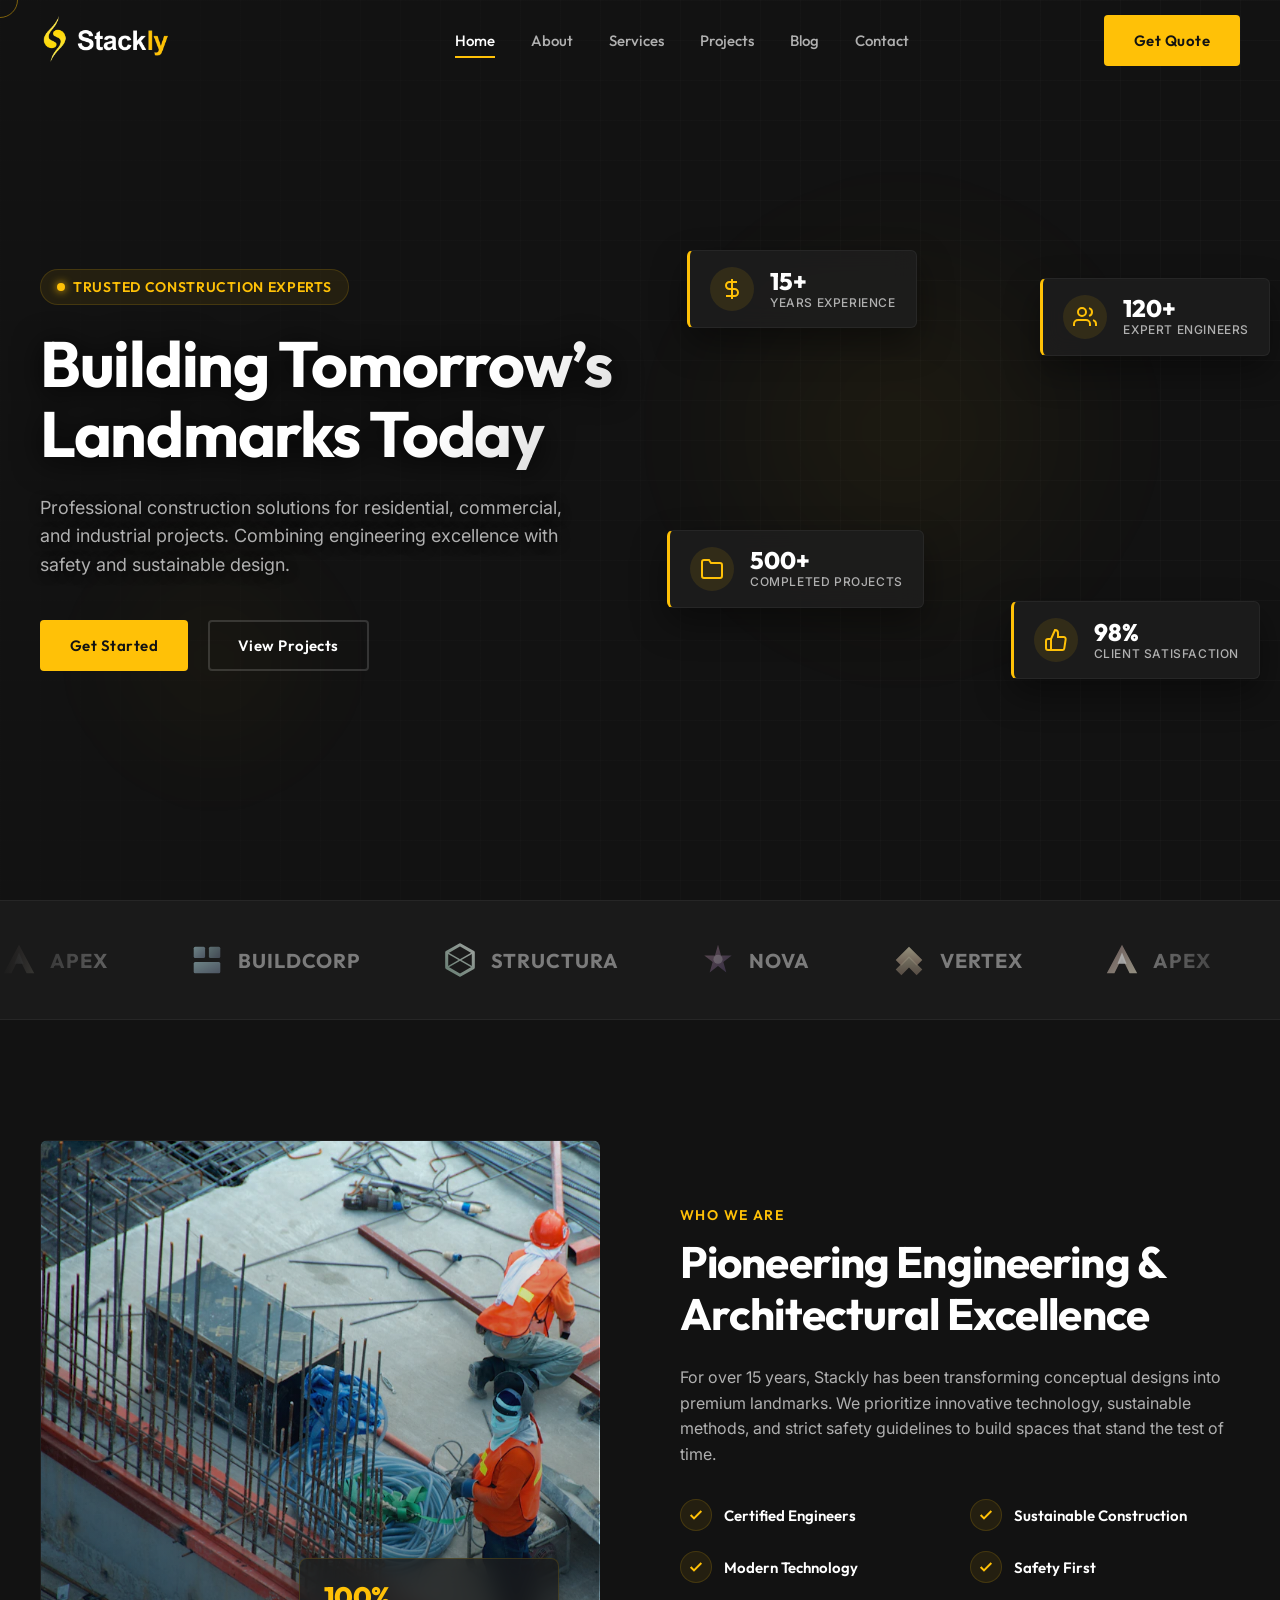
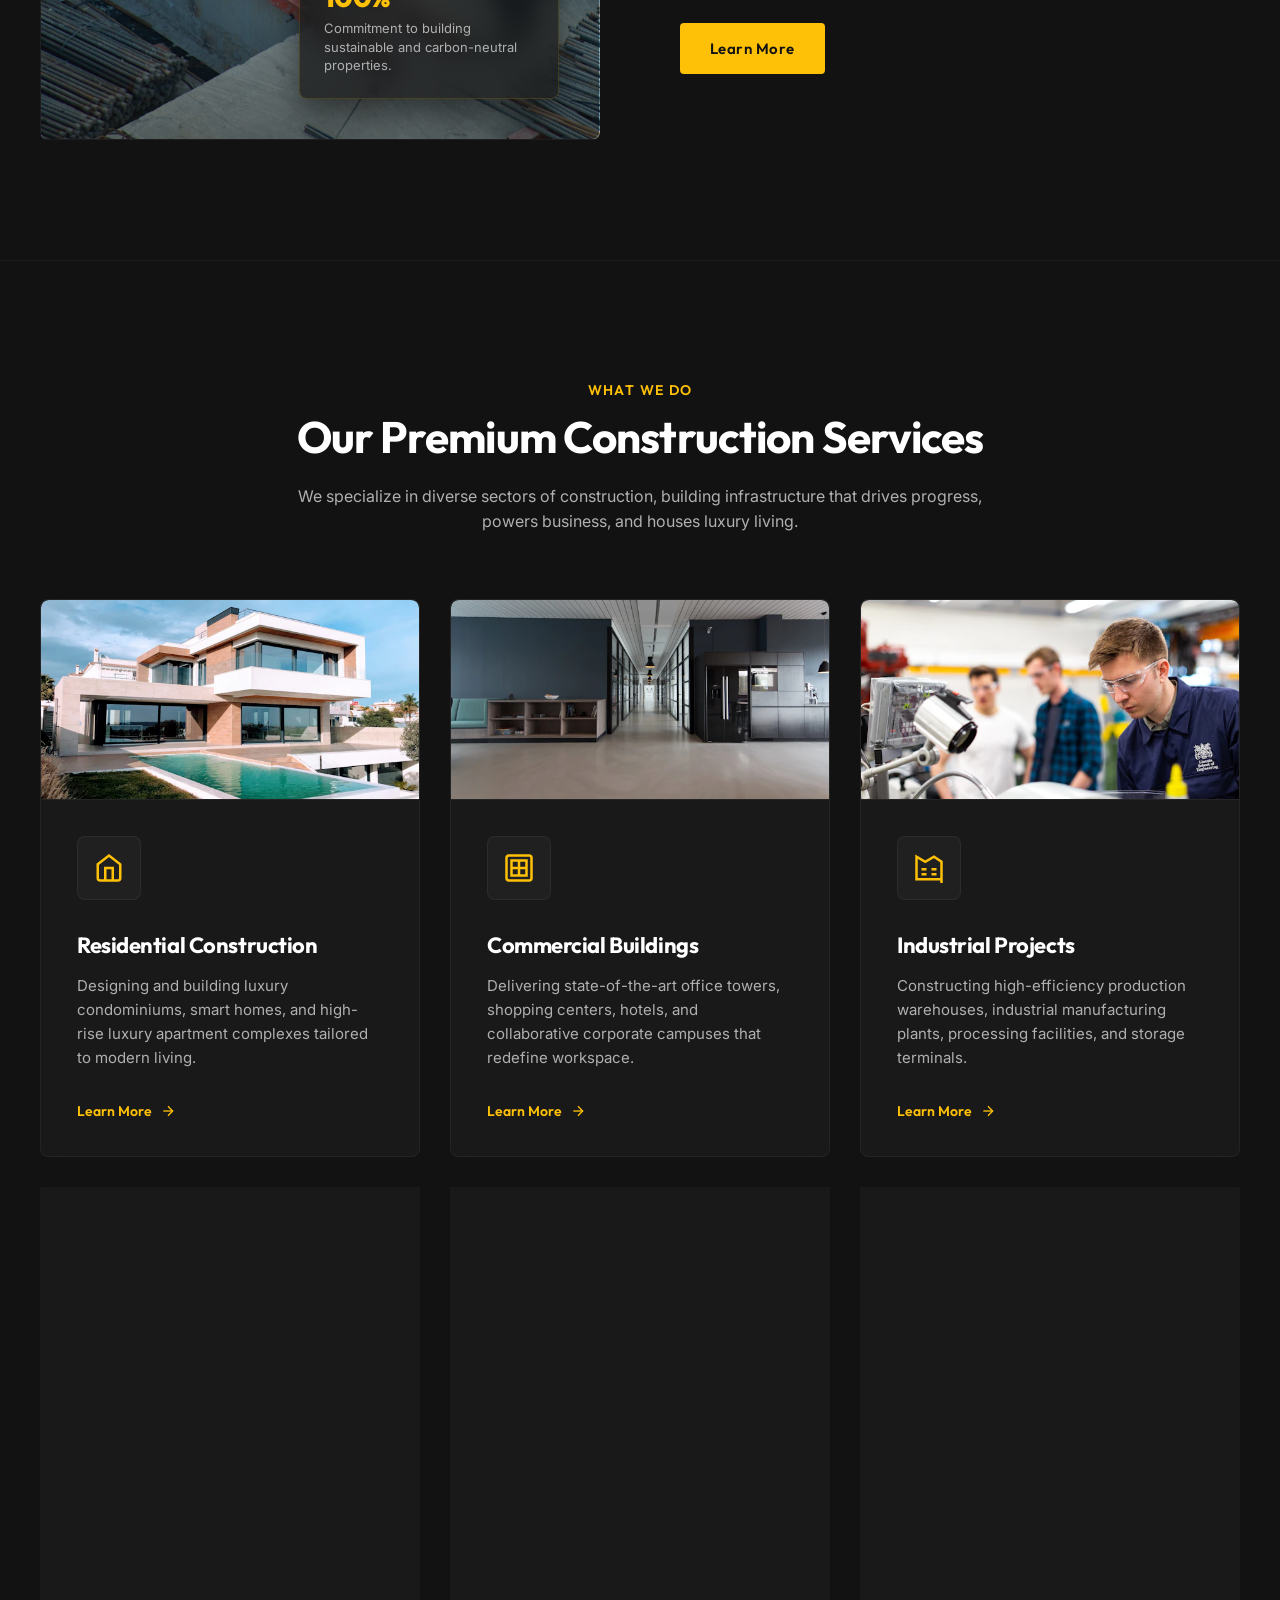
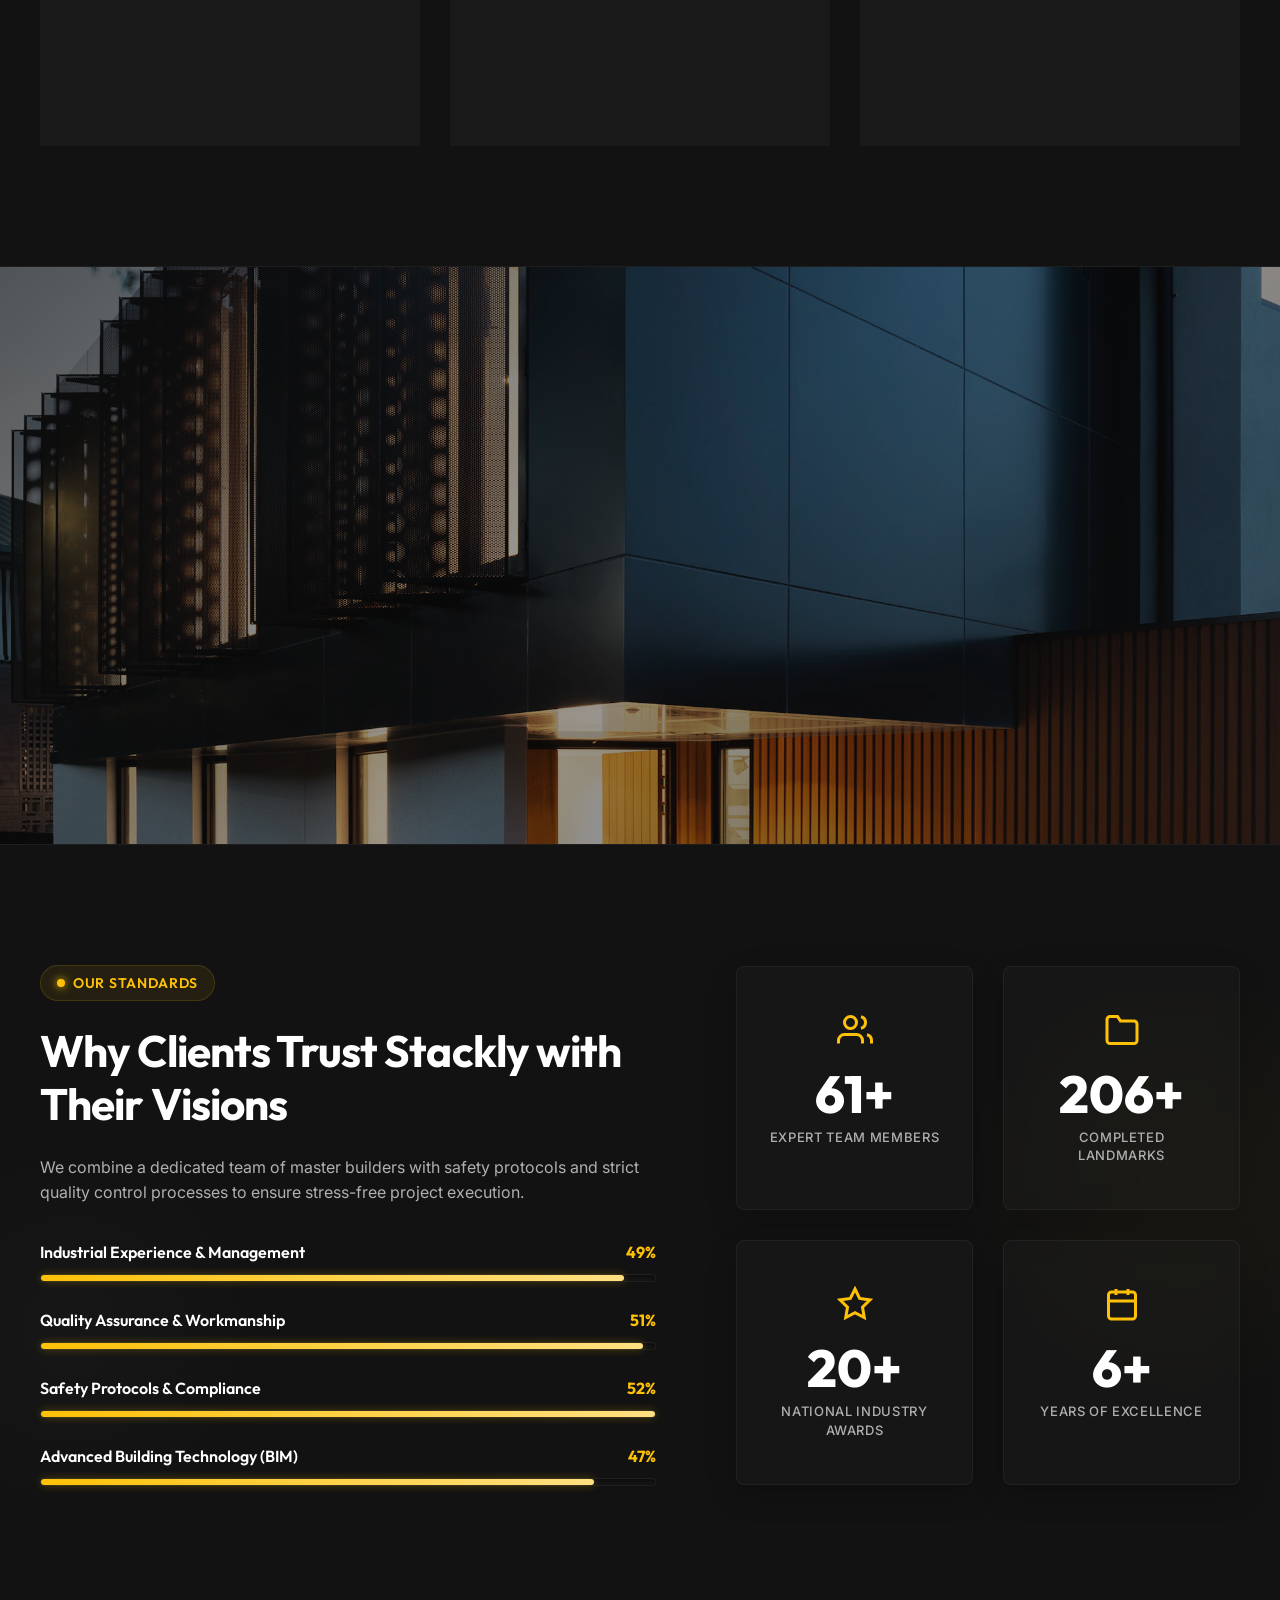
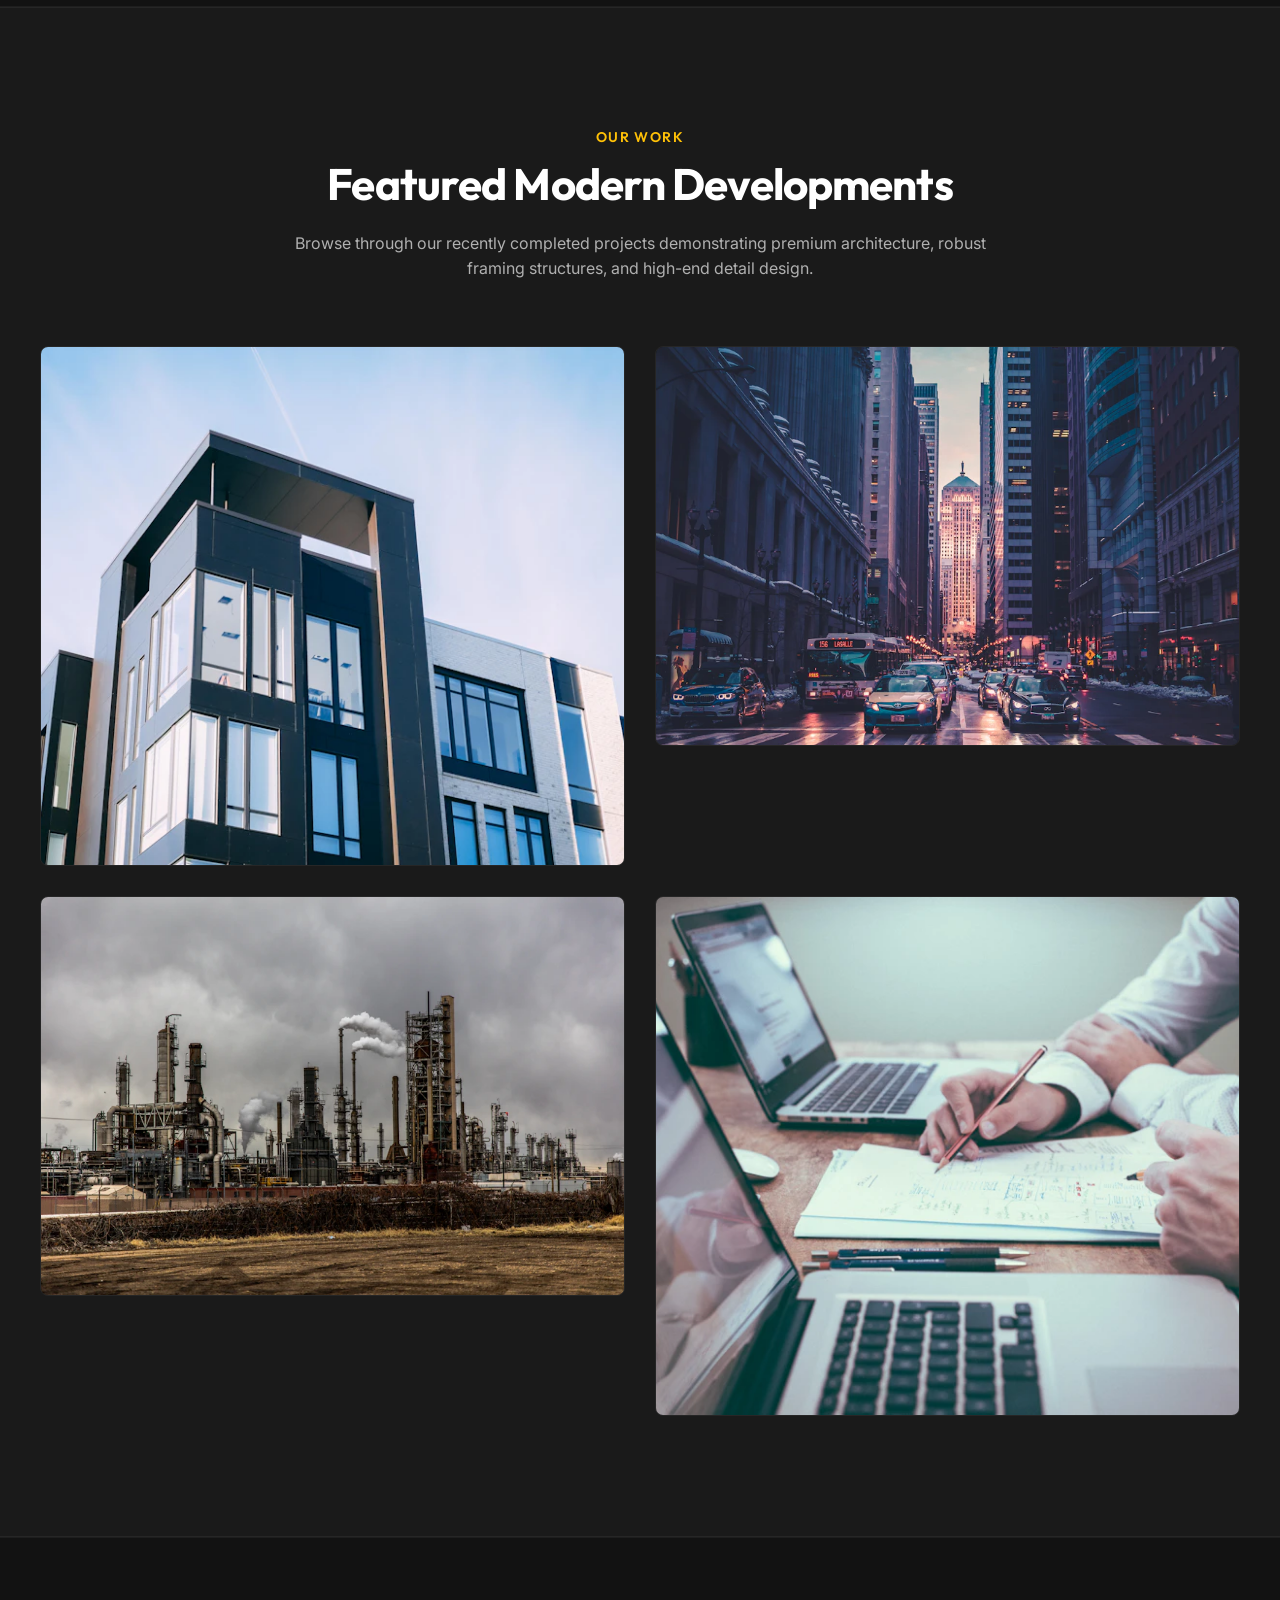
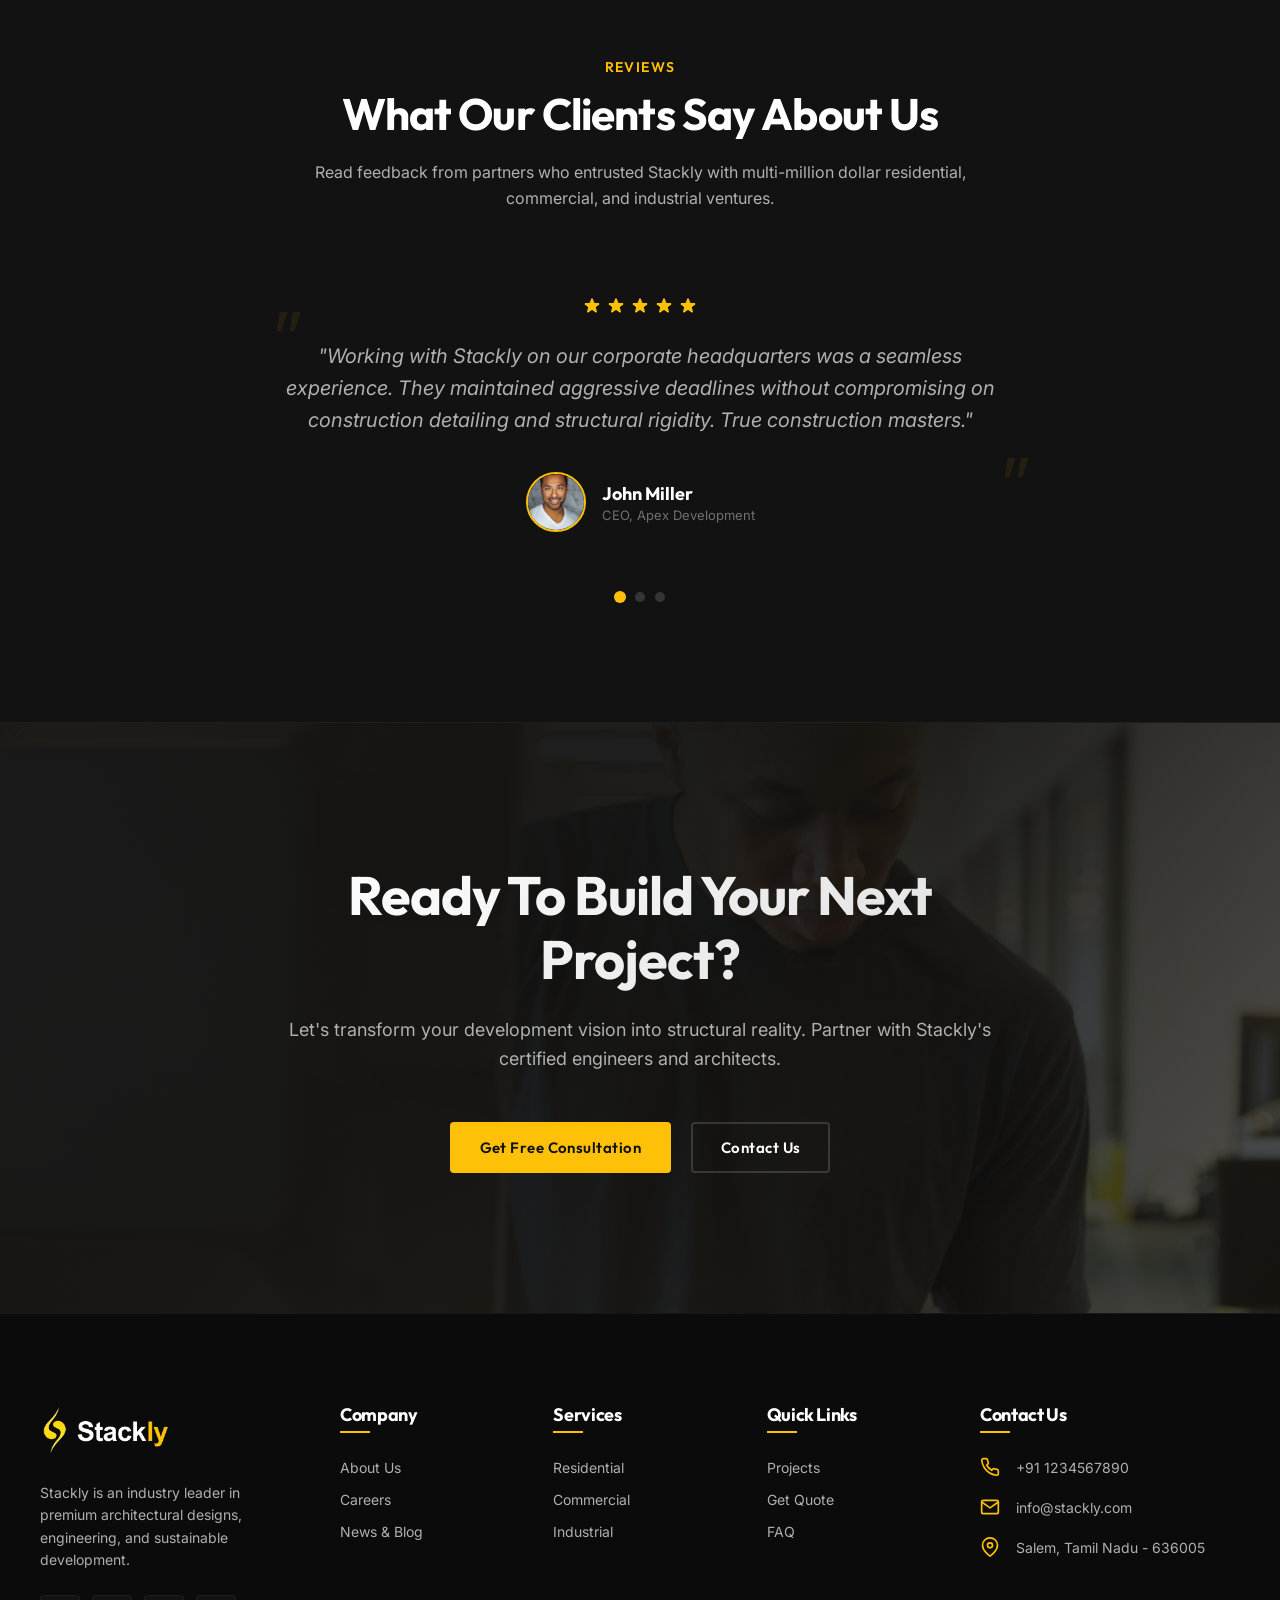
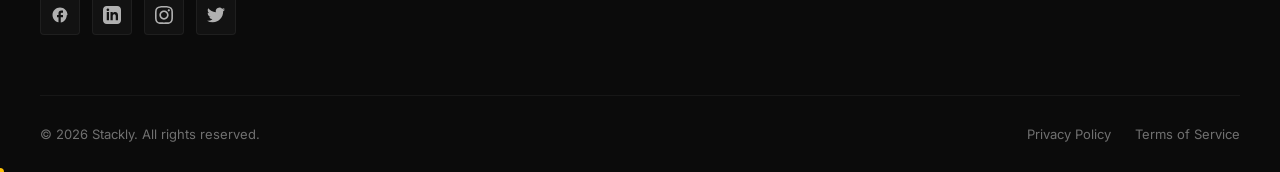
==== index.html @ 1bc94873 "First comit" ====
<!DOCTYPE html> 
<html lang="en">

<head>
  <meta charset="UTF-8">
  <meta name="viewport" content="width=device-width, initial-scale=1.0">
  <meta name="description"
    content="Stackly is a premium, modern construction company delivering world-class residential, commercial, and industrial landmarks with certified safety standards.">
  <meta name="keywords"
    content="Stackly, Construction Company, Corporate Construction, Premium Builders, Architecture, Project Management">
  <meta name="author" content="Stackly">

  <!-- Open Graph Meta Tags -->
  <meta property="og:title" content="Stackly | Building Tomorrow's Landmarks Today">
  <meta property="og:description"
    content="Premium corporate construction solutions for residential, commercial, and industrial projects.">
  <meta property="og:type" content="website">
  <meta property="og:image"
    content="assets/og-image.webp">

  <title>Stackly | Building Tomorrow's Landmarks Today</title>

  <!-- Preconnect to Google Fonts -->
  <link rel="preconnect" href="https://fonts.googleapis.com">
  <link rel="preconnect" href="https://fonts.gstatic.com" crossorigin>

  <!-- Main Stylesheet -->
  <link rel="stylesheet" href="style.css">
</head>

<body>

  <!-- ====================================
       LOADER SCREEN
       ==================================== -->
  <div class="loader-wrapper" id="loader">
    <div class="loader-container">
      <div class="loader-ring" aria-hidden="true"></div>
      <div class="loader-glow" aria-hidden="true"></div>
      <!-- Modern Flame S Logo for Loader -->
      <svg class="loader-logo" viewBox="0 0 100 160" xmlns="http://www.w3.org/2000/svg">
        <defs>
          <linearGradient id="loader-yellow" x1="0" y1="0" x2="0" y2="1">
            <stop offset="0%" stop-color="#FFF066" />
            <stop offset="100%" stop-color="#FFD600" />
          </linearGradient>
        </defs>
        <g fill="url(#loader-yellow)">
          <path
            d="M 64,2 C 60,15 48,32 32,48 C 14,66 6,84 20,102 C 30,115 56,114 56,98 C 56,90 44,88 35,82 C 26,76 30,62 38,52 C 46,42 62,25 64,2 Z" />
          <path
            d="M 64,2 C 60,15 48,32 32,48 C 14,66 6,84 20,102 C 30,115 56,114 56,98 C 56,90 44,88 35,82 C 26,76 30,62 38,52 C 46,42 62,25 64,2 Z"
            transform="rotate(180, 50, 80)" />
        </g>
      </svg>
    </div>
  </div>

  <!-- ====================================
       STICKY HEADER / NAVBAR
       ==================================== -->
  <header class="header" id="header" role="banner">
    <div class="container nav-container">
      <!-- Logo -->
      <a href="#home" class="logo" aria-label="Stackly Homepage">
        <img src="assets/stackly-logo.webp" alt="Stackly" class="logo-img" width="220" height="54">
      </a>

      <!-- Center Menu -->
      <nav class="nav-menu" role="navigation" aria-label="Main Navigation">
        <a href="#home" class="nav-link active">Home</a>
        <a href="about.html" class="nav-link">About</a>
        <a href="services.html" class="nav-link">Services</a>
        <a href="projects.html" class="nav-link">Projects</a>
        <a href="blog.html" class="nav-link">Blog</a>
        <a href="contact.html" class="nav-link">Contact</a>
      </nav>

      <!-- Right Action Button -->
      <div class="nav-actions">
        <a href="404.html" class="btn btn-primary" id="quote-btn">Get Quote</a>
        <!-- Mobile Toggle Button -->
        <button class="nav-toggle" id="menu-toggle" aria-expanded="false" aria-controls="mobile-menu"
          aria-label="Toggle navigation menu">
          <span></span>
          <span></span>
          <span></span>
        </button>
      </div>
    </div>
  </header>

  <!-- Mobile Menu Overlay -->
  <div class="nav-overlay" id="mobile-menu" aria-hidden="true" role="dialog">
    <a href="#home" class="nav-link">Home</a>
    <a href="about.html" class="nav-link">About</a>
    <a href="services.html" class="nav-link">Services</a>
    <a href="projects.html" class="nav-link">Projects</a>
    <a href="blog.html" class="nav-link">Blog</a>
    <a href="contact.html" class="nav-link">Contact</a>
    <a href="404.html" class="btn btn-primary">Get Quote</a>
  </div>

  <!-- ====================================
       HERO SECTION
       ==================================== -->
  <section class="hero" id="home">
    <!-- Animated background slideshow (5 WebP images of Luxury Buildings & Houses) -->
    <div class="hero-slideshow" aria-hidden="true">
      <div class="hero-slide"
        style="background-image: url('assets/hero-slide-1.webp');">
      </div>
      <div class="hero-slide"
        style="background-image: url('assets/hero-slide-2.webp');">
      </div>
      <div class="hero-slide"
        style="background-image: url('assets/hero-slide-3.webp');">
      </div>
      <div class="hero-slide"
        style="background-image: url('assets/hero-slide-4.webp');">
      </div>
      <div class="hero-slide"
        style="background-image: url('assets/hero-slide-5.webp');">
      </div>
    </div>
    <div class="hero-overlay" aria-hidden="true"></div>
    <div class="hero-glow-1" aria-hidden="true"></div>
    <div class="hero-glow-2" aria-hidden="true"></div>
    <div class="container">
      <!-- Left Content -->
      <div class="hero-content reveal">
        <div class="badge">Trusted Construction Experts</div>
        <h1 class="hero-title">
          <span>Building Tomorrow’s</span>
          <span class="text-yellow">Landmarks Today</span>
        </h1>
        <p class="hero-desc">
          Professional construction solutions for residential, commercial, and industrial projects. Combining
          engineering excellence with safety and sustainable design.
        </p>
        <div class="hero-actions">
          <a href="404.html" class="btn btn-primary">Get Started</a>
          <a href="#projects" class="btn btn-secondary">View Projects</a>
        </div>
      </div>

      <!-- Right Visuals & Floating Cards -->
      <div class="hero-visual reveal-right">
        <!-- Floating Card 1: Experience -->
        <div class="stat-card stat-card-1">
          <div class="stat-icon">
            <svg viewBox="0 0 24 24" width="24" height="24" fill="none" stroke="currentColor" stroke-width="2">
              <path d="M12 2v20M17 5H9.5a3.5 3.5 0 0 0 0 7h5a3.5 3.5 0 0 1 0 7H6" />
            </svg>
          </div>
          <div class="stat-info">
            <div class="stat-num">15+</div>
            <div class="stat-lbl">Years Experience</div>
          </div>
        </div>

        <!-- Floating Card 2: Projects -->
        <div class="stat-card stat-card-2">
          <div class="stat-icon">
            <svg viewBox="0 0 24 24" width="24" height="24" fill="none" stroke="currentColor" stroke-width="2">
              <path d="M22 19a2 2 0 0 1-2 2H4a2 2 0 0 1-2-2V5a2 2 0 0 1 2-2h5l2 3h9a2 2 0 0 1 2 2z" />
            </svg>
          </div>
          <div class="stat-info">
            <div class="stat-num">500+</div>
            <div class="stat-lbl">Completed Projects</div>
          </div>
        </div>

        <!-- Floating Card 3: Engineers -->
        <div class="stat-card stat-card-3">
          <div class="stat-icon">
            <svg viewBox="0 0 24 24" width="24" height="24" fill="none" stroke="currentColor" stroke-width="2">
              <path d="M17 21v-2a4 4 0 0 0-4-4H5a4 4 0 0 0-4 4v2" />
              <circle cx="9" cy="7" r="4" />
              <path d="M23 21v-2a4 4 0 0 0-3-3.87" />
              <path d="M16 3.13a4 4 0 0 1 0 7.75" />
            </svg>
          </div>
          <div class="stat-info">
            <div class="stat-num">120+</div>
            <div class="stat-lbl">Expert Engineers</div>
          </div>
        </div>

        <!-- Floating Card 4: Satisfaction -->
        <div class="stat-card stat-card-4">
          <div class="stat-icon">
            <svg viewBox="0 0 24 24" width="24" height="24" fill="none" stroke="currentColor" stroke-width="2">
              <path
                d="M14 9V5a3 3 0 0 0-3-3l-4 9v11h11.28a2 2 0 0 0 2-1.7l1.38-9a2 2 0 0 0-2-2.3zM7 22H4a2 2 0 0 1-2-2v-7a2 2 0 0 1 2-2h3" />
            </svg>
          </div>
          <div class="stat-info">
            <div class="stat-num">98%</div>
            <div class="stat-lbl">Client Satisfaction</div>
          </div>
        </div>
      </div>
    </div>
  </section>

  <!-- ====================================
       TRUSTED BRANDS SECTION
       ==================================== -->
  <section class="trusted-brands" aria-label="Our Trusted Partners">
    <div class="brands-slider">
      <div class="brands-track">
        <!-- Logo 1: Apex -->
        <div class="brand-item">
          <svg class="brand-logo" viewBox="0 0 100 100" xmlns="http://www.w3.org/2000/svg">
            <defs>
              <linearGradient id="apex-grad" x1="0%" y1="0%" x2="100%" y2="100%">
                <stop offset="0%" stop-color="#FF5252" />
                <stop offset="100%" stop-color="#FFD740" />
              </linearGradient>
            </defs>
            <path d="M 50,10 L 90,85 L 70,85 L 50,45 L 30,85 L 10,85 Z" fill="url(#apex-grad)" />
            <path d="M 50,30 L 62,60 L 38,60 Z" fill="#FFFFFF" opacity="0.9" />
          </svg>
          <span class="brand-name">Apex</span>
        </div>
        <!-- Logo 2: BuildCorp -->
        <div class="brand-item">
          <svg class="brand-logo" viewBox="0 0 100 100" xmlns="http://www.w3.org/2000/svg">
            <defs>
              <linearGradient id="build-grad" x1="0%" y1="0%" x2="100%" y2="100%">
                <stop offset="0%" stop-color="#00E5FF" />
                <stop offset="100%" stop-color="#2979FF" />
              </linearGradient>
            </defs>
            <rect x="15" y="15" width="30" height="30" rx="4" fill="url(#build-grad)" />
            <rect x="55" y="15" width="30" height="30" rx="4" fill="url(#build-grad)" opacity="0.8" />
            <rect x="15" y="55" width="70" height="30" rx="4" fill="url(#build-grad)" />
          </svg>
          <span class="brand-name">BuildCorp</span>
        </div>
        <!-- Logo 3: Structura -->
        <div class="brand-item">
          <svg class="brand-logo" viewBox="0 0 100 100" xmlns="http://www.w3.org/2000/svg">
            <defs>
              <linearGradient id="struct-grad" x1="0%" y1="100%" x2="100%" y2="0%">
                <stop offset="0%" stop-color="#00E676" />
                <stop offset="100%" stop-color="#B9F6CA" />
              </linearGradient>
            </defs>
            <polygon points="50,10 85,30 85,70 50,90 15,70 15,30" fill="none" stroke="url(#struct-grad)" stroke-width="8" stroke-linejoin="round" />
            <line x1="50" y1="10" x2="50" y2="90" stroke="url(#struct-grad)" stroke-width="4" />
            <line x1="15" y1="30" x2="85" y2="70" stroke="url(#struct-grad)" stroke-width="4" />
            <line x1="15" y1="70" x2="85" y2="30" stroke="url(#struct-grad)" stroke-width="4" />
          </svg>
          <span class="brand-name">Structura</span>
        </div>
        <!-- Logo 4: Nova -->
        <div class="brand-item">
          <svg class="brand-logo" viewBox="0 0 100 100" xmlns="http://www.w3.org/2000/svg">
            <defs>
              <linearGradient id="nova-grad" x1="0%" y1="0%" x2="100%" y2="100%">
                <stop offset="0%" stop-color="#FF4081" />
                <stop offset="100%" stop-color="#651FFF" />
              </linearGradient>
            </defs>
            <path d="M 50,10 L 58,38 L 86,38 L 64,55 L 72,83 L 50,66 L 28,83 L 36,55 L 14,38 L 42,38 Z" fill="url(#nova-grad)" />
            <circle cx="50" cy="48" r="12" fill="#FFFFFF" opacity="0.3" />
          </svg>
          <span class="brand-name">Nova</span>
        </div>
        <!-- Logo 5: Vertex -->
        <div class="brand-item">
          <svg class="brand-logo" viewBox="0 0 100 100" xmlns="http://www.w3.org/2000/svg">
            <defs>
              <linearGradient id="vertex-grad" x1="0%" y1="0%" x2="0%" y2="100%">
                <stop offset="0%" stop-color="#FFD600" />
                <stop offset="100%" stop-color="#FF6D00" />
              </linearGradient>
            </defs>
            <path d="M 50,15 L 85,50 L 70,65 L 50,45 L 30,65 L 15,50 Z" fill="url(#vertex-grad)" />
            <path d="M 50,40 L 85,75 L 70,90 L 50,70 L 30,90 L 15,75 Z" fill="url(#vertex-grad)" opacity="0.75" />
          </svg>
          <span class="brand-name">Vertex</span>
        </div>

        <!-- Duplicate Set for Continuous Sliding Marquee -->
        <!-- Logo 1: Apex -->
        <div class="brand-item">
          <svg class="brand-logo" viewBox="0 0 100 100" xmlns="http://www.w3.org/2000/svg">
            <defs>
              <linearGradient id="apex-grad-dup" x1="0%" y1="0%" x2="100%" y2="100%">
                <stop offset="0%" stop-color="#FF5252" />
                <stop offset="100%" stop-color="#FFD740" />
              </linearGradient>
            </defs>
            <path d="M 50,10 L 90,85 L 70,85 L 50,45 L 30,85 L 10,85 Z" fill="url(#apex-grad-dup)" />
            <path d="M 50,30 L 62,60 L 38,60 Z" fill="#FFFFFF" opacity="0.9" />
          </svg>
          <span class="brand-name">Apex</span>
        </div>
        <!-- Logo 2: BuildCorp -->
        <div class="brand-item">
          <svg class="brand-logo" viewBox="0 0 100 100" xmlns="http://www.w3.org/2000/svg">
            <defs>
              <linearGradient id="build-grad-dup" x1="0%" y1="0%" x2="100%" y2="100%">
                <stop offset="0%" stop-color="#00E5FF" />
                <stop offset="100%" stop-color="#2979FF" />
              </linearGradient>
            </defs>
            <rect x="15" y="15" width="30" height="30" rx="4" fill="url(#build-grad-dup)" />
            <rect x="55" y="15" width="30" height="30" rx="4" fill="url(#build-grad-dup)" opacity="0.8" />
            <rect x="15" y="55" width="70" height="30" rx="4" fill="url(#build-grad-dup)" />
          </svg>
          <span class="brand-name">BuildCorp</span>
        </div>
        <!-- Logo 3: Structura -->
        <div class="brand-item">
          <svg class="brand-logo" viewBox="0 0 100 100" xmlns="http://www.w3.org/2000/svg">
            <defs>
              <linearGradient id="struct-grad-dup" x1="0%" y1="100%" x2="100%" y2="0%">
                <stop offset="0%" stop-color="#00E676" />
                <stop offset="100%" stop-color="#B9F6CA" />
              </linearGradient>
            </defs>
            <polygon points="50,10 85,30 85,70 50,90 15,70 15,30" fill="none" stroke="url(#struct-grad-dup)" stroke-width="8" stroke-linejoin="round" />
            <line x1="50" y1="10" x2="50" y2="90" stroke="url(#struct-grad-dup)" stroke-width="4" />
            <line x1="15" y1="30" x2="85" y2="70" stroke="url(#struct-grad-dup)" stroke-width="4" />
            <line x1="15" y1="70" x2="85" y2="30" stroke="url(#struct-grad-dup)" stroke-width="4" />
          </svg>
          <span class="brand-name">Structura</span>
        </div>
        <!-- Logo 4: Nova -->
        <div class="brand-item">
          <svg class="brand-logo" viewBox="0 0 100 100" xmlns="http://www.w3.org/2000/svg">
            <defs>
              <linearGradient id="nova-grad-dup" x1="0%" y1="0%" x2="100%" y2="100%">
                <stop offset="0%" stop-color="#FF4081" />
                <stop offset="100%" stop-color="#651FFF" />
              </linearGradient>
            </defs>
            <path d="M 50,10 L 58,38 L 86,38 L 64,55 L 72,83 L 50,66 L 28,83 L 36,55 L 14,38 L 42,38 Z" fill="url(#nova-grad-dup)" />
            <circle cx="50" cy="48" r="12" fill="#FFFFFF" opacity="0.3" />
          </svg>
          <span class="brand-name">Nova</span>
        </div>
        <!-- Logo 5: Vertex -->
        <div class="brand-item">
          <svg class="brand-logo" viewBox="0 0 100 100" xmlns="http://www.w3.org/2000/svg">
            <defs>
              <linearGradient id="vertex-grad-dup" x1="0%" y1="0%" x2="0%" y2="100%">
                <stop offset="0%" stop-color="#FFD600" />
                <stop offset="100%" stop-color="#FF6D00" />
              </linearGradient>
            </defs>
            <path d="M 50,15 L 85,50 L 70,65 L 50,45 L 30,65 L 15,50 Z" fill="url(#vertex-grad-dup)" />
            <path d="M 50,40 L 85,75 L 70,90 L 50,70 L 30,90 L 15,75 Z" fill="url(#vertex-grad-dup)" opacity="0.75" />
          </svg>
          <span class="brand-name">Vertex</span>
        </div>
      </div>
    </div>
  </section>

  <!-- ====================================
       ABOUT PREVIEW SECTION
       ==================================== -->
  <section class="about-preview section-padding" id="about">
    <div class="container">
      <!-- Left column: Visuals -->
      <div class="about-visual reveal-left">
        <div class="about-visual-overlay"></div>

        <!-- Floating badge -->
        <div class="about-badge-floating">
          <h4>100%</h4>
          <p>Commitment to building sustainable and carbon-neutral properties.</p>
        </div>
      </div>

      <!-- Right column: Text details -->
      <div class="about-content reveal-right">
        <span class="section-subtitle">Who We Are</span>
        <h2 class="about-title">Pioneering Engineering & Architectural Excellence</h2>
        <p class="about-desc">
          For over 15 years, Stackly has been transforming conceptual designs into premium landmarks. We prioritize
          innovative technology, sustainable methods, and strict safety guidelines to build spaces that stand the test
          of time.
        </p>

        <!-- Feature checkboxes list -->
        <div class="about-features">
          <div class="about-feature-item">
            <div class="feature-icon-wrapper" aria-hidden="true">
              <svg viewBox="0 0 24 24" width="16" height="16" fill="none" stroke="currentColor" stroke-width="3">
                <polyline points="20 6 9 17 4 12" />
              </svg>
            </div>
            <span>Certified Engineers</span>
          </div>

          <div class="about-feature-item">
            <div class="feature-icon-wrapper" aria-hidden="true">
              <svg viewBox="0 0 24 24" width="16" height="16" fill="none" stroke="currentColor" stroke-width="3">
                <polyline points="20 6 9 17 4 12" />
              </svg>
            </div>
            <span>Sustainable Construction</span>
          </div>

          <div class="about-feature-item">
            <div class="feature-icon-wrapper" aria-hidden="true">
              <svg viewBox="0 0 24 24" width="16" height="16" fill="none" stroke="currentColor" stroke-width="3">
                <polyline points="20 6 9 17 4 12" />
              </svg>
            </div>
            <span>Modern Technology</span>
          </div>

          <div class="about-feature-item">
            <div class="feature-icon-wrapper" aria-hidden="true">
              <svg viewBox="0 0 24 24" width="16" height="16" fill="none" stroke="currentColor" stroke-width="3">
                <polyline points="20 6 9 17 4 12" />
              </svg>
            </div>
            <span>Safety First</span>
          </div>
        </div>

        <a href="about.html" class="btn btn-primary">Learn More</a>
      </div>
    </div>
  </section>

  <!-- ====================================
       SERVICES SECTION
       ==================================== -->
  <section class="services section-padding" id="services">
    <div class="container">
      <div class="section-header text-center reveal">
        <span class="section-subtitle">What We Do</span>
        <h2 class="section-title">Our Premium Construction Services</h2>
        <p class="section-desc">
          We specialize in diverse sectors of construction, building infrastructure that drives progress, powers
          business, and houses luxury living.
        </p>
      </div>

      <!-- Services Grid (6 cards) -->
      <div class="services-grid">
        <!-- Service 1: Residential Construction -->
        <div class="service-card reveal">
          <div class="service-card-img-wrapper">
            <img class="service-card-img"
              src="assets/service-residential.webp"
              alt="Premium modern residential villa exterior structural design" loading="lazy">
          </div>
          <div class="service-card-content">
            <div class="service-icon" aria-hidden="true">
              <svg viewBox="0 0 24 24" fill="none" stroke="currentColor" stroke-width="2">
                <path d="M3 9l9-7 9 7v11a2 2 0 0 1-2 2H5a2 2 0 0 1-2-2z" />
                <polyline points="9 22 9 12 15 12 15 22" />
              </svg>
            </div>
            <h3>Residential Construction</h3>
            <p>Designing and building luxury condominiums, smart homes, and high-rise luxury apartment complexes
              tailored to modern living.</p>
            <a href="services.html" class="btn-link">Learn More <svg fill="none" stroke="currentColor" stroke-width="2"
                viewBox="0 0 24 24">
                <line x1="5" y1="12" x2="19" y2="12" />
                <polyline points="12 5 19 12 12 19" />
              </svg></a>
          </div>
        </div>

        <!-- Service 2: Commercial Buildings -->
        <div class="service-card reveal delay-100">
          <div class="service-card-img-wrapper">
            <img class="service-card-img"
              src="assets/service-commercial.webp"
              alt="Modern corporate skyscraper building towers" loading="lazy">
          </div>
          <div class="service-card-content">
            <div class="service-icon" aria-hidden="true">
              <svg viewBox="0 0 24 24" fill="none" stroke="currentColor" stroke-width="2">
                <rect x="2" y="2" width="20" height="20" rx="2" ry="2" />
                <rect x="6" y="6" width="12" height="12" />
                <line x1="6" y1="12" x2="18" y2="12" />
                <line x1="12" y1="6" x2="12" y2="18" />
              </svg>
            </div>
            <h3>Commercial Buildings</h3>
            <p>Delivering state-of-the-art office towers, shopping centers, hotels, and collaborative corporate campuses
              that redefine workspace.</p>
            <a href="services.html" class="btn-link">Learn More <svg fill="none" stroke="currentColor" stroke-width="2"
                viewBox="0 0 24 24">
                <line x1="5" y1="12" x2="19" y2="12" />
                <polyline points="12 5 19 12 12 19" />
              </svg></a>
          </div>
        </div>

        <!-- Service 3: Industrial Projects -->
        <div class="service-card reveal delay-200">
          <div class="service-card-img-wrapper">
            <img class="service-card-img"
              src="assets/service-industrial.webp"
              alt="Industrial factory processing columns and piping" loading="lazy">
          </div>
          <div class="service-card-content">
            <div class="service-icon" aria-hidden="true">
              <svg viewBox="0 0 24 24" fill="none" stroke="currentColor" stroke-width="2">
                <path d="M22 21H2V3l7 4 7-4 6 4v18z" />
                <path d="M14 17h4" />
                <path d="M14 13h4" />
                <path d="M6 17h4" />
                <path d="M6 13h4" />
              </svg>
            </div>
            <h3>Industrial Projects</h3>
            <p>Constructing high-efficiency production warehouses, industrial manufacturing plants, processing
              facilities, and storage terminals.</p>
            <a href="services.html" class="btn-link">Learn More <svg fill="none" stroke="currentColor" stroke-width="2"
                viewBox="0 0 24 24">
                <line x1="5" y1="12" x2="19" y2="12" />
                <polyline points="12 5 19 12 12 19" />
              </svg></a>
          </div>
        </div>

        <!-- Service 4: Architecture Design -->
        <div class="service-card reveal">
          <div class="service-card-img-wrapper">
            <img class="service-card-img"
              src="assets/service-renovation.webp"
              alt="Architectural design drawings and blueprints layout" loading="lazy">
          </div>
          <div class="service-card-content">
            <div class="service-icon" aria-hidden="true">
              <svg viewBox="0 0 24 24" fill="none" stroke="currentColor" stroke-width="2">
                <polygon points="12 2 2 22 22 22" />
                <circle cx="12" cy="13" r="3" />
              </svg>
            </div>
            <h3>Architecture Design</h3>
            <p>Creating visionary blueprints and blueprints layout modeling that combine architectural luxury with
              resource-efficient parameters.</p>
            <a href="services.html" class="btn-link">Learn More <svg fill="none" stroke="currentColor" stroke-width="2"
                viewBox="0 0 24 24">
                <line x1="5" y1="12" x2="19" y2="12" />
                <polyline points="12 5 19 12 12 19" />
              </svg></a>
          </div>
        </div>

        <!-- Service 5: Renovation Services -->
        <div class="service-card reveal delay-100">
          <div class="service-card-img-wrapper">
            <img class="service-card-img"
              src="assets/service-project-management.webp"
              alt="Home interior structural renovation works" loading="lazy">
          </div>
          <div class="service-card-content">
            <div class="service-icon" aria-hidden="true">
              <svg viewBox="0 0 24 24" fill="none" stroke="currentColor" stroke-width="2">
                <path
                  d="M14.7 6.3a1 1 0 0 0 0 1.4l1.6 1.6a1 1 0 0 0 1.4 0l3.77-3.77a6 6 0 0 1-7.94 7.94l-6.91 6.91a2.12 2.12 0 0 1-3-3l6.91-6.91a6 6 0 0 1 7.94-7.94l-3.76 3.76z" />
              </svg>
            </div>
            <h3>Renovation Services</h3>
            <p>Revitalizing dated buildings through structural retrofitting, interior transformations, and environmental
              facade modernization upgrades.</p>
            <a href="services.html" class="btn-link">Learn More <svg fill="none" stroke="currentColor" stroke-width="2"
                viewBox="0 0 24 24">
                <line x1="5" y1="12" x2="19" y2="12" />
                <polyline points="12 5 19 12 12 19" />
              </svg></a>
          </div>
        </div>

        <!-- Service 6: Project Management -->
        <div class="service-card reveal delay-200">
          <div class="service-card-img-wrapper">
            <img class="service-card-img"
              src="assets/service-architecture.webp"
              alt="Site engineering project manager organizing construction tasks" loading="lazy">
          </div>
          <div class="service-card-content">
            <div class="service-icon" aria-hidden="true">
              <svg viewBox="0 0 24 24" fill="none" stroke="currentColor" stroke-width="2">
                <path d="M16 4h2a2 2 0 0 1 2 2v14a2 2 0 0 1-2 2H6a2 2 0 0 1-2-2V6a2 2 0 0 1 2-2h2" />
                <rect x="8" y="2" width="8" height="4" rx="1" ry="1" />
                <path d="M9 14h6" />
                <path d="M9 18h6" />
                <path d="M9 10h3" />
              </svg>
            </div>
            <h3>Project Management</h3>
            <p>Strict oversight of procurement, quality control, scheduling milestones, budgeting, and safety compliance
              throughout project phases.</p>
            <a href="services.html" class="btn-link">Learn More <svg fill="none" stroke="currentColor" stroke-width="2"
                viewBox="0 0 24 24">
                <line x1="5" y1="12" x2="19" y2="12" />
                <polyline points="12 5 19 12 12 19" />
              </svg></a>
          </div>
        </div>
      </div>
    </div>
  </section>

  <!-- ====================================
       WATCH OUR STORY SECTION
       ==================================== -->
       <section class="story-video" id="our-story" aria-label="Watch Our Story">
        <div class="story-video-bg" role="img"
          aria-label="Modern house surrounded by lush green lawn and garden hedges"></div>
        <div class="story-video-overlay"></div>
        <div class="container story-video-inner reveal">
          <div class="story-video-text">
            <span class="section-subtitle">Our Journey</span>
            <h2 class="story-video-title">Watch Our Story</h2>
            <p class="story-video-desc">
              Discover how <span class="story-highlight">Stackly</span> grew from a small engineering team into a
              <span class="story-highlight">trusted leader in premium construction</span> — turning bold visions into
              landmark structures across residential, commercial, and industrial sectors worldwide.
            </p>
            <ul class="story-highlights">
              <li class="story-highlight-item">
                <span class="story-highlight-icon" aria-hidden="true">
                  <svg viewBox="0 0 24 24" width="14" height="14" fill="none" stroke="currentColor" stroke-width="3">
                    <polyline points="20 6 9 17 4 12" />
                  </svg>
                </span>
                <span><strong class="story-highlight">15+ Years</strong> of engineering &amp; architectural excellence</span>
              </li>
              <li class="story-highlight-item">
                <span class="story-highlight-icon" aria-hidden="true">
                  <svg viewBox="0 0 24 24" width="14" height="14" fill="none" stroke="currentColor" stroke-width="3">
                    <polyline points="20 6 9 17 4 12" />
                  </svg>
                </span>
                <span><strong class="story-highlight">LEED Certified</strong> sustainable &amp; green building practices</span>
              </li>
              <li class="story-highlight-item">
                <span class="story-highlight-icon" aria-hidden="true">
                  <svg viewBox="0 0 24 24" width="14" height="14" fill="none" stroke="currentColor" stroke-width="3">
                    <polyline points="20 6 9 17 4 12" />
                  </svg>
                </span>
                <span><strong class="story-highlight">Safety First</strong> with zero-compromise site standards</span>
              </li>
            </ul>
          </div>
          <div class="story-video-action">
            <a href="404.html" class="story-play-btn" aria-label="Play Our Story video">
              <span class="story-play-pulse story-play-pulse-1" aria-hidden="true"></span>
              <span class="story-play-pulse story-play-pulse-2" aria-hidden="true"></span>
              <span class="story-play-icon" aria-hidden="true">
                <svg viewBox="0 0 24 24" fill="currentColor">
                  <path d="M8 5v14l11-7z" />
                </svg>
              </span>
            </a>
            <span class="story-play-label">Our Story</span>
          </div>
        </div>
      </section>

  <!-- ====================================
       WHY CHOOSE US SECTION
       ==================================== -->
  <section class="why-choose-us section-padding" id="why-choose-us">
    <div class="container">
      <!-- Left side: Text and skills/progress bars -->
      <div class="why-info reveal-left">
        <span class="badge">Our Standards</span>
        <h2>Why Clients Trust Stackly with Their Visions</h2>
        <p class="lead">
          We combine a dedicated team of master builders with safety protocols and strict quality control processes to
          ensure stress-free project execution.
        </p>

        <!-- Progress Bars -->
        <div class="skills-wrapper">
          <!-- Item 1: Experience -->
          <div class="skill-item">
            <div class="skill-header">
              <span class="skill-title">Industrial Experience & Management</span>
              <span class="skill-percentage" data-target="95">0%</span>
            </div>
            <div class="progress-bar-bg" aria-hidden="true">
              <div class="progress-bar" data-width="95%"></div>
            </div>
          </div>

          <!-- Item 2: Quality Assurance -->
          <div class="skill-item">
            <div class="skill-header">
              <span class="skill-title">Quality Assurance & Workmanship</span>
              <span class="skill-percentage" data-target="98">0%</span>
            </div>
            <div class="progress-bar-bg" aria-hidden="true">
              <div class="progress-bar" data-width="98%"></div>
            </div>
          </div>

          <!-- Item 3: Safety Standards -->
          <div class="skill-item">
            <div class="skill-header">
              <span class="skill-title">Safety Protocols & Compliance</span>
              <span class="skill-percentage" data-target="100">0%</span>
            </div>
            <div class="progress-bar-bg" aria-hidden="true">
              <div class="progress-bar" data-width="100%"></div>
            </div>
          </div>

          <!-- Item 4: Advanced Technology -->
          <div class="skill-item">
            <div class="skill-header">
              <span class="skill-title">Advanced Building Technology (BIM)</span>
              <span class="skill-percentage" data-target="90">0%</span>
            </div>
            <div class="progress-bar-bg" aria-hidden="true">
              <div class="progress-bar" data-width="90%"></div>
            </div>
          </div>
        </div>
      </div>

      <!-- Right side: Counters block -->
      <div class="why-counters reveal-right">
        <!-- Counter 1: Expert Team -->
        <div class="counter-card">
          <div class="counter-icon" aria-hidden="true">
            <svg viewBox="0 0 24 24" fill="none" stroke="currentColor" stroke-width="2">
              <path d="M17 21v-2a4 4 0 0 0-4-4H5a4 4 0 0 0-4 4v2" />
              <circle cx="9" cy="7" r="4" />
              <path d="M23 21v-2a4 4 0 0 0-3-3.87" />
              <path d="M16 3.13a4 4 0 0 1 0 7.75" />
            </svg>
          </div>
          <div class="counter-number" data-target="150">0</div>
          <div class="counter-label">Expert Team Members</div>
        </div>

        <!-- Counter 2: Completed Projects -->
        <div class="counter-card">
          <div class="counter-icon" aria-hidden="true">
            <svg viewBox="0 0 24 24" fill="none" stroke="currentColor" stroke-width="2">
              <path d="M22 19a2 2 0 0 1-2 2H4a2 2 0 0 1-2-2V5a2 2 0 0 1 2-2h5l2 3h9a2 2 0 0 1 2 2z" />
            </svg>
          </div>
          <div class="counter-number" data-target="500">0</div>
          <div class="counter-label">Completed Landmarks</div>
        </div>

        <!-- Counter 3: Awards Won -->
        <div class="counter-card">
          <div class="counter-icon" aria-hidden="true">
            <svg viewBox="0 0 24 24" fill="none" stroke="currentColor" stroke-width="2">
              <polygon
                points="12 2 15.09 8.26 22 9.27 17 14.14 18.18 21.02 12 17.77 5.82 21.02 7 14.14 2 9.27 8.91 8.26 12 2" />
            </svg>
          </div>
          <div class="counter-number" data-target="50">0</div>
          <div class="counter-label">National Industry Awards</div>
        </div>

        <!-- Counter 4: Years Experience -->
        <div class="counter-card">
          <div class="counter-icon" aria-hidden="true">
            <svg viewBox="0 0 24 24" fill="none" stroke="currentColor" stroke-width="2">
              <rect x="3" y="4" width="18" height="18" rx="2" ry="2" />
              <line x1="16" y1="2" x2="16" y2="6" />
              <line x1="8" y1="2" x2="8" y2="6" />
              <line x1="3" y1="10" x2="21" y2="10" />
            </svg>
          </div>
          <div class="counter-number" data-target="15">0</div>
          <div class="counter-label">Years of Excellence</div>
        </div>
      </div>
    </div>
  </section>

  <!-- ====================================
       FEATURED PROJECTS SECTION
       ==================================== -->
  <section class="projects section-padding" id="projects">
    <div class="container">
      <div class="section-header text-center reveal">
        <span class="section-subtitle">Our Work</span>
        <h2 class="section-title">Featured Modern Developments</h2>
        <p class="section-desc">
          Browse through our recently completed projects demonstrating premium architecture, robust framing structures,
          and high-end detail design.
        </p>
      </div>

      <!-- Projects Masonry-like Grid -->
      <div class="projects-grid">
        <!-- Project 1: Tall -->
        <div class="project-item tall reveal">
          <img class="project-img"
            src="assets/project-1.webp"
            alt="Beautiful modern premium glass residential towers reflecting blue clouds" loading="lazy">
          <div class="project-overlay">
            <div class="project-meta">
              <span class="project-tag">Residential</span>
              <h3 class="project-title">The Horizon Residence Towers</h3>
              <a href="projects.html" class="project-link">View Details <svg fill="none" stroke="currentColor"
                  stroke-width="2" viewBox="0 0 24 24">
                  <line x1="5" y1="12" x2="19" y2="12" />
                  <polyline points="12 5 19 12 12 19" />
                </svg></a>
            </div>
          </div>
        </div>

        <!-- Project 2 -->
        <div class="project-item reveal">
          <img class="project-img"
            src="assets/project-2.webp"
            alt="Commercial Shopping Mall complex exterior illuminated with warm lights at night" loading="lazy">
          <div class="project-overlay">
            <div class="project-meta">
              <span class="project-tag">Commercial</span>
              <h3 class="project-title">Omnia Retail Complex & Plaza</h3>
              <a href="projects.html" class="project-link">View Details <svg fill="none" stroke="currentColor"
                  stroke-width="2" viewBox="0 0 24 24">
                  <line x1="5" y1="12" x2="19" y2="12" />
                  <polyline points="12 5 19 12 12 19" />
                </svg></a>
            </div>
          </div>
        </div>

        <!-- Project 3 -->
        <div class="project-item reveal">
          <img class="project-img"
            src="assets/project-3.webp"
            alt="Heavy duty mechanical equipment inside structural industrial processing plant" loading="lazy">
          <div class="project-overlay">
            <div class="project-meta">
              <span class="project-tag">Industrial</span>
              <h3 class="project-title">Apex Bio-Chemical Plant</h3>
              <a href="projects.html" class="project-link">View Details <svg fill="none" stroke="currentColor"
                  stroke-width="2" viewBox="0 0 24 24">
                  <line x1="5" y1="12" x2="19" y2="12" />
                  <polyline points="12 5 19 12 12 19" />
                </svg></a>
            </div>
          </div>
        </div>

        <!-- Project 4: Tall -->
        <div class="project-item tall reveal">
          <img class="project-img"
            src="assets/project-4.webp"
            alt="Modern commercial smart office glass tower corporate business district skyscraper" loading="lazy">
          <div class="project-overlay">
            <div class="project-meta">
              <span class="project-tag">Commercial</span>
              <h3 class="project-title">Metropolis Smart Office Hub</h3>
              <a href="projects.html" class="project-link">View Details <svg fill="none" stroke="currentColor"
                  stroke-width="2" viewBox="0 0 24 24">
                  <line x1="5" y1="12" x2="19" y2="12" />
                  <polyline points="12 5 19 12 12 19" />
                </svg></a>
            </div>
          </div>
        </div>
      </div>
    </div>
  </section>

  <!-- ====================================
       TESTIMONIALS SECTION
       ==================================== -->
  <section class="testimonials section-padding" aria-label="Client Testimonials">
    <div class="container">
      <div class="section-header text-center reveal">
        <span class="section-subtitle">Reviews</span>
        <h2 class="section-title">What Our Clients Say About Us</h2>
        <p class="section-desc">
          Read feedback from partners who entrusted Stackly with multi-million dollar residential, commercial, and
          industrial ventures.
        </p>
      </div>

      <!-- Testimonials Carousel Slider -->
      <div class="testimonials-carousel" id="testimonials-carousel">
        <div class="testimonials-track-container">
          <div class="testimonials-track" id="testimonials-track">

            <!-- Slide 1 -->
            <div class="testimonial-slide">
              <div class="testimonial-rating" aria-label="5 out of 5 stars">
                <svg viewBox="0 0 20 20" fill="currentColor" class="star">
                  <path
                    d="M9.049 2.927c.3-.921 1.603-.921 1.902 0l1.07 3.292a1 1 0 00.95.69h3.462c.969 0 1.371 1.24.588 1.81l-2.8 2.034a1 1 0 00-.364 1.118l1.07 3.292c.3.921-.755 1.688-1.54 1.118l-2.8-2.034a1 1 0 00-1.175 0l-2.8 2.034c-.784.57-1.838-.197-1.539-1.118l1.07-3.292a1 1 0 00-.364-1.118L2.98 8.72c-.783-.57-.38-1.81.588-1.81h3.461a1 1 0 00.951-.69l1.07-3.292z" />
                </svg>
                <svg viewBox="0 0 20 20" fill="currentColor" class="star">
                  <path
                    d="M9.049 2.927c.3-.921 1.603-.921 1.902 0l1.07 3.292a1 1 0 00.95.69h3.462c.969 0 1.371 1.24.588 1.81l-2.8 2.034a1 1 0 00-.364 1.118l1.07 3.292c.3.921-.755 1.688-1.54 1.118l-2.8-2.034a1 1 0 00-1.175 0l-2.8 2.034c-.784.57-1.838-.197-1.539-1.118l1.07-3.292a1 1 0 00-.364-1.118L2.98 8.72c-.783-.57-.38-1.81.588-1.81h3.461a1 1 0 00.951-.69l1.07-3.292z" />
                </svg>
                <svg viewBox="0 0 20 20" fill="currentColor" class="star">
                  <path
                    d="M9.049 2.927c.3-.921 1.603-.921 1.902 0l1.07 3.292a1 1 0 00.95.69h3.462c.969 0 1.371 1.24.588 1.81l-2.8 2.034a1 1 0 00-.364 1.118l1.07 3.292c.3.921-.755 1.688-1.54 1.118l-2.8-2.034a1 1 0 00-1.175 0l-2.8 2.034c-.784.57-1.838-.197-1.539-1.118l1.07-3.292a1 1 0 00-.364-1.118L2.98 8.72c-.783-.57-.38-1.81.588-1.81h3.461a1 1 0 00.951-.69l1.07-3.292z" />
                </svg>
                <svg viewBox="0 0 20 20" fill="currentColor" class="star">
                  <path
                    d="M9.049 2.927c.3-.921 1.603-.921 1.902 0l1.07 3.292a1 1 0 00.95.69h3.462c.969 0 1.371 1.24.588 1.81l-2.8 2.034a1 1 0 00-.364 1.118l1.07 3.292c.3.921-.755 1.688-1.54 1.118l-2.8-2.034a1 1 0 00-1.175 0l-2.8 2.034c-.784.57-1.838-.197-1.539-1.118l1.07-3.292a1 1 0 00-.364-1.118L2.98 8.72c-.783-.57-.38-1.81.588-1.81h3.461a1 1 0 00.951-.69l1.07-3.292z" />
                </svg>
                <svg viewBox="0 0 20 20" fill="currentColor" class="star">
                  <path
                    d="M9.049 2.927c.3-.921 1.603-.921 1.902 0l1.07 3.292a1 1 0 00.95.69h3.462c.969 0 1.371 1.24.588 1.81l-2.8 2.034a1 1 0 00-.364 1.118l1.07 3.292c.3.921-.755 1.688-1.54 1.118l-2.8-2.034a1 1 0 00-1.175 0l-2.8 2.034c-.784.57-1.838-.197-1.539-1.118l1.07-3.292a1 1 0 00-.364-1.118L2.98 8.72c-.783-.57-.38-1.81.588-1.81h3.461a1 1 0 00.951-.69l1.07-3.292z" />
                </svg>
              </div>
              <p class="testimonial-text">
                "Working with Stackly on our corporate headquarters was a seamless experience. They maintained
                aggressive deadlines without compromising on construction detailing and structural rigidity. True
                construction masters."
              </p>
              <div class="testimonial-user">
                <img class="testimonial-avatar"
                  src="assets/avatar-john-miller.webp"
                  alt="John Miller, CEO of Apex Development" width="60" height="60" loading="lazy">
                <div class="testimonial-user-info">
                  <div class="testimonial-user-name">John Miller</div>
                  <div class="testimonial-user-role">CEO, Apex Development</div>
                </div>
              </div>
            </div>

            <!-- Slide 2 -->
            <div class="testimonial-slide">
              <div class="testimonial-rating" aria-label="5 out of 5 stars">
                <svg viewBox="0 0 20 20" fill="currentColor" class="star">
                  <path
                    d="M9.049 2.927c.3-.921 1.603-.921 1.902 0l1.07 3.292a1 1 0 00.95.69h3.462c.969 0 1.371 1.24.588 1.81l-2.8 2.034a1 1 0 00-.364 1.118l1.07 3.292c.3.921-.755 1.688-1.54 1.118l-2.8-2.034a1 1 0 00-1.175 0l-2.8 2.034c-.784.57-1.838-.197-1.539-1.118l1.07-3.292a1 1 0 00-.364-1.118L2.98 8.72c-.783-.57-.38-1.81.588-1.81h3.461a1 1 0 00.951-.69l1.07-3.292z" />
                </svg>
                <svg viewBox="0 0 20 20" fill="currentColor" class="star">
                  <path
                    d="M9.049 2.927c.3-.921 1.603-.921 1.902 0l1.07 3.292a1 1 0 00.95.69h3.462c.969 0 1.371 1.24.588 1.81l-2.8 2.034a1 1 0 00-.364 1.118l1.07 3.292c.3.921-.755 1.688-1.54 1.118l-2.8-2.034a1 1 0 00-1.175 0l-2.8 2.034c-.784.57-1.838-.197-1.539-1.118l1.07-3.292a1 1 0 00-.364-1.118L2.98 8.72c-.783-.57-.38-1.81.588-1.81h3.461a1 1 0 00.951-.69l1.07-3.292z" />
                </svg>
                <svg viewBox="0 0 20 20" fill="currentColor" class="star">
                  <path
                    d="M9.049 2.927c.3-.921 1.603-.921 1.902 0l1.07 3.292a1 1 0 00.95.69h3.462c.969 0 1.371 1.24.588 1.81l-2.8 2.034a1 1 0 00-.364 1.118l1.07 3.292c.3.921-.755 1.688-1.54 1.118l-2.8-2.034a1 1 0 00-1.175 0l-2.8 2.034c-.784.57-1.838-.197-1.539-1.118l1.07-3.292a1 1 0 00-.364-1.118L2.98 8.72c-.783-.57-.38-1.81.588-1.81h3.461a1 1 0 00.951-.69l1.07-3.292z" />
                </svg>
                <svg viewBox="0 0 20 20" fill="currentColor" class="star">
                  <path
                    d="M9.049 2.927c.3-.921 1.603-.921 1.902 0l1.07 3.292a1 1 0 00.95.69h3.462c.969 0 1.371 1.24.588 1.81l-2.8 2.034a1 1 0 00-.364 1.118l1.07 3.292c.3.921-.755 1.688-1.54 1.118l-2.8-2.034a1 1 0 00-1.175 0l-2.8 2.034c-.784.57-1.838-.197-1.539-1.118l1.07-3.292a1 1 0 00-.364-1.118L2.98 8.72c-.783-.57-.38-1.81.588-1.81h3.461a1 1 0 00.951-.69l1.07-3.292z" />
                </svg>
                <svg viewBox="0 0 20 20" fill="currentColor" class="star">
                  <path
                    d="M9.049 2.927c.3-.921 1.603-.921 1.902 0l1.07 3.292a1 1 0 00.95.69h3.462c.969 0 1.371 1.24.588 1.81l-2.8 2.034a1 1 0 00-.364 1.118l1.07 3.292c.3.921-.755 1.688-1.54 1.118l-2.8-2.034a1 1 0 00-1.175 0l-2.8 2.034c-.784.57-1.838-.197-1.539-1.118l1.07-3.292a1 1 0 00-.364-1.118L2.98 8.72c-.783-.57-.38-1.81.588-1.81h3.461a1 1 0 00.951-.69l1.07-3.292z" />
                </svg>
              </div>
              <p class="testimonial-text">
                "Sustainability was a primary driver for our retail park. Stackly introduced cutting-edge materials and
                green workflows, securing Gold LEED certification for the finished buildings. We couldn't be happier."
              </p>
              <div class="testimonial-user">
                <img class="testimonial-avatar"
                  src="assets/avatar-sarah-jenkins.webp"
                  alt="Sarah Jenkins, VP of Structura Group" width="60" height="60" loading="lazy">
                <div class="testimonial-user-info">
                  <div class="testimonial-user-name">Sarah Jenkins</div>
                  <div class="testimonial-user-role">VP, Structura Group</div>
                </div>
              </div>
            </div>

            <!-- Slide 3 -->
            <div class="testimonial-slide">
              <div class="testimonial-rating" aria-label="5 out of 5 stars">
                <svg viewBox="0 0 20 20" fill="currentColor" class="star">
                  <path
                    d="M9.049 2.927c.3-.921 1.603-.921 1.902 0l1.07 3.292a1 1 0 00.95.69h3.462c.969 0 1.371 1.24.588 1.81l-2.8 2.034a1 1 0 00-.364 1.118l1.07 3.292c.3.921-.755 1.688-1.54 1.118l-2.8-2.034a1 1 0 00-1.175 0l-2.8 2.034c-.784.57-1.838-.197-1.539-1.118l1.07-3.292a1 1 0 00-.364-1.118L2.98 8.72c-.783-.57-.38-1.81.588-1.81h3.461a1 1 0 00.951-.69l1.07-3.292z" />
                </svg>
                <svg viewBox="0 0 20 20" fill="currentColor" class="star">
                  <path
                    d="M9.049 2.927c.3-.921 1.603-.921 1.902 0l1.07 3.292a1 1 0 00.95.69h3.462c.969 0 1.371 1.24.588 1.81l-2.8 2.034a1 1 0 00-.364 1.118l1.07 3.292c.3.921-.755 1.688-1.54 1.118l-2.8-2.034a1 1 0 00-1.175 0l-2.8 2.034c-.784.57-1.838-.197-1.539-1.118l1.07-3.292a1 1 0 00-.364-1.118L2.98 8.72c-.783-.57-.38-1.81.588-1.81h3.461a1 1 0 00.951-.69l1.07-3.292z" />
                </svg>
                <svg viewBox="0 0 20 20" fill="currentColor" class="star">
                  <path
                    d="M9.049 2.927c.3-.921 1.603-.921 1.902 0l1.07 3.292a1 1 0 00.95.69h3.462c.969 0 1.371 1.24.588 1.81l-2.8 2.034a1 1 0 00-.364 1.118l1.07 3.292c.3.921-.755 1.688-1.54 1.118l-2.8-2.034a1 1 0 00-1.175 0l-2.8 2.034c-.784.57-1.838-.197-1.539-1.118l1.07-3.292a1 1 0 00-.364-1.118L2.98 8.72c-.783-.57-.38-1.81.588-1.81h3.461a1 1 0 00.951-.69l1.07-3.292z" />
                </svg>
                <svg viewBox="0 0 20 20" fill="currentColor" class="star">
                  <path
                    d="M9.049 2.927c.3-.921 1.603-.921 1.902 0l1.07 3.292a1 1 0 00.95.69h3.462c.969 0 1.371 1.24.588 1.81l-2.8 2.034a1 1 0 00-.364 1.118l1.07 3.292c.3.921-.755 1.688-1.54 1.118l-2.8-2.034a1 1 0 00-1.175 0l-2.8 2.034c-.784.57-1.838-.197-1.539-1.118l1.07-3.292a1 1 0 00-.364-1.118L2.98 8.72c-.783-.57-.38-1.81.588-1.81h3.461a1 1 0 00.951-.69l1.07-3.292z" />
                </svg>
                <svg viewBox="0 0 20 20" fill="currentColor" class="star">
                  <path
                    d="M9.049 2.927c.3-.921 1.603-.921 1.902 0l1.07 3.292a1 1 0 00.95.69h3.462c.969 0 1.371 1.24.588 1.81l-2.8 2.034a1 1 0 00-.364 1.118l1.07 3.292c.3.921-.755 1.688-1.54 1.118l-2.8-2.034a1 1 0 00-1.175 0l-2.8 2.034c-.784.57-1.838-.197-1.539-1.118l1.07-3.292a1 1 0 00-.364-1.118L2.98 8.72c-.783-.57-.38-1.81.588-1.81h3.461a1 1 0 00.951-.69l1.07-3.292z" />
                </svg>
              </div>
              <p class="testimonial-text">
                "Building an industrial biochemical facility comes with massive safety and regulation requirements.
                Stackly executed the project flawlessly, completing the commissioning with zero safety incidents."
              </p>
              <div class="testimonial-user">
                <img class="testimonial-avatar"
                  src="assets/avatar-david-chen.webp"
                  alt="David Chen, Director of Vertex Capital" width="60" height="60" loading="lazy">
                <div class="testimonial-user-info">
                  <div class="testimonial-user-name">David Chen</div>
                  <div class="testimonial-user-role">Director, Vertex Capital</div>
                </div>
              </div>
            </div>

          </div>
        </div>

        <!-- Dot indicators -->
        <div class="carousel-dots" id="carousel-dots">
          <button class="carousel-dot active" aria-label="Go to testimonial slide 1"></button>
          <button class="carousel-dot" aria-label="Go to testimonial slide 2"></button>
          <button class="carousel-dot" aria-label="Go to testimonial slide 3"></button>
        </div>
      </div>
    </div>
  </section>

  <!-- ====================================
       CALL TO ACTION SECTION
       ==================================== -->
  <section class="cta-section">
    <div class="cta-bg">
      <img src="assets/cta-blueprints.webp" alt="Engineering blueprints and site drafting layouts covering a dark desk" loading="lazy">
    </div>
    <div class="cta-overlay"></div>
    <div class="container">
      <h2 class="cta-title">Ready To Build Your Next Project?</h2>
      <p class="cta-desc">
        Let's transform your development vision into structural reality. Partner with Stackly's certified engineers and
        architects.
      </p>
      <div class="cta-actions">
        <a href="contact.html" class="btn btn-primary">Get Free Consultation</a>
        <a href="contact.html" class="btn btn-secondary">Contact Us</a>
      </div>
    </div>
  </section>

  <!-- ====================================
       FOOTER
       ==================================== -->
  <footer class="footer" role="contentinfo">
    <div class="container">
      <div class="footer-grid">
        <!-- Col 1: About & Socials -->
        <div class="footer-col">
          <a href="#home" class="logo" aria-label="Stackly Homepage">
            <img src="assets/stackly-logo.webp" alt="Stackly" class="logo-img" width="220" height="54">
          </a>
          <p class="footer-about-text">
            Stackly is an industry leader in premium architectural designs, engineering, and sustainable development.
          </p>
          <div class="footer-socials">
            <!-- Facebook -->
            <a href="404.html" class="social-icon" aria-label="Facebook">
              <svg fill="currentColor" viewBox="0 0 24 24" aria-hidden="true">
                <path
                  d="M22 12c0-5.52-4.48-10-10-10S2 6.48 2 12c0 4.84 3.44 8.87 8 9.8V15H8v-3h2V9.5C10 7.57 11.57 6 13.5 6H16v3h-2c-.55 0-1 .45-1 1v2h3v3h-3v6.95c4.56-.93 8-4.96 8-9.75z" />
              </svg>
            </a>
            <!-- LinkedIn -->
            <a href="404.html" class="social-icon" aria-label="LinkedIn">
              <svg fill="currentColor" viewBox="0 0 24 24" aria-hidden="true">
                <path
                  d="M19 0h-14c-2.761 0-5 2.239-5 5v14c0 2.761 2.239 5 5 5h14c2.762 0 5-2.239 5-5v-14c0-2.761-2.238-5-5-5zm-11 19h-3v-11h3v11zm-1.5-12.268c-.966 0-1.75-.79-1.75-1.764s.784-1.764 1.75-1.764 1.75.79 1.75 1.764-.783 1.764-1.75 1.764zm13.5 12.268h-3v-5.604c0-3.368-4-3.113-4 0v5.604h-3v-11h3v1.765c1.396-2.586 7-2.777 7 2.476v6.759z" />
              </svg>
            </a>
            <!-- Instagram -->
            <a href="404.html" class="social-icon" aria-label="Instagram">
              <svg fill="currentColor" viewBox="0 0 24 24" aria-hidden="true">
                <path
                  d="M12 2.163c3.204 0 3.584.012 4.85.07 3.252.148 4.771 1.691 4.919 4.919.058 1.265.069 1.645.069 4.849 0 3.205-.012 3.584-.069 4.849-.149 3.225-1.664 4.771-4.919 4.919-1.266.058-1.644.07-4.85.07-3.204 0-3.584-.012-4.849-.07-3.26-.149-4.771-1.699-4.919-4.92-.058-1.265-.07-1.644-.07-4.849 0-3.204.013-3.583.07-4.849.149-3.227 1.664-4.771 4.919-4.919 1.266-.057 1.645-.069 4.849-.069zm0-2c-3.259 0-3.667.014-4.947.072-4.358.2-6.78 2.618-6.98 6.98-.059 1.281-.073 1.689-.073 4.948 0 3.259.014 3.668.072 4.948.2 4.358 2.618 6.78 6.98 6.98 1.281.058 1.689.072 4.948.072 3.259 0 3.668-.014 4.948-.072 4.354-.2 6.782-2.618 6.979-6.98.059-1.28.073-1.689.073-4.948 0-3.259-.014-3.667-.072-4.947-.196-4.354-2.617-6.78-6.979-6.98-1.281-.059-1.69-.073-4.949-.073zm0 5.838c-3.403 0-6.162 2.759-6.162 6.162s2.759 6.163 6.162 6.163 6.162-2.759 6.162-6.163c0-3.403-2.759-6.162-6.162-6.162zm0 10.162c-2.209 0-4-1.79-4-4 0-2.209 1.791-4 4-4s4 1.791 4 4c0 2.21-1.791 4-4 4zm6.406-11.845c-.796 0-1.441.645-1.441 1.44s.645 1.44 1.441 1.44c.795 0 1.439-.645 1.439-1.44s-.644-1.44-1.439-1.44z" />
              </svg>
            </a>
            <!-- Twitter -->
            <a href="404.html" class="social-icon" aria-label="Twitter">
              <svg fill="currentColor" viewBox="0 0 24 24" aria-hidden="true">
                <path
                  d="M23.953 4.57a10 10 0 01-2.825.775 4.958 4.958 0 002.163-2.723c-.951.555-2.005.959-3.127 1.184a4.92 4.92 0 00-8.384 4.482C7.69 8.095 4.067 6.13 1.64 3.162a4.822 4.822 0 00-.666 2.475c0 1.71.87 3.213 2.188 4.096a4.904 4.904 0 01-2.228-.616v.06a4.923 4.923 0 003.946 4.827 4.996 4.996 0 01-2.212.085 4.936 4.936 0 004.604 3.417 9.867 9.867 0 01-6.102 2.105c-.39 0-.779-.023-1.17-.067a13.995 13.995 0 007.557 2.209c9.053 0 13.998-7.496 13.998-13.985 0-.21 0-.42-.015-.63A9.935 9.935 0 0024 4.59z" />
              </svg>
            </a>
          </div>
        </div>

        <!-- Col 2: Company -->
        <div class="footer-col">
          <h4>Company</h4>
          <ul class="footer-links">
            <li><a href="#about">About Us</a></li>
            <li><a href="404.html">Careers</a></li>
            <li><a href="blog.html">News & Blog</a></li>
          </ul>
        </div>

        <!-- Col 3: Services -->
        <div class="footer-col">
          <h4>Services</h4>
          <ul class="footer-links">
            <li><a href="#services">Residential</a></li>
            <li><a href="#services">Commercial</a></li>
            <li><a href="#services">Industrial</a></li>
          </ul>
        </div>

        <!-- Col 4: Quick Links -->
        <div class="footer-col">
          <h4>Quick Links</h4>
          <ul class="footer-links">
            <li><a href="#projects">Projects</a></li>
            <li><a href="404.html">Get Quote</a></li>
            <li><a href="404.html">FAQ</a></li>
          </ul>
        </div>

        <!-- Col 5: Contact info -->
        <div class="footer-col">
          <h4>Contact Us</h4>
          <!-- Phone -->
          <div class="footer-contact-item">
            <div class="footer-contact-icon" aria-hidden="true">
              <svg viewBox="0 0 24 24" width="20" height="20" fill="none" stroke="currentColor" stroke-width="2">
                <path
                  d="M22 16.92v3a2 2 0 0 1-2.18 2 19.79 19.79 0 0 1-8.63-3.07 19.5 19.5 0 0 1-6-6 19.79 19.79 0 0 1-3.07-8.67A2 2 0 0 1 4.11 2h3a2 2 0 0 1 2 1.72 12.84 12.84 0 0 0 .7 2.81 2 2 0 0 1-.45 2.11L8.09 9.91a16 16 0 0 0 6 6l1.27-1.27a2 2 0 0 1 2.11-.45 12.84 12.84 0 0 0 2.81.7A2 2 0 0 1 22 16.92z" />
              </svg>
            </div>
            <div class="footer-contact-info">
              <p>+91 1234567890</p>
            </div>
          </div>
          <!-- Email -->
          <div class="footer-contact-item">
            <div class="footer-contact-icon" aria-hidden="true">
              <svg viewBox="0 0 24 24" width="20" height="20" fill="none" stroke="currentColor" stroke-width="2">
                <path d="M4 4h16c1.1 0 2 .9 2 2v12c0 1.1-.9 2-2 2H4c-1.1 0-2-.9-2-2V6c0-1.1.9-2 2-2z" />
                <polyline points="22,6 12,13 2,6" />
              </svg>
            </div>
            <div class="footer-contact-info">
              <p>info@stackly.com</p>
            </div>
          </div>
          <!-- Address -->
          <div class="footer-contact-item">
            <div class="footer-contact-icon" aria-hidden="true">
              <svg viewBox="0 0 24 24" width="20" height="20" fill="none" stroke="currentColor" stroke-width="2">
                <path d="M21 10c0 7-9 13-9 13s-9-6-9-13a9 9 0 0 1 18 0z" />
                <circle cx="12" cy="10" r="3" />
              </svg>
            </div>
            <div class="footer-contact-info">
              <p>Salem, Tamil Nadu - 636005</p>
            </div>
          </div>
        </div>
      </div>

      <!-- Legal footer bottom -->
      <div class="footer-bottom">
        <div class="footer-copy">
          &copy; <span id="current-year">2026</span> Stackly. All rights reserved.
        </div>
        <div class="footer-legal">
          <a href="404.html">Privacy Policy</a>
          <a href="404.html">Terms of Service</a>
        </div>
      </div>
    </div>
  </footer>

  <!-- Custom cursor nodes -->
  <div class="custom-cursor-dot" id="custom-cursor-dot" aria-hidden="true"></div>
  <div class="custom-cursor-outline" id="custom-cursor-outline" aria-hidden="true"></div>

  <!-- Main Scripts -->
  <script src="script.js"></script>
</body>

</html>
---- style.css ----
@import url('https://fonts.googleapis.com/css2?family=Outfit:wght@300;400;500;600;700;800&family=Inter:wght@300;400;500;600&display=swap');

/* --- DESIGN SYSTEM & VARIABLE TOKENS --- */
:root { 
  --font-primary: 'Outfit', sans-serif;
  --font-secondary: 'Inter', sans-serif;

  /* Colors */
  --bg-dark: #121212;
  --bg-surface: #1a1a1a;
  --bg-surface-light: #242424;
  --primary: #FFC107; /* Construction Yellow */
  --primary-hover: #FFB300;
  --primary-glow: rgba(255, 193, 7, 0.15);
  --primary-glow-strong: rgba(255, 193, 7, 0.4);
  --text-primary: #FFFFFF;
  --text-secondary: #B0B0B0;
  --text-muted: #707070;
  --border-glass: rgba(255, 255, 255, 0.05);
  --border-yellow-glass: rgba(255, 193, 7, 0.15);
  --glass-bg: rgba(26, 26, 26, 0.75);
  --glass-bg-hover: rgba(36, 36, 36, 0.85);

  /* Transitions */
  --transition-fast: 0.2s cubic-bezier(0.4, 0, 0.2, 1);
  --transition-normal: 0.4s cubic-bezier(0.4, 0, 0.2, 1);
  --transition-slow: 0.8s cubic-bezier(0.4, 0, 0.2, 1);
  
  /* Scroll Snap & Layout constants */
  --header-height: 80px;
}

/* --- RESET & GLOBAL STYLES --- */
* {
  margin: 0;
  padding: 0;
  box-sizing: border-box;
  outline: none;
}

html {
  scroll-behavior: smooth;
  background-color: var(--bg-dark);
  color: var(--text-primary);
  font-family: var(--font-secondary);
  overflow-x: hidden;
  -webkit-font-smoothing: antialiased;
}

body {
  overflow-x: hidden;
}

body.menu-open {
  overflow: hidden; /* Lock scroll when mobile menu is open */
}

/* Custom Scrollbar */
::-webkit-scrollbar {
  width: 10px;
}
::-webkit-scrollbar-track {
  background: var(--bg-dark);
}
::-webkit-scrollbar-thumb {
  background: var(--bg-surface-light);
  border: 2px solid var(--bg-dark);
  border-radius: 6px;
}
::-webkit-scrollbar-thumb:hover {
  background: var(--primary);
}

h1, h2, h3, h4, h5, h6 {
  font-family: var(--font-primary);
  font-weight: 700;
  letter-spacing: -0.02em;
  line-height: 1.2;
}

a {
  color: inherit;
  text-decoration: none;
  transition: color var(--transition-fast);
}

ul {
  list-style: none;
}

img {
  max-width: 100%;
  height: auto;
  display: block;
}

/* --- UTILITY CLASSES --- */
.container {
  width: 100%;
  max-width: 1400px;
  margin: 0 auto;
  padding: 0 40px;
}

.section-padding {
  padding: 120px 0;
}

.text-yellow {
  color: var(--primary);
}

.text-center {
  text-align: center;
}

.btn {
  display: inline-flex;
  align-items: center;
  justify-content: center;
  padding: 14px 28px;
  font-family: var(--font-primary);
  font-weight: 600;
  font-size: 15px;
  border-radius: 4px;
  cursor: pointer;
  transition: all var(--transition-normal);
  border: 2px solid transparent;
  position: relative;
  overflow: hidden;
  letter-spacing: 0.03em;
}

.btn::before {
  content: '';
  position: absolute;
  top: 0;
  left: -100%;
  width: 100%;
  height: 100%;
  background: linear-gradient(
    90deg,
    transparent,
    rgba(255, 255, 255, 0.15),
    transparent
  );
  transition: 0.5s;
}

.btn:hover::before {
  left: 100%;
}

.btn-primary {
  background-color: var(--primary);
  color: var(--bg-dark);
}

.btn-primary:hover {
  background-color: var(--primary-hover);
  box-shadow: 0 8px 25px rgba(255, 193, 7, 0.25);
  transform: translateY(-2px);
}

.btn-secondary {
  background-color: transparent;
  border-color: rgba(255, 255, 255, 0.15);
  color: var(--text-primary);
}

.btn-secondary:hover {
  border-color: var(--primary);
  color: var(--primary);
  transform: translateY(-2px);
}

/* Badge styling */
.badge {
  display: inline-flex;
  align-items: center;
  gap: 8px;
  background: rgba(255, 193, 7, 0.08);
  border: 1px solid var(--border-yellow-glass);
  color: var(--primary);
  padding: 8px 16px;
  border-radius: 50px;
  font-family: var(--font-primary);
  font-size: 14px;
  font-weight: 600;
  text-transform: uppercase;
  letter-spacing: 0.05em;
  margin-bottom: 24px;
}

.badge::before {
  content: '';
  width: 8px;
  height: 8px;
  background-color: var(--primary);
  border-radius: 50%;
  box-shadow: 0 0 8px var(--primary);
}

/* Section Header */
.section-header {
  max-width: 700px;
  margin: 0 auto 64px auto;
}

.section-header .section-subtitle {
  font-family: var(--font-primary);
  font-size: 14px;
  font-weight: 600;
  color: var(--primary);
  text-transform: uppercase;
  letter-spacing: 0.1em;
  display: block;
  margin-bottom: 12px;
}

.section-header .section-title {
  font-size: 44px;
  margin-bottom: 20px;
}

.section-header .section-desc {
  color: var(--text-secondary);
  font-size: 16px;
  line-height: 1.6;
}

/* --- LOADER SCREEN --- */
.loader-wrapper {
  position: fixed;
  top: 0;
  left: 0;
  width: 100vw;
  height: 100vh;
  background-color: var(--bg-dark);
  z-index: 9999;
  display: flex;
  justify-content: center;
  align-items: center;
  flex-direction: column;
  transition: opacity var(--transition-normal), visibility var(--transition-normal);
}

.loader-wrapper.fade-out {
  opacity: 0;
  visibility: hidden;
  pointer-events: none;
}

.loader-container {
  position: relative;
  width: 120px;
  height: 120px;
  display: flex;
  justify-content: center;
  align-items: center;
}

/* Rotating loader ring */
.loader-ring {
  position: absolute;
  top: 0;
  left: 0;
  width: 100%;
  height: 100%;
  border: 3px solid rgba(255, 193, 7, 0.05);
  border-top: 3px solid var(--primary);
  border-radius: 50%;
  animation: rotateRing 1.5s linear infinite;
}

/* Glowing background */
.loader-glow {
  position: absolute;
  width: 80px;
  height: 80px;
  background: var(--primary-glow);
  filter: blur(20px);
  border-radius: 50%;
  animation: pulseGlow 2s ease-in-out infinite alternate;
}

/* Animated SVG Logo "S" */
.loader-logo {
  z-index: 2;
  width: 50px;
  height: 80px;
  animation: logoFade 2.5s ease-in-out forwards;
}

/* --- STICKY HEADER / NAVBAR --- */
.header {
  position: fixed;
  top: 0;
  left: 0;
  width: 100%;
  height: var(--header-height);
  z-index: 1000;
  transition: all var(--transition-normal);
  display: flex;
  align-items: center;
}

.header.scrolled {
  height: 70px;
  background: var(--glass-bg);
  backdrop-filter: blur(20px);
  -webkit-backdrop-filter: blur(20px);
  border-bottom: 1px solid var(--border-glass);
  box-shadow: 0 10px 30px rgba(0, 0, 0, 0.3);
}

.nav-container {
  display: flex;
  justify-content: space-between;
  align-items: center;
  width: 100%;
}

/* Logo Style */
.logo {
  display: flex;
  align-items: center;
  text-decoration: none;
}

.logo-img {
  height: 54px;
  width: auto;
  display: block;
}

/* Navigation Links */
.nav-menu {
  display: flex;
  gap: 36px;
}

.nav-link {
  font-family: var(--font-primary);
  font-weight: 500;
  font-size: 15px;
  color: var(--text-secondary);
  position: relative;
  padding: 8px 0;
}

.nav-link:hover,
.nav-link.active {
  color: var(--text-primary);
}

.nav-link::after {
  content: '';
  position: absolute;
  bottom: 0;
  left: 0;
  width: 0%;
  height: 2px;
  background-color: var(--primary);
  transition: width var(--transition-fast);
}

.nav-link:hover::after,
.nav-link.active::after {
  width: 100%;
}

/* Action button */
.nav-actions {
  display: flex;
  align-items: center;
}

/* Mobile Toggle Hamburger button */
.nav-toggle {
  display: none;
  background: transparent;
  border: none;
  cursor: pointer;
  z-index: 1100;
  width: 30px;
  height: 20px;
  position: relative;
}

.nav-toggle span {
  display: block;
  position: absolute;
  height: 2px;
  width: 100%;
  background: var(--text-primary);
  border-radius: 9px;
  opacity: 1;
  left: 0;
  transform: rotate(0deg);
  transition: 0.25s ease-in-out;
}

.nav-toggle span:nth-child(1) { top: 0px; }
.nav-toggle span:nth-child(2) { top: 9px; }
.nav-toggle span:nth-child(3) { top: 18px; }

.nav-toggle.open span:nth-child(1) {
  top: 9px;
  transform: rotate(135deg);
}
.nav-toggle.open span:nth-child(2) {
  opacity: 0;
  left: -60px;
}
.nav-toggle.open span:nth-child(3) {
  top: 9px;
  transform: rotate(-135deg);
}

/* Mobile full-screen overlay menu */
.nav-overlay {
  position: fixed;
  top: 0;
  right: -100%;
  width: 100%;
  height: 100vh;
  background-color: rgba(18, 18, 18, 0.98);
  backdrop-filter: blur(20px);
  -webkit-backdrop-filter: blur(20px);
  z-index: 1050;
  display: flex;
  flex-direction: column;
  justify-content: center;
  align-items: center;
  gap: 40px;
  transition: right var(--transition-normal);
}

.nav-overlay.open {
  right: 0;
}

.nav-overlay .nav-link {
  font-size: 28px;
}

.nav-overlay .btn {
  margin-top: 20px;
  width: 80%;
  max-width: 300px;
}

/* --- HERO SECTION --- */
.hero {
  min-height: 100vh;
  position: relative;
  display: flex;
  align-items: center;
  padding-top: calc(var(--header-height) + 40px);
  padding-bottom: 80px;
  overflow: hidden;
}

/* Background slideshow styling */
.hero-slideshow {
  position: absolute;
  inset: 0;
  z-index: 0;
}

.hero-slide {
  position: absolute;
  inset: 0;
  background-attachment: fixed;
  background-position: center;
  background-repeat: no-repeat;
  background-size: cover;
  opacity: 0;
  animation: heroSlideshow 25s linear infinite;
}

/* Overlay gradient to keep text legible and keep right side extremely bright */
.hero-overlay {
  position: absolute;
  inset: 0;
  background: linear-gradient(90deg, rgba(18, 18, 18, 0.88) 0%, rgba(18, 18, 18, 0.45) 45%, rgba(18, 18, 18, 0.1) 100%);
  z-index: 1;
  pointer-events: none;
}

/* Stagger animations for 5 slides */
.hero-slide:nth-child(1) { animation-delay: 0s; }
.hero-slide:nth-child(2) { animation-delay: 5s; }
.hero-slide:nth-child(3) { animation-delay: 10s; }
.hero-slide:nth-child(4) { animation-delay: 15s; }
.hero-slide:nth-child(5) { animation-delay: 20s; }

/* Slideshow cross-fade keyframe key values */
@keyframes heroSlideshow {
  0% { opacity: 0; }
  4% { opacity: 1; }
  20% { opacity: 1; }
  24% { opacity: 0; }
  100% { opacity: 0; }
}

/* Blueprint pattern background */
.hero::before {
  content: '';
  position: absolute;
  inset: 0;
  background-size: 40px 40px;
  background-image: 
    linear-gradient(to right, rgba(255, 255, 255, 0.02) 1px, transparent 1px),
    linear-gradient(to bottom, rgba(255, 255, 255, 0.02) 1px, transparent 1px);
  z-index: 1;
  pointer-events: none;
}

/* Parallax background shapes */
.hero-glow-1 {
  position: absolute;
  top: 20%;
  right: 10%;
  width: 500px;
  height: 500px;
  background: radial-gradient(circle, rgba(255, 193, 7, 0.05) 0%, transparent 70%);
  filter: blur(40px);
  z-index: 1;
  pointer-events: none;
}

.hero-glow-2 {
  position: absolute;
  bottom: 10%;
  left: 5%;
  width: 300px;
  height: 300px;
  background: radial-gradient(circle, rgba(255, 193, 7, 0.03) 0%, transparent 70%);
  filter: blur(30px);
  z-index: 1;
  pointer-events: none;
}

.hero .container {
  position: relative;
  z-index: 2;
  display: grid;
  grid-template-columns: 1.1fr 0.9fr;
  align-items: center;
  gap: 60px;
}

/* Hero Content */
.hero-content {
  display: flex;
  flex-direction: column;
  align-items: flex-start;
}

.hero-title {
  font-size: 64px;
  line-height: 1.1;
  margin-bottom: 24px;
  background: linear-gradient(135deg, var(--text-primary) 70%, #d0d0d0 100%);
  -webkit-background-clip: text;
  -webkit-text-fill-color: transparent;
  filter: drop-shadow(0 4px 15px rgba(0, 0, 0, 0.95));
}

.hero-title span {
  display: block;
}

.hero-desc {
  font-size: 18px;
  color: var(--text-secondary);
  line-height: 1.6;
  margin-bottom: 40px;
  max-width: 540px;
  text-shadow: 0 2px 12px rgba(0, 0, 0, 0.95);
}

.hero-actions {
  display: flex;
  gap: 20px;
}

/* Hero Visuals */
.hero-visual {
  position: relative;
  display: flex;
  justify-content: center;
  align-items: center;
  height: 550px;
  width: 100%;
}

.hero-image-wrapper {
  position: relative;
  width: 100%;
  border-radius: 8px;
  overflow: hidden;
  border: 1px solid var(--border-glass);
  box-shadow: 0 20px 40px rgba(0, 0, 0, 0.5);
}

.hero-image-wrapper::after {
  content: '';
  position: absolute;
  inset: 0;
  background: linear-gradient(to top, var(--bg-dark), transparent 50%);
}

.hero-visual img {
  width: 100%;
  height: 550px;
  object-fit: cover;
}

/* Floating Statistics Cards */
.stat-card {
  position: absolute;
  background: rgba(30, 30, 30, 0.85);
  backdrop-filter: blur(12px);
  -webkit-backdrop-filter: blur(12px);
  border: 1px solid var(--border-glass);
  border-left: 3px solid var(--primary);
  border-radius: 6px;
  padding: 16px 20px;
  box-shadow: 0 15px 35px rgba(0, 0, 0, 0.4);
  display: flex;
  align-items: center;
  gap: 16px;
  z-index: 5;
  transition: all var(--transition-normal);
  animation: floatCard 6s ease-in-out infinite;
}

.stat-card:hover {
  transform: translateY(-5px);
  border-color: var(--primary);
  background: var(--bg-surface-light);
  box-shadow: 0 20px 40px rgba(255, 193, 7, 0.1);
}

.stat-icon {
  background: rgba(255, 193, 7, 0.1);
  width: 44px;
  height: 44px;
  border-radius: 50%;
  display: flex;
  align-items: center;
  justify-content: center;
  color: var(--primary);
  flex-shrink: 0;
}

.stat-info .stat-num {
  font-family: var(--font-primary);
  font-size: 24px;
  font-weight: 800;
  line-height: 1;
  margin-bottom: 2px;
}

.stat-info .stat-lbl {
  font-size: 12px;
  color: var(--text-secondary);
  font-weight: 500;
  text-transform: uppercase;
  letter-spacing: 0.05em;
}

/* Card layout settings */
.stat-card-1 {
  top: 10%;
  left: -40px;
  animation-delay: 0s;
}

.stat-card-2 {
  bottom: 25%;
  left: -60px;
  animation-delay: 1.5s;
}

.stat-card-3 {
  top: 15%;
  right: -30px;
  animation-delay: 3s;
}

.stat-card-4 {
  bottom: 12%;
  right: -20px;
  animation-delay: 4.5s;
}

/* --- TRUSTED BRANDS SECTION --- */
.trusted-brands {
  background-color: var(--bg-surface);
  border-top: 1px solid var(--border-glass);
  border-bottom: 1px solid var(--border-glass);
  padding: 40px 0;
  overflow: hidden;
  position: relative;
}

.trusted-brands::before,
.trusted-brands::after {
  content: '';
  position: absolute;
  top: 0;
  width: 150px;
  height: 100%;
  z-index: 2;
  pointer-events: none;
}

.trusted-brands::before {
  left: 0;
  background: linear-gradient(to right, var(--bg-surface), transparent);
}

.trusted-brands::after {
  right: 0;
  background: linear-gradient(to left, var(--bg-surface), transparent);
}

.brands-slider {
  display: flex;
  width: max-content;
  align-items: center;
}

.brands-track {
  display: flex;
  animation: infiniteScroll 30s linear infinite;
  gap: 80px;
}

.brands-track:hover {
  animation-play-state: paused;
}

.brand-item {
  display: flex;
  align-items: center;
  gap: 12px;
  opacity: 0.65;
  transition: opacity var(--transition-fast), transform var(--transition-fast), filter var(--transition-fast);
  filter: grayscale(85%);
  cursor: pointer;
}

.brand-item:hover {
  opacity: 1;
  transform: scale(1.08);
  filter: grayscale(0%);
}

.brand-logo {
  height: 38px;
  width: 38px;
  transition: filter var(--transition-fast), transform var(--transition-normal);
}

/* Float animation on hover */
@keyframes brandFloat {
  0% { transform: translateY(0); }
  100% { transform: translateY(-4px); }
}

.brand-item:hover .brand-logo {
  animation: brandFloat 0.8s infinite alternate ease-in-out;
}

/* Brand-Specific Colored Drop Shadow Glows on Hover */
.brand-item:nth-child(1):hover .brand-logo,
.brand-item:nth-child(6):hover .brand-logo { 
  filter: drop-shadow(0 0 12px rgba(255, 82, 82, 0.7)); 
} /* Apex Red-Gold */

.brand-item:nth-child(2):hover .brand-logo,
.brand-item:nth-child(7):hover .brand-logo { 
  filter: drop-shadow(0 0 12px rgba(0, 229, 255, 0.7)); 
} /* BuildCorp Cyan-Blue */

.brand-item:nth-child(3):hover .brand-logo,
.brand-item:nth-child(8):hover .brand-logo { 
  filter: drop-shadow(0 0 12px rgba(0, 230, 118, 0.7)); 
} /* Structura Green-Mint */

.brand-item:nth-child(4):hover .brand-logo,
.brand-item:nth-child(9):hover .brand-logo { 
  filter: drop-shadow(0 0 12px rgba(255, 64, 129, 0.7)); 
} /* Nova Pink-Purple */

.brand-item:nth-child(5):hover .brand-logo,
.brand-item:nth-child(10):hover .brand-logo { 
  filter: drop-shadow(0 0 12px rgba(255, 214, 0, 0.7)); 
} /* Vertex Yellow-Amber */

.brand-name {
  font-family: var(--font-primary);
  font-size: 20px;
  font-weight: 700;
  letter-spacing: 0.05em;
  text-transform: uppercase;
  color: var(--text-secondary);
  transition: color var(--transition-fast), letter-spacing var(--transition-normal);
}

.brand-item:hover .brand-name {
  color: #FFF;
  letter-spacing: 0.08em; /* Subtle modern text expanding hover animation */
  text-shadow: 0 0 8px rgba(255, 255, 255, 0.2);
}

/* --- ABOUT PREVIEW SECTION --- */
.about-preview {
  position: relative;
  background-image: linear-gradient(135deg, rgba(18, 18, 18, 0.95) 30%, rgba(18, 18, 18, 0.85) 100%), url('assets/about-bg.webp');
  background-attachment: fixed;
  background-position: center;
  background-repeat: no-repeat;
  background-size: cover;
}

.about-preview .container {
  display: grid;
  grid-template-columns: 1fr 1fr;
  gap: 80px;
  align-items: center;
}

.about-visual {
  position: relative;
  overflow: hidden;
  border-radius: 8px;
  border: 1px solid var(--border-glass);
  background-image: url('assets/about-visual.webp');
  background-attachment: fixed;
  background-position: left center;
  background-repeat: no-repeat;
  background-size: cover;
  height: 600px;
}

.about-visual-overlay {
  position: absolute;
  inset: 0;
  background: linear-gradient(to top, rgba(18, 18, 18, 0.6) 0%, transparent 100%);
  pointer-events: none;
  z-index: 2;
}

.about-badge-floating {
  position: absolute;
  bottom: 40px;
  right: 40px;
  background: var(--glass-bg);
  backdrop-filter: blur(12px);
  -webkit-backdrop-filter: blur(12px);
  border: 1px solid var(--border-yellow-glass);
  padding: 24px;
  border-radius: 8px;
  z-index: 3;
  box-shadow: 0 15px 35px rgba(0,0,0,0.5);
  max-width: 260px;
  display: flex;
  flex-direction: column;
  gap: 8px;
}

.about-badge-floating h4 {
  font-size: 28px;
  color: var(--primary);
  font-weight: 800;
  line-height: 1;
}

.about-badge-floating p {
  font-size: 13px;
  color: var(--text-secondary);
  line-height: 1.4;
}

.about-content .section-subtitle {
  display: block;
  font-family: var(--font-primary);
  font-size: 14px;
  font-weight: 600;
  color: var(--primary);
  text-transform: uppercase;
  letter-spacing: 0.1em;
  margin-bottom: 12px;
}

.about-content .about-title {
  font-size: 44px;
  margin-bottom: 24px;
}

.about-content .about-desc {
  color: var(--text-secondary);
  font-size: 16px;
  line-height: 1.6;
  margin-bottom: 32px;
}

.about-features {
  display: grid;
  grid-template-columns: 1fr 1fr;
  gap: 20px;
  margin-bottom: 40px;
}

.about-feature-item {
  display: flex;
  align-items: center;
  gap: 12px;
}

.feature-icon-wrapper {
  background: rgba(255, 193, 7, 0.08);
  border: 1px solid var(--border-yellow-glass);
  width: 32px;
  height: 32px;
  border-radius: 50%;
  display: flex;
  align-items: center;
  justify-content: center;
  color: var(--primary);
  flex-shrink: 0;
}

.about-feature-item span {
  font-family: var(--font-primary);
  font-weight: 600;
  font-size: 15px;
}

/* --- SERVICES SECTION --- */
.services {
  position: relative;
  background-image: linear-gradient(135deg, rgba(18, 18, 18, 0.82) 30%, rgba(18, 18, 18, 0.65) 100%), url('assets/why-choose-bg.webp');
  background-attachment: fixed;
  background-position: center;
  background-repeat: no-repeat;
  background-size: cover;
  border-top: 1px solid var(--border-glass);
  border-bottom: 1px solid var(--border-glass);
}

.services-grid {
  display: grid;
  grid-template-columns: repeat(3, 1fr);
  gap: 30px;
}

.service-card {
  background: rgba(36, 36, 36, 0.45);
  backdrop-filter: blur(12px);
  -webkit-backdrop-filter: blur(12px);
  border: 1px solid var(--border-glass);
  border-radius: 8px;
  padding: 0;
  transition: all var(--transition-normal);
  position: relative;
  overflow: hidden;
  display: flex;
  flex-direction: column;
  align-items: flex-start;
}

/* Service Card Thumbnail Styles */
.service-card-img-wrapper {
  position: relative;
  height: 200px;
  width: 100%;
  overflow: hidden;
  border-top-left-radius: 8px;
  border-top-right-radius: 8px;
  border-bottom: 1px solid rgba(255, 255, 255, 0.05);
}

.service-card-img {
  width: 100%;
  height: 100%;
  object-fit: cover;
  transition: transform var(--transition-normal);
}

.service-card:hover .service-card-img {
  transform: scale(1.06);
}

.service-card-content {
  padding: 36px;
  display: flex;
  flex-direction: column;
  align-items: flex-start;
  flex-grow: 1;
  width: 100%;
}

.service-card::before {
  content: '';
  position: absolute;
  top: 0;
  left: 0;
  width: 100%;
  height: 100%;
  background: radial-gradient(
    circle at var(--mouse-x, 50%) var(--mouse-y, 50%),
    rgba(255, 193, 7, 0.05) 0%,
    transparent 60%
  );
  opacity: 0;
  transition: opacity var(--transition-normal);
  pointer-events: none;
  z-index: 1;
}

.service-card:hover::before {
  opacity: 1;
}

.service-card:hover {
  transform: translateY(-8px);
  border-color: var(--border-yellow-glass);
  box-shadow: 0 20px 45px rgba(0, 0, 0, 0.4), 0 0 30px rgba(255, 193, 7, 0.03);
}

.service-icon {
  background: rgba(255, 255, 255, 0.03);
  border: 1px solid var(--border-glass);
  width: 64px;
  height: 64px;
  border-radius: 8px;
  display: flex;
  align-items: center;
  justify-content: center;
  color: var(--primary);
  margin-bottom: 32px;
  transition: all var(--transition-normal);
  position: relative;
  z-index: 2;
}

.service-card:hover .service-icon {
  background: rgba(255, 193, 7, 0.1);
  border-color: var(--primary);
  box-shadow: 0 0 20px rgba(255, 193, 7, 0.2);
  transform: scale(1.05);
}

.service-icon svg {
  width: 30px;
  height: 30px;
}

.service-card h3 {
  font-size: 22px;
  margin-bottom: 16px;
  position: relative;
  z-index: 2;
}

.service-card p {
  color: var(--text-secondary);
  font-size: 15px;
  line-height: 1.6;
  margin-bottom: 32px;
  flex-grow: 1;
  position: relative;
  z-index: 2;
}

.service-card .btn-link {
  font-family: var(--font-primary);
  font-weight: 600;
  font-size: 14px;
  color: var(--primary);
  display: inline-flex;
  align-items: center;
  gap: 8px;
  position: relative;
  z-index: 2;
}

.service-card .btn-link::after {
  content: '';
  position: absolute;
  bottom: -2px;
  left: 0;
  width: 0;
  height: 1px;
  background-color: var(--primary);
  transition: width var(--transition-fast);
}

.service-card:hover .btn-link::after {
  width: 100%;
}

.service-card .btn-link svg {
  width: 16px;
  height: 16px;
  transition: transform var(--transition-fast);
}

.service-card:hover .btn-link svg {
  transform: translateX(4px);
}

/* --- WHY CHOOSE US SECTION --- */
.why-choose-us {
  position: relative;
  overflow: hidden;
  background-image: linear-gradient(135deg, rgba(18, 18, 18, 0.82) 30%, rgba(18, 18, 18, 0.65) 100%), url('assets/projects-bg.webp');
  background-attachment: fixed;
  background-position: center;
  background-repeat: no-repeat;
  background-size: cover;
  border-top: 1px solid var(--border-glass);
  border-bottom: 1px solid var(--border-glass);
}

.why-choose-us::before {
  content: '';
  position: absolute;
  top: 15%;
  right: -10%;
  width: 450px;
  height: 450px;
  background: radial-gradient(circle, rgba(255, 193, 7, 0.04) 0%, transparent 70%);
  border-radius: 50%;
  pointer-events: none;
  z-index: 0;
  animation: floatAmbient 12s infinite alternate ease-in-out;
}

.why-choose-us::after {
  content: '';
  position: absolute;
  bottom: 10%;
  left: -10%;
  width: 400px;
  height: 400px;
  background: radial-gradient(circle, rgba(255, 255, 255, 0.02) 0%, transparent 70%);
  border-radius: 50%;
  pointer-events: none;
  z-index: 0;
  animation: floatAmbient2 15s infinite alternate ease-in-out;
}

@keyframes floatAmbient {
  0% { transform: translateY(0) scale(1); }
  100% { transform: translateY(30px) scale(1.08); }
}

@keyframes floatAmbient2 {
  0% { transform: translateY(0) scale(1.05); }
  100% { transform: translateY(-30px) scale(0.95); }
}

.why-choose-us .container {
  display: grid;
  grid-template-columns: 1.1fr 0.9fr;
  gap: 80px;
  align-items: center;
  position: relative;
  z-index: 1;
}

/* Info & Progress Bars */
.why-info h2 {
  font-size: 44px;
  margin-bottom: 24px;
}

.why-info p.lead {
  font-size: 16px;
  color: var(--text-secondary);
  line-height: 1.6;
  margin-bottom: 36px;
}

.skills-wrapper {
  display: flex;
  flex-direction: column;
  gap: 28px;
}

.skill-item {
  display: flex;
  flex-direction: column;
  gap: 12px;
  transition: transform var(--transition-fast);
}

.skill-item:hover {
  transform: translateX(6px);
}

.skill-header {
  display: flex;
  justify-content: space-between;
  align-items: center;
}

.skill-title {
  font-family: var(--font-primary);
  font-weight: 600;
  font-size: 16px;
  transition: color var(--transition-fast), text-shadow var(--transition-fast);
}

.skill-item:hover .skill-title {
  color: var(--primary);
  text-shadow: 0 0 8px rgba(255, 193, 7, 0.3);
}

.skill-percentage {
  font-family: var(--font-primary);
  font-weight: 700;
  color: var(--primary);
  transition: text-shadow var(--transition-fast);
}

.skill-item:hover .skill-percentage {
  text-shadow: 0 0 10px rgba(255, 193, 7, 0.5);
}

.progress-bar-bg {
  width: 100%;
  height: 8px;
  background-color: rgba(255, 255, 255, 0.02);
  border: 1px solid rgba(255, 255, 255, 0.04);
  border-radius: 20px;
  overflow: visible; /* to allow the dot cap to be visible */
  position: relative;
  box-shadow: inset 0 2px 4px rgba(0, 0, 0, 0.5);
}

.progress-bar {
  height: 100%;
  width: 0; /* Animated via JS script */
  background: linear-gradient(90deg, var(--primary) 0%, #FFE082 50%, var(--primary) 100%);
  background-size: 200% 100%;
  border-radius: 20px;
  position: relative;
  box-shadow: 0 0 10px rgba(255, 193, 7, 0.3);
  transition: width 1.8s cubic-bezier(0.25, 1, 0.5, 1);
  animation: barShine 3s infinite linear;
}

@keyframes barShine {
  0% { background-position: 100% 0; }
  100% { background-position: -100% 0; }
}

.progress-bar::after {
  content: '';
  position: absolute;
  top: 50%;
  right: 0;
  transform: translate(50%, -50%) scale(0);
  width: 12px;
  height: 12px;
  background-color: #FFF;
  border: 3px solid var(--primary);
  border-radius: 50%;
  box-shadow: 0 0 8px var(--primary), 0 0 16px #FFE082;
  z-index: 2;
  opacity: 0;
  transition: transform 0.5s cubic-bezier(0.175, 0.885, 0.32, 1.275), opacity 0.5s ease;
}

/* Class to activate the bubble/cap after the bar finishes filling */
.progress-bar.filled::after {
  transform: translate(50%, -50%) scale(1);
  opacity: 1;
  animation: pulseCap 1.5s infinite alternate ease-in-out;
}

@keyframes pulseCap {
  0% { transform: translate(50%, -50%) scale(0.9); box-shadow: 0 0 6px var(--primary); }
  100% { transform: translate(50%, -50%) scale(1.25); box-shadow: 0 0 14px var(--primary), 0 0 22px #FFE082; }
}

/* Grid of counters */
.why-counters {
  display: grid;
  grid-template-columns: 1fr 1fr;
  gap: 30px;
}

.counter-card {
  position: relative;
  background: rgba(30, 30, 30, 0.45);
  backdrop-filter: blur(12px);
  -webkit-backdrop-filter: blur(12px);
  border: 1px solid var(--border-glass);
  border-radius: 8px;
  padding: 45px 30px;
  text-align: center;
  transition: all var(--transition-normal);
  overflow: hidden;
  box-shadow: 0 10px 30px rgba(0, 0, 0, 0.2);
}

.counter-card::before {
  content: '';
  position: absolute;
  top: 0;
  left: 0;
  width: 100%;
  height: 100%;
  background: radial-gradient(
    circle at var(--mouse-x, 50%) var(--mouse-y, 50%),
    rgba(255, 193, 7, 0.08) 0%,
    transparent 60%
  );
  opacity: 0;
  transition: opacity var(--transition-normal);
  pointer-events: none;
  z-index: 1;
}

.counter-card:hover::before {
  opacity: 1;
}

.counter-card:hover {
  transform: translateY(-8px);
  border-color: var(--border-yellow-glass);
  box-shadow: 0 20px 40px rgba(0, 0, 0, 0.4), 0 0 30px rgba(255, 193, 7, 0.03);
}

.counter-icon,
.counter-number,
.counter-label {
  position: relative;
  z-index: 2;
}

.counter-icon {
  color: var(--primary);
  margin-bottom: 20px;
  display: flex;
  justify-content: center;
  transition: transform var(--transition-normal), filter var(--transition-normal);
}

.counter-icon svg {
  width: 36px;
  height: 36px;
}

.counter-card:hover .counter-icon {
  transform: scale(1.15) rotate(5deg);
  filter: drop-shadow(0 0 8px rgba(255, 193, 7, 0.4));
}

.counter-number {
  font-family: var(--font-primary);
  font-size: 52px;
  font-weight: 800;
  line-height: 1;
  margin-bottom: 8px;
  color: var(--text-primary);
  transition: color var(--transition-normal), text-shadow var(--transition-normal);
}

.counter-card:hover .counter-number {
  color: var(--primary);
  text-shadow: 0 0 15px rgba(255, 193, 7, 0.5);
}

.counter-label {
  font-size: 13px;
  color: var(--text-secondary);
  font-weight: 500;
  text-transform: uppercase;
  letter-spacing: 0.05em;
  line-height: 1.4;
}

/* --- FEATURED PROJECTS SECTION --- */
.projects {
  background-color: var(--bg-surface);
  border-top: 1px solid var(--border-glass);
  border-bottom: 1px solid var(--border-glass);
}

/* Grid Layout for masonry */
.projects-grid {
  display: grid;
  grid-template-columns: repeat(2, 1fr);
  gap: 30px;
}

.project-item {
  position: relative;
  border-radius: 8px;
  overflow: hidden;
  height: 400px;
  border: 1px solid var(--border-glass);
}

.project-item.tall {
  height: 520px;
}

.project-img {
  width: 100%;
  height: 100%;
  object-fit: cover;
  transition: transform var(--transition-slow);
}

.project-overlay {
  position: absolute;
  inset: 0;
  background: linear-gradient(to top, rgba(18, 18, 18, 0.95) 0%, rgba(18, 18, 18, 0.4) 50%, transparent 100%);
  opacity: 0;
  transition: opacity var(--transition-normal);
  display: flex;
  flex-direction: column;
  justify-content: flex-end;
  padding: 40px;
}

.project-item:hover .project-img {
  transform: scale(1.08);
}

.project-item:hover .project-overlay {
  opacity: 1;
}

.project-meta {
  transform: translateY(20px);
  transition: transform var(--transition-normal);
}

.project-item:hover .project-meta {
  transform: translateY(0);
}

.project-tag {
  display: inline-block;
  background: var(--primary);
  color: var(--bg-dark);
  font-family: var(--font-primary);
  font-size: 12px;
  font-weight: 700;
  text-transform: uppercase;
  letter-spacing: 0.05em;
  padding: 4px 12px;
  border-radius: 4px;
  margin-bottom: 12px;
}

.project-title {
  font-size: 26px;
  color: var(--text-primary);
  margin-bottom: 16px;
}

.project-link {
  font-family: var(--font-primary);
  font-weight: 600;
  font-size: 14px;
  color: var(--primary);
  display: inline-flex;
  align-items: center;
  gap: 8px;
  transition: color var(--transition-fast);
}

.project-link:hover {
  color: var(--text-primary);
}

.project-link svg {
  width: 16px;
  height: 16px;
  transition: transform var(--transition-fast);
}

.project-link:hover svg {
  transform: translateX(4px);
}

/* --- TESTIMONIALS SECTION --- */
.testimonials {
  position: relative;
  overflow: hidden;
  background-image: linear-gradient(135deg, rgba(18, 18, 18, 0.88) 0%, rgba(18, 18, 18, 0.72) 50%, rgba(18, 18, 18, 0.85) 100%), url('assets/reviews-handshake.webp');
  background-attachment: fixed;
  background-position: center;
  background-repeat: no-repeat;
  background-size: cover;
  border-top: 1px solid var(--border-glass);
  border-bottom: 1px solid var(--border-glass);
}

.testimonials-carousel {
  max-width: 900px;
  margin: 0 auto;
  position: relative;
  cursor: grab;
}

.testimonials-carousel:active {
  cursor: grabbing;
}

.testimonials-track-container {
  overflow: hidden;
  width: 100%;
}

.testimonials-track {
  display: flex;
  transition: transform 0.6s cubic-bezier(0.25, 1, 0.5, 1);
  will-change: transform;
}

.testimonial-slide {
  flex: 0 0 100%;
  width: 100%;
  padding: 20px;
  box-sizing: border-box;
  display: flex;
  flex-direction: column;
  align-items: center;
  text-align: center;
}

.testimonial-rating {
  color: var(--primary);
  display: flex;
  gap: 4px;
  margin-bottom: 24px;
}

.testimonial-rating svg,
.testimonial-rating .star {
  width: 20px;
  height: 20px;
  flex-shrink: 0;
}

.testimonial-text {
  font-size: 20px;
  font-style: italic;
  line-height: 1.6;
  color: var(--text-secondary);
  margin-bottom: 36px;
  position: relative;
  max-width: 720px;
  width: 100%;
}

.testimonial-text::before,
.testimonial-text::after {
  content: '"';
  font-family: var(--font-primary);
  font-size: 80px;
  color: rgba(255, 193, 7, 0.08);
  position: absolute;
  line-height: 1;
}

.testimonial-text::before {
  top: -40px;
  left: -20px;
}

.testimonial-text::after {
  bottom: -90px;
  right: -20px;
}

.testimonial-user {
  display: flex;
  align-items: center;
  gap: 16px;
  text-align: left;
}

.testimonial-avatar {
  width: 60px;
  height: 60px;
  border-radius: 50%;
  object-fit: cover;
  border: 2px solid var(--primary);
}

.testimonial-user-name {
  font-family: var(--font-primary);
  font-size: 18px;
  font-weight: 700;
  margin-bottom: 2px;
}

.testimonial-user-role {
  font-size: 13px;
  color: var(--text-muted);
}

/* Dots navigation */
.carousel-dots {
  display: flex;
  justify-content: center;
  gap: 10px;
  margin-top: 40px;
}

.carousel-dot {
  width: 10px;
  height: 10px;
  border-radius: 50%;
  background-color: rgba(255, 255, 255, 0.15);
  border: none;
  cursor: pointer;
  padding: 0;
  transition: all var(--transition-fast);
}

.carousel-dot.active {
  background-color: var(--primary);
  transform: scale(1.2);
}

/* --- WATCH OUR STORY VIDEO SECTION --- */
.story-video {
  position: relative;
  padding: 120px 0;
  overflow: hidden;
  min-height: 520px;
  display: flex;
  align-items: center;
}

.story-video-bg {
  position: absolute;
  inset: 0;
  z-index: 1;
  background-image: url('assets/story-video-house.webp');
  background-repeat: no-repeat;
  background-size: cover;
  background-position: center;
}

.story-video-overlay {
  position: absolute;
  inset: 0;
  background: linear-gradient(
    135deg,
    rgba(18, 18, 18, 0.7) 0%,
    rgba(18, 18, 18, 0.4) 50%,
    rgba(18, 18, 18, 0.65) 100%
  );
  z-index: 2;
}

.story-video-inner {
  position: relative;
  z-index: 3;
  display: grid;
  grid-template-columns: 1fr auto;
  align-items: center;
  gap: 60px;
  max-width: 1100px;
}

.story-video-text {
  text-align: left;
}

.story-video-action {
  display: flex;
  flex-direction: column;
  align-items: center;
  flex-shrink: 0;
}

.story-video-title {
  font-family: var(--font-primary);
  font-size: 48px;
  font-weight: 800;
  margin-bottom: 16px;
  background: linear-gradient(135deg, var(--text-primary), #dfdfdf);
  -webkit-background-clip: text;
  -webkit-text-fill-color: transparent;
}

.story-video-desc {
  font-size: 17px;
  color: var(--text-secondary);
  line-height: 1.7;
  margin-bottom: 28px;
  max-width: 580px;
}

.story-highlight {
  color: var(--primary);
  font-weight: 700;
}

.story-highlights {
  list-style: none;
  display: grid;
  grid-template-columns: 1fr 1fr;
  gap: 16px 24px;
  margin: 0;
  padding: 0;
  max-width: 580px;
}

.story-highlight-item {
  display: flex;
  align-items: flex-start;
  gap: 12px;
  font-size: 14px;
  color: var(--text-secondary);
  line-height: 1.5;
}

.story-highlight-icon {
  background: rgba(255, 193, 7, 0.1);
  border: 1px solid var(--border-yellow-glass);
  width: 28px;
  height: 28px;
  border-radius: 50%;
  display: flex;
  align-items: center;
  justify-content: center;
  color: var(--primary);
  flex-shrink: 0;
  margin-top: 1px;
}

.story-play-btn {
  position: relative;
  width: 90px;
  height: 90px;
  border-radius: 50%;
  background: var(--primary);
  display: flex;
  align-items: center;
  justify-content: center;
  color: #121212;
  text-decoration: none;
  transition: transform var(--transition-fast), box-shadow var(--transition-fast);
  box-shadow: 0 0 30px var(--primary-glow-strong);
}

.story-play-btn:hover {
  transform: scale(1.08);
  box-shadow: 0 0 45px var(--primary-glow-strong);
}

.story-play-icon {
  position: relative;
  z-index: 2;
  display: flex;
  align-items: center;
  justify-content: center;
  margin-left: 4px;
}

.story-play-icon svg {
  width: 32px;
  height: 32px;
}

.story-play-pulse {
  position: absolute;
  inset: 0;
  border-radius: 50%;
  border: 2px solid var(--primary);
  opacity: 0;
  animation: storyPlayPulse 2.4s ease-out infinite;
}

.story-play-pulse-2 {
  animation-delay: 1.2s;
}

.story-play-label {
  margin-top: 20px;
  font-family: var(--font-primary);
  font-size: 15px;
  font-weight: 600;
  letter-spacing: 0.12em;
  text-transform: uppercase;
  color: var(--primary);
}

@keyframes storyPlayPulse {
  0% {
    transform: scale(1);
    opacity: 0.7;
  }
  100% {
    transform: scale(1.9);
    opacity: 0;
  }
}

/* --- CALL TO ACTION (CTA) SECTION --- */
.cta-section {
  position: relative;
  padding: 140px 0;
  overflow: hidden;
}

.cta-bg {
  position: absolute;
  inset: 0;
  z-index: 1;
}

.cta-bg img {
  width: 100%;
  height: 100%;
  object-fit: cover;
}

.cta-overlay {
  position: absolute;
  inset: 0;
  background: linear-gradient(135deg, rgba(18, 18, 18, 0.95) 40%, rgba(18, 18, 18, 0.7) 100%);
  z-index: 2;
}

.cta-section .container {
  position: relative;
  z-index: 3;
  text-align: center;
  max-width: 800px;
}

.cta-title {
  font-size: 54px;
  margin-bottom: 24px;
  background: linear-gradient(135deg, var(--text-primary), #dfdfdf);
  -webkit-background-clip: text;
  -webkit-text-fill-color: transparent;
}

.cta-desc {
  font-size: 18px;
  color: var(--text-secondary);
  line-height: 1.6;
  margin-bottom: 48px;
}

.cta-actions {
  display: flex;
  justify-content: center;
  gap: 20px;
}

/* --- FOOTER SECTION --- */
.footer {
  background-color: #0b0b0b;
  border-top: 1px solid var(--border-glass);
  padding: 90px 0 30px 0;
}

.footer-grid {
  display: grid;
  grid-template-columns: 1.5fr 1fr 1fr 1fr 1.5fr;
  gap: 40px;
  margin-bottom: 60px;
}

.footer-col .logo {
  margin-bottom: 24px;
}

.footer-about-text {
  color: var(--text-secondary);
  font-size: 14px;
  line-height: 1.6;
  margin-bottom: 24px;
}

.footer-socials {
  display: flex;
  gap: 12px;
}

.social-icon {
  background: rgba(255, 255, 255, 0.03);
  border: 1px solid var(--border-glass);
  width: 40px;
  height: 40px;
  border-radius: 4px;
  display: flex;
  align-items: center;
  justify-content: center;
  color: var(--text-secondary);
  transition: all var(--transition-fast);
}

.social-icon:hover {
  background: var(--primary);
  border-color: var(--primary);
  color: var(--bg-dark);
  transform: translateY(-3px);
  box-shadow: 0 5px 15px rgba(255, 193, 7, 0.2);
}

.social-icon svg {
  width: 18px;
  height: 18px;
}

.footer-col h4 {
  font-size: 18px;
  margin-bottom: 24px;
  position: relative;
  padding-bottom: 8px;
}

.footer-col h4::after {
  content: '';
  position: absolute;
  bottom: 0;
  left: 0;
  width: 30px;
  height: 2px;
  background-color: var(--primary);
}

.footer-links {
  display: flex;
  flex-direction: column;
  gap: 12px;
}

.footer-links a {
  font-size: 14px;
  color: var(--text-secondary);
  transition: all var(--transition-fast);
}

.footer-links a:hover {
  color: var(--primary);
  transform: translateX(4px);
}

/* Contact Column */
.footer-contact-item {
  display: flex;
  gap: 16px;
  margin-bottom: 16px;
}

.footer-contact-icon {
  color: var(--primary);
  flex-shrink: 0;
}

.footer-contact-icon svg {
  width: 20px;
  height: 20px;
}

.footer-contact-info p {
  font-size: 14px;
  color: var(--text-secondary);
  line-height: 1.5;
}

/* Newsletter Column */
.footer-col .newsletter-form {
  display: flex;
  flex-direction: column;
  gap: 12px;
}

.newsletter-input-group {
  display: flex;
  position: relative;
  background: rgba(255, 255, 255, 0.03);
  border: 1px solid var(--border-glass);
  border-radius: 4px;
  overflow: hidden;
}

.newsletter-input-group:focus-within {
  border-color: var(--primary);
}

.newsletter-input {
  background: transparent;
  border: none;
  padding: 12px 16px;
  color: var(--text-primary);
  font-size: 14px;
  flex-grow: 1;
}

.newsletter-btn {
  background: var(--primary);
  border: none;
  width: 48px;
  height: 48px;
  display: flex;
  align-items: center;
  justify-content: center;
  cursor: pointer;
  color: var(--bg-dark);
  transition: background var(--transition-fast);
}

.newsletter-btn:hover {
  background: var(--primary-hover);
}

.newsletter-btn svg {
  width: 20px;
  height: 20px;
}

/* Bottom Bar */
.footer-bottom {
  border-top: 1px solid var(--border-glass);
  padding-top: 30px;
  display: flex;
  justify-content: space-between;
  align-items: center;
}

.footer-copy {
  font-size: 13px;
  color: var(--text-muted);
}

.footer-legal {
  display: flex;
  gap: 24px;
}

.footer-legal a {
  font-size: 13px;
  color: var(--text-muted);
}

.footer-legal a:hover {
  color: var(--primary);
}

/* --- ANIMATIONS (REVEAL ON SCROLL) --- */
.reveal {
  opacity: 0;
  transform: translateY(40px);
  transition: opacity 0.8s cubic-bezier(0.25, 1, 0.5, 1), transform 0.8s cubic-bezier(0.25, 1, 0.5, 1);
}

.reveal-left {
  opacity: 0;
  transform: translateX(-40px);
  transition: opacity 0.8s cubic-bezier(0.25, 1, 0.5, 1), transform 0.8s cubic-bezier(0.25, 1, 0.5, 1);
}

.reveal-right {
  opacity: 0;
  transform: translateX(40px);
  transition: opacity 0.8s cubic-bezier(0.25, 1, 0.5, 1), transform 0.8s cubic-bezier(0.25, 1, 0.5, 1);
}

.revealed {
  opacity: 1;
  transform: translate(0);
}

/* Animation delay utility classes */
.delay-100 { transition-delay: 100ms; }
.delay-200 { transition-delay: 200ms; }
.delay-300 { transition-delay: 300ms; }
.delay-400 { transition-delay: 400ms; }
.delay-500 { transition-delay: 500ms; }

/* --- ANIMATION KEYFRAMES --- */
@keyframes rotateRing {
  from { transform: rotate(0deg); }
  to { transform: rotate(360deg); }
}

@keyframes pulseGlow {
  from { transform: scale(0.9); opacity: 0.5; }
  to { transform: scale(1.1); opacity: 0.8; }
}

@keyframes logoFade {
  0% { transform: scale(0.8); opacity: 0; }
  30% { transform: scale(1); opacity: 1; filter: drop-shadow(0 0 10px rgba(255, 193, 7, 0.6)); }
  75% { transform: scale(1.05); opacity: 1; filter: drop-shadow(0 0 20px rgba(255, 193, 7, 0.8)); }
  100% { transform: scale(1); opacity: 1; }
}

@keyframes floatCard {
  0% { transform: translateY(0px); }
  50% { transform: translateY(-10px); }
  100% { transform: translateY(0px); }
}

@keyframes infiniteScroll {
  0% { transform: translateX(0); }
  100% { transform: translateX(-50%); }
}

/* --- UNDER CONSTRUCTION 404 PAGE --- */
.page-404 {
  min-height: 100vh;
  display: flex;
  justify-content: center;
  align-items: center;
  flex-direction: column;
  padding: 40px 20px;
  position: relative;
  overflow: hidden;
  background-image: radial-gradient(circle at center, rgba(255, 193, 7, 0.04) 0%, transparent 70%);
}

.page-404::before {
  content: '';
  position: absolute;
  inset: 0;
  background-size: 30px 30px;
  background-image: 
    linear-gradient(to right, rgba(255, 255, 255, 0.015) 1px, transparent 1px),
    linear-gradient(to bottom, rgba(255, 255, 255, 0.015) 1px, transparent 1px);
  z-index: 1;
  pointer-events: none;
}

.error-container {
  max-width: 600px;
  text-align: center;
  position: relative;
  z-index: 2;
  display: flex;
  flex-direction: column;
  align-items: center;
}

.error-logo {
  margin-bottom: 40px;
}

.error-badge {
  background: rgba(255, 193, 7, 0.1);
  border: 1px solid var(--border-yellow-glass);
  color: var(--primary);
  font-family: var(--font-primary);
  font-size: 13px;
  font-weight: 700;
  text-transform: uppercase;
  letter-spacing: 0.08em;
  padding: 6px 16px;
  border-radius: 50px;
  margin-bottom: 24px;
}

.helmet-animation-container {
  position: relative;
  width: 140px;
  height: 140px;
  margin-bottom: 30px;
}

/* Custom helmet bouncing, tilting animation */
.helmet-svg {
  width: 100%;
  height: 100%;
  animation: helmetBounce 4s ease-in-out infinite;
  filter: drop-shadow(0 10px 20px rgba(255, 193, 7, 0.2));
}

@keyframes helmetBounce {
  0% { transform: translateY(0px) rotate(0deg); }
  25% { transform: translateY(-12px) rotate(-5deg); }
  50% { transform: translateY(0px) rotate(0deg); }
  75% { transform: translateY(-12px) rotate(5deg); }
  100% { transform: translateY(0px) rotate(0deg); }
}

.big-404 {
  font-family: var(--font-primary);
  font-size: 130px;
  font-weight: 900;
  color: transparent;
  background: linear-gradient(135deg, var(--primary), var(--primary-hover));
  -webkit-background-clip: text;
  -webkit-text-fill-color: transparent;
  line-height: 0.9;
  letter-spacing: -0.05em;
  margin-bottom: 16px;
  text-shadow: 0 10px 30px rgba(255, 193, 7, 0.1);
}

.error-heading {
  font-size: 28px;
  margin-bottom: 16px;
}

.error-desc {
  color: var(--text-secondary);
  font-size: 15px;
  line-height: 1.6;
  margin-bottom: 36px;
}

.error-actions {
  display: flex;
  flex-direction: column;
  gap: 24px;
  width: 100%;
  align-items: center;
}

.error-search-box {
  width: 100%;
  max-width: 420px;
  position: relative;
  background: var(--bg-surface);
  border: 1px solid var(--border-glass);
  border-radius: 4px;
  overflow: hidden;
  display: flex;
  align-items: center;
  transition: all var(--transition-fast);
}

.error-search-box:focus-within {
  border-color: var(--primary);
  box-shadow: 0 0 15px rgba(255, 193, 7, 0.1);
}

.error-search-input {
  background: transparent;
  border: none;
  padding: 14px 20px;
  color: var(--text-primary);
  font-size: 14px;
  flex-grow: 1;
  width: 100%;
}

.error-search-btn {
  background: transparent;
  border: none;
  color: var(--text-secondary);
  padding: 0 20px;
  cursor: pointer;
  transition: color var(--transition-fast);
}

.error-search-btn:hover {
  color: var(--primary);
}

.error-quicklinks {
  margin-top: 30px;
  display: flex;
  align-items: center;
  gap: 16px;
  flex-wrap: wrap;
  justify-content: center;
}

.error-quicklinks-title {
  font-family: var(--font-primary);
  font-size: 14px;
  font-weight: 600;
  color: var(--text-muted);
}

.error-quicklinks-links {
  display: flex;
  gap: 16px;
  font-size: 14px;
  font-weight: 500;
}

.error-quicklinks-links a {
  color: var(--text-secondary);
  transition: color var(--transition-fast);
}

.error-quicklinks-links a:hover {
  color: var(--primary);
}

/* --- RESPONSIVE MEDIA QUERIES --- */

/* 4K & Ultra-wide screens (above 1920px) */
@media (min-width: 1921px) {
  .container {
    max-width: 1800px;
  }
  .hero-visual img {
    height: 700px;
  }
  .hero-title {
    font-size: 80px;
  }
  .section-header .section-title,
  .about-content .about-title,
  .why-info h2,
  .cta-title,
  .story-video-title {
    font-size: 56px;
  }
}

/* Large Desktop (max-width: 1200px) */
@media (max-width: 1200px) {
  .container {
    padding: 0 30px;
  }
  .hero .container,
  .about-preview .container,
  .why-choose-us .container {
    gap: 40px;
  }
  .hero-title {
    font-size: 52px;
  }
  .services-grid {
    grid-template-columns: repeat(2, 1fr);
  }
  .footer-grid {
    grid-template-columns: repeat(3, 1fr);
  }
  .footer-col:first-child,
  .footer-col:last-child {
    grid-column: span 3;
  }
}

/* Tablet Landscape/Portrait (max-width: 992px) */
@media (max-width: 992px) {
  .section-padding {
    padding: 80px 0;
  }
  
  .hero {
    min-height: auto;
    padding-top: 140px;
  }

  .hero .container {
    grid-template-columns: 1fr;
    text-align: center;
  }

  .hero-content {
    align-items: center;
  }

  .hero-desc {
    max-width: 600px;
  }

  .hero-actions {
    justify-content: center;
  }

  .hero-visual {
    margin-top: 40px;
    max-width: 600px;
    width: 100%;
    height: 450px;
    margin-left: auto;
    margin-right: auto;
  }

  .hero-visual img {
    height: 450px;
  }

  /* Reposition stat cards for single column */
  .stat-card-1 { left: 10px; top: 10%; }
  .stat-card-2 { left: 10px; bottom: 10%; }
  .stat-card-3 { right: 10px; top: 15%; }
  .stat-card-4 { right: 10px; bottom: 15%; }

  .about-preview .container {
    grid-template-columns: 1fr;
  }

  .about-visual {
    max-width: 600px;
    width: 100%;
    height: 450px;
    margin-left: auto;
    margin-right: auto;
  }

  .why-choose-us .container {
    grid-template-columns: 1fr;
  }

  .why-counters {
    order: -1;
    max-width: 600px;
    width: 100%;
    margin-left: auto;
    margin-right: auto;
  }
}

/* Tablet Portrait & Mobile (max-width: 768px) */
@media (max-width: 768px) {
  .section-header .section-title {
    font-size: 32px;
  }

  .about-content .about-title,
  .why-info h2,
  .cta-title,
  .story-video-title {
    font-size: 32px;
  }

  .story-video {
    padding: 90px 0;
    min-height: 420px;
  }

  .story-video-inner {
    grid-template-columns: 1fr;
    gap: 40px;
    text-align: center;
  }

  .story-video-text {
    text-align: center;
  }

  .story-highlights {
    grid-template-columns: 1fr;
    gap: 14px;
    margin: 0 auto;
    text-align: left;
  }

  .story-play-btn {
    width: 76px;
    height: 76px;
  }

  .story-play-icon svg {
    width: 28px;
    height: 28px;
  }

  /* Nav menu toggle */
  .nav-menu,
  .nav-actions .btn {
    display: none; /* Hide standard nav on mobile */
  }

  .nav-toggle {
    display: block; /* Show hamburger toggle */
  }

  .services-grid {
    grid-template-columns: 1fr;
  }

  .projects-grid {
    grid-template-columns: 1fr;
  }
  
  .project-item.tall {
    height: 400px; /* Reset masonry on mobile */
  }

  .footer-grid {
    grid-template-columns: 1fr;
    gap: 30px;
  }

  .footer-col:first-child,
  .footer-col:last-child {
    grid-column: span 1;
  }

  .footer-bottom {
    flex-direction: column;
    gap: 20px;
    text-align: center;
  }

  .footer-legal {
    justify-content: center;
  }
}

/* Small Mobile (max-width: 480px) */
@media (max-width: 480px) {
  .container {
    padding: 0 20px;
  }
  
  .hero-title {
    font-size: 38px;
  }

  .hero-actions {
    flex-direction: column;
    width: 100%;
  }

  .hero-actions .btn {
    width: 100%;
  }

  .cta-actions {
    flex-direction: column;
    width: 100%;
  }

  .cta-actions .btn {
    width: 100%;
  }

  /* Reposition stat cards for narrow views */
  .stat-card {
    padding: 8px 12px;
    gap: 8px;
  }

  .stat-icon {
    width: 32px;
    height: 32px;
  }

  .stat-icon svg {
    width: 18px;
    height: 18px;
  }

  .stat-info .stat-num {
    font-size: 18px;
  }

  .stat-info .stat-lbl {
    font-size: 10px;
  }

  .stat-card-1 { left: 5px; top: 5%; }
  .stat-card-2 { left: 5px; bottom: 5%; }
  .stat-card-3 { right: 5px; top: 10%; }
  .stat-card-4 { right: 5px; bottom: 10%; }

  .about-badge-floating {
    bottom: 20px;
    right: 20px;
    padding: 12px;
    max-width: 180px;
  }

  .about-badge-floating h4 {
    font-size: 20px;
  }

  .about-badge-floating p {
    font-size: 11px;
  }

  .about-features {
    grid-template-columns: 1fr;
  }

  .why-counters {
    grid-template-columns: 1fr;
  }
}

/* Custom Custom cursor styles */
@media (hover: hover) and (pointer: fine) {
  body, 
  a, 
  button, 
  .btn, 
  .nav-link, 
  .brand-item, 
  .service-card, 
  .project-item, 
  .testimonial-slide, 
  .carousel-dot,
  .social-icon,
  .story-play-btn {
    cursor: none !important;
  }

  .custom-cursor-dot {
    width: 8px;
    height: 8px;
    background-color: var(--primary);
    border-radius: 50%;
    position: fixed;
    transform: translate(-50%, -50%);
    pointer-events: none;
    z-index: 9999;
    transition: width 0.2s, height 0.2s, background-color 0.2s;
  }

  .custom-cursor-outline {
    width: 36px;
    height: 36px;
    border: 1.5px solid rgba(255, 193, 7, 0.45);
    border-radius: 50%;
    position: fixed;
    transform: translate(-50%, -50%);
    pointer-events: none;
    z-index: 9998;
    transition: width 0.3s ease-out, height 0.3s ease-out, background-color 0.3s, border-color 0.3s;
  }

  /* Hover States on interactive items */
  body.cursor-hover .custom-cursor-dot {
    width: 6px;
    height: 6px;
    background-color: #FFF;
  }

  body.cursor-hover .custom-cursor-outline {
    width: 50px;
    height: 50px;
    border-color: rgba(255, 193, 7, 0.8);
    background-color: rgba(255, 193, 7, 0.08);
    box-shadow: 0 0 15px rgba(255, 193, 7, 0.25);
  }
}

/* Fallback default display for touch/mobile devices */
@media (hover: none) and (pointer: coarse) {
  .custom-cursor-dot,
  .custom-cursor-outline {
    display: none !important;
  }
}
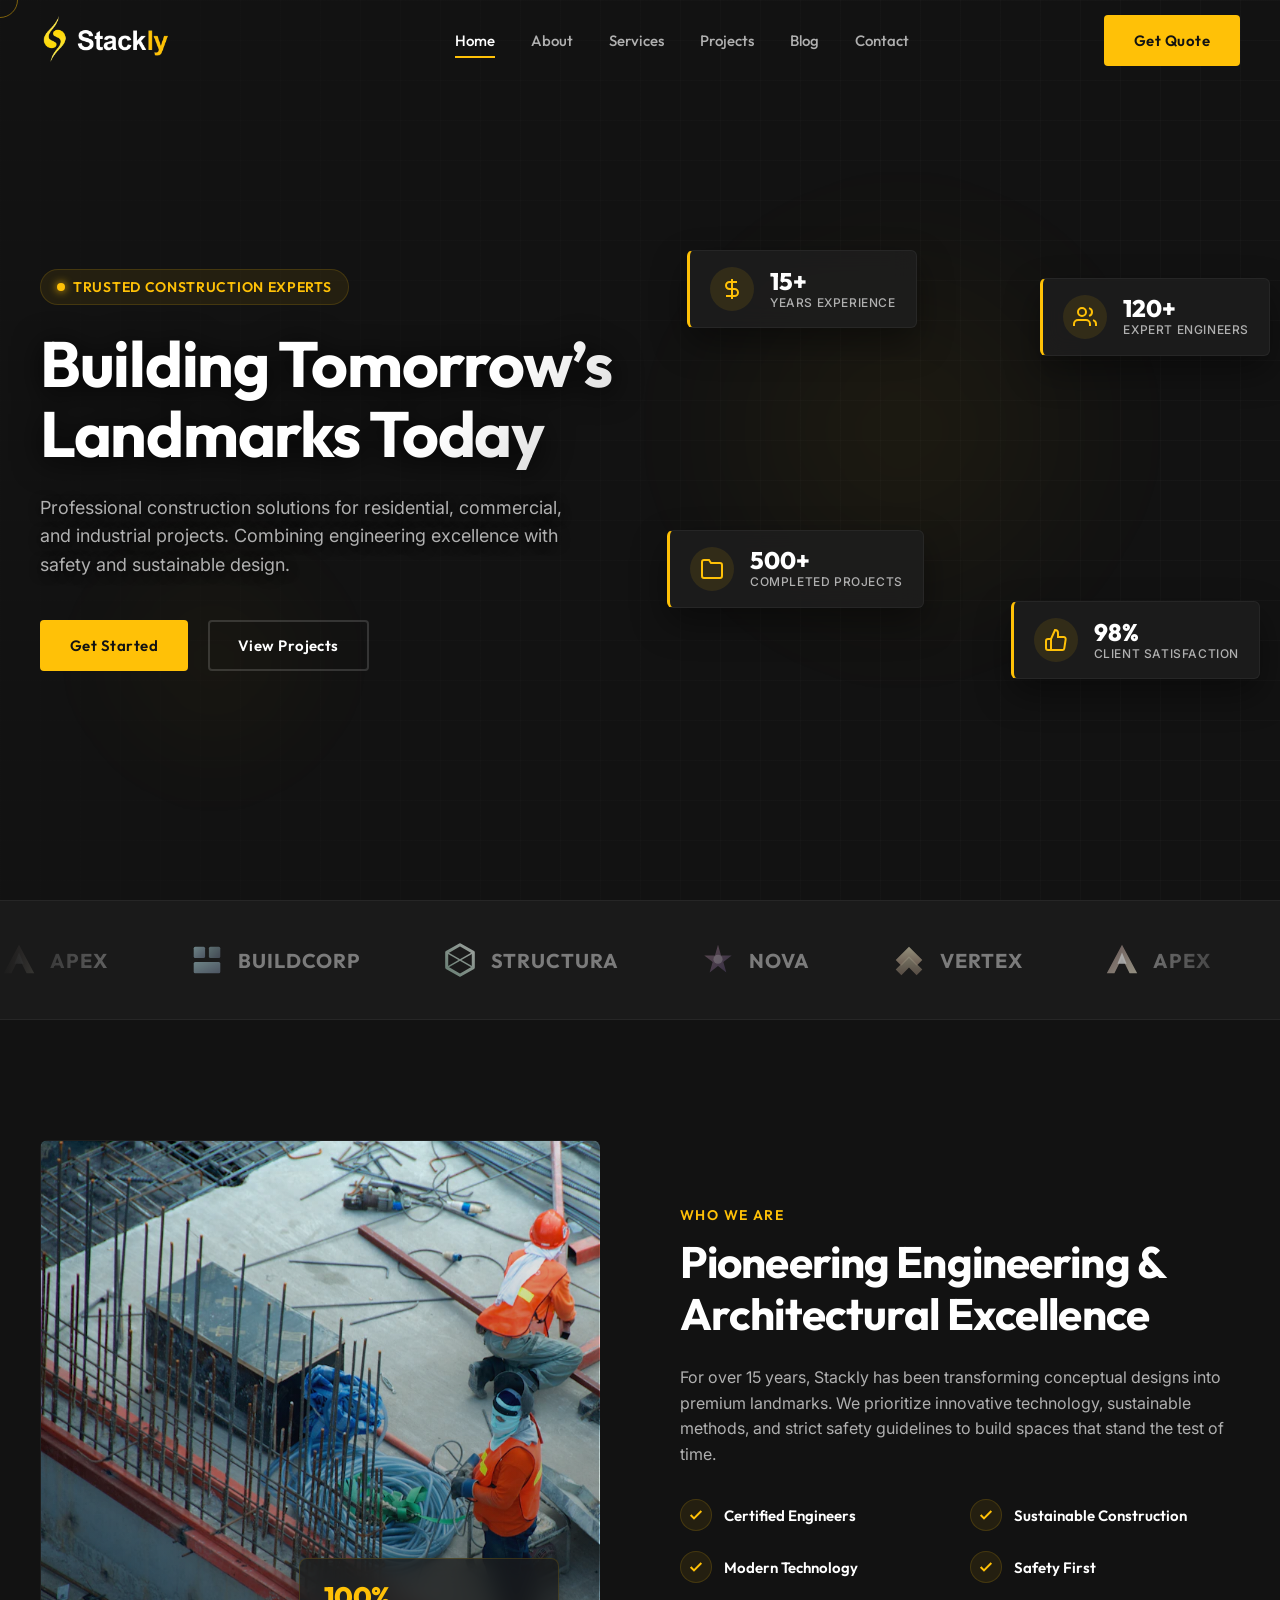
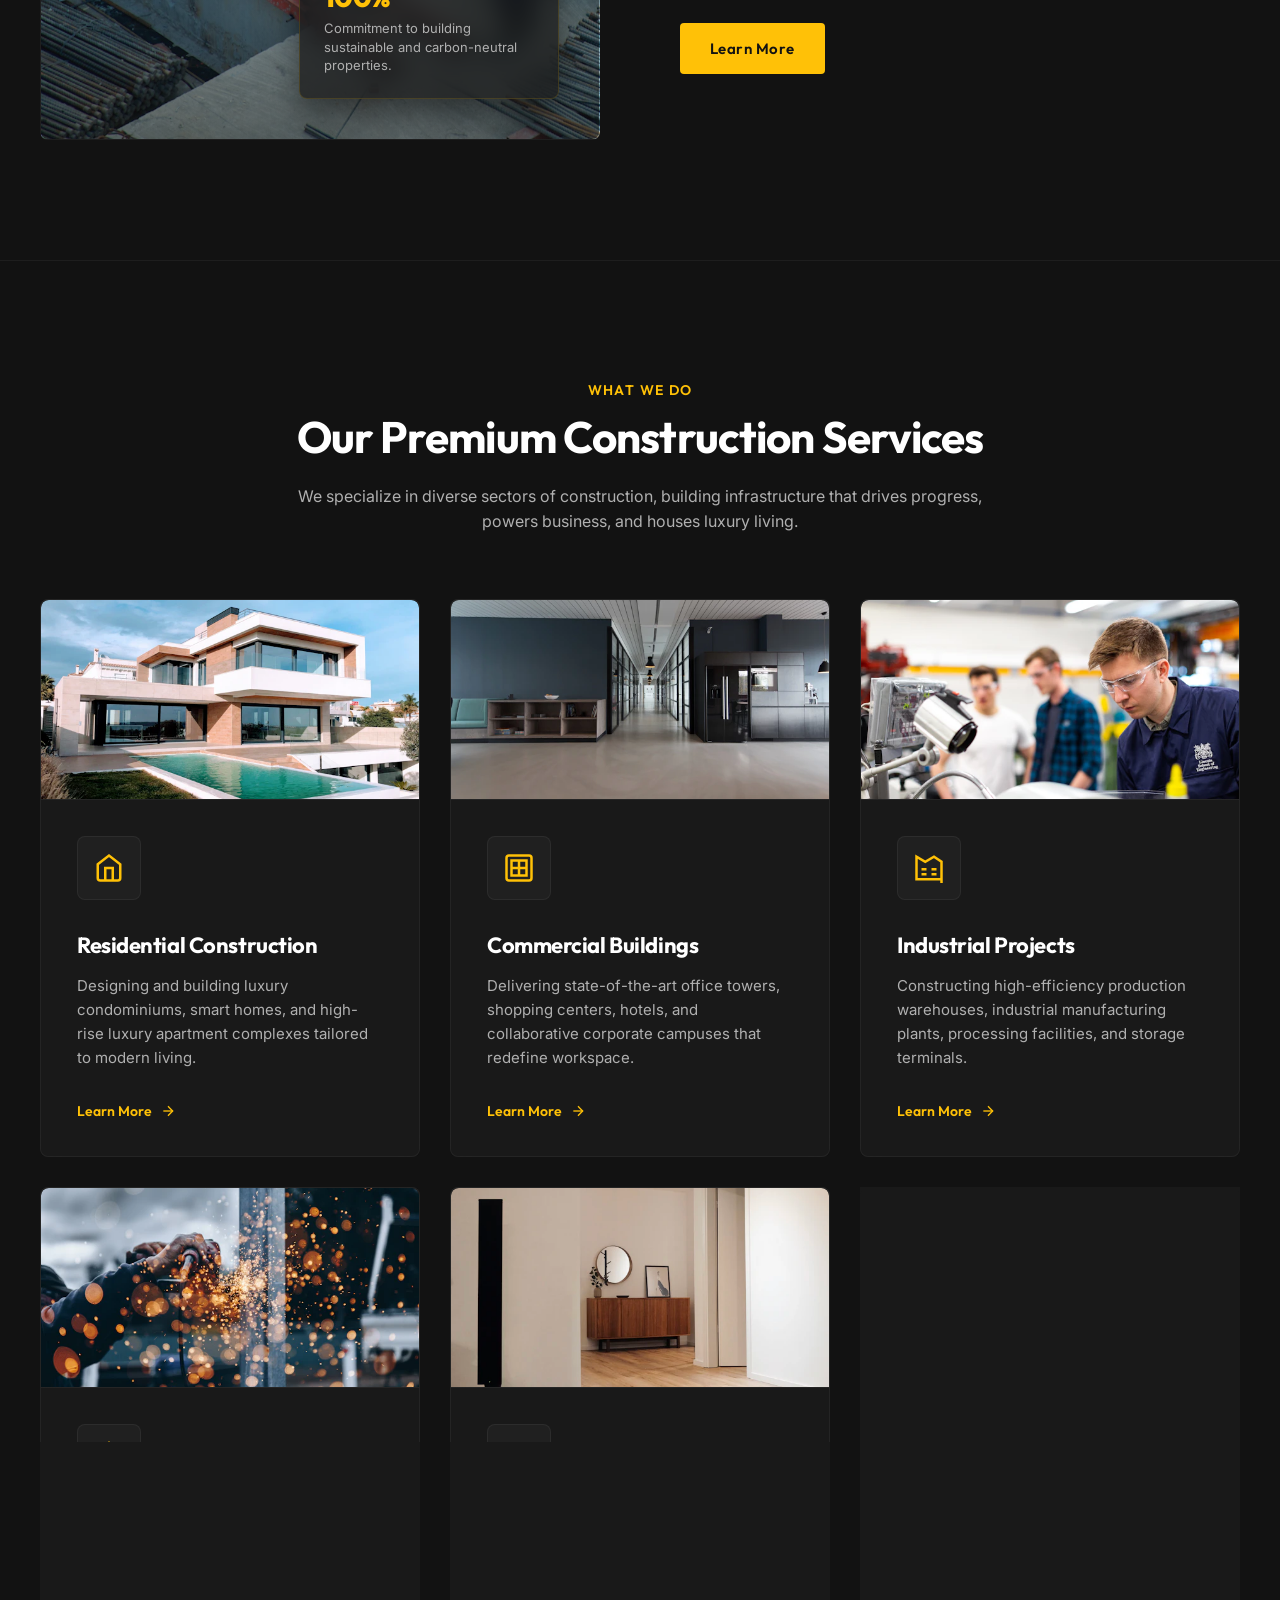
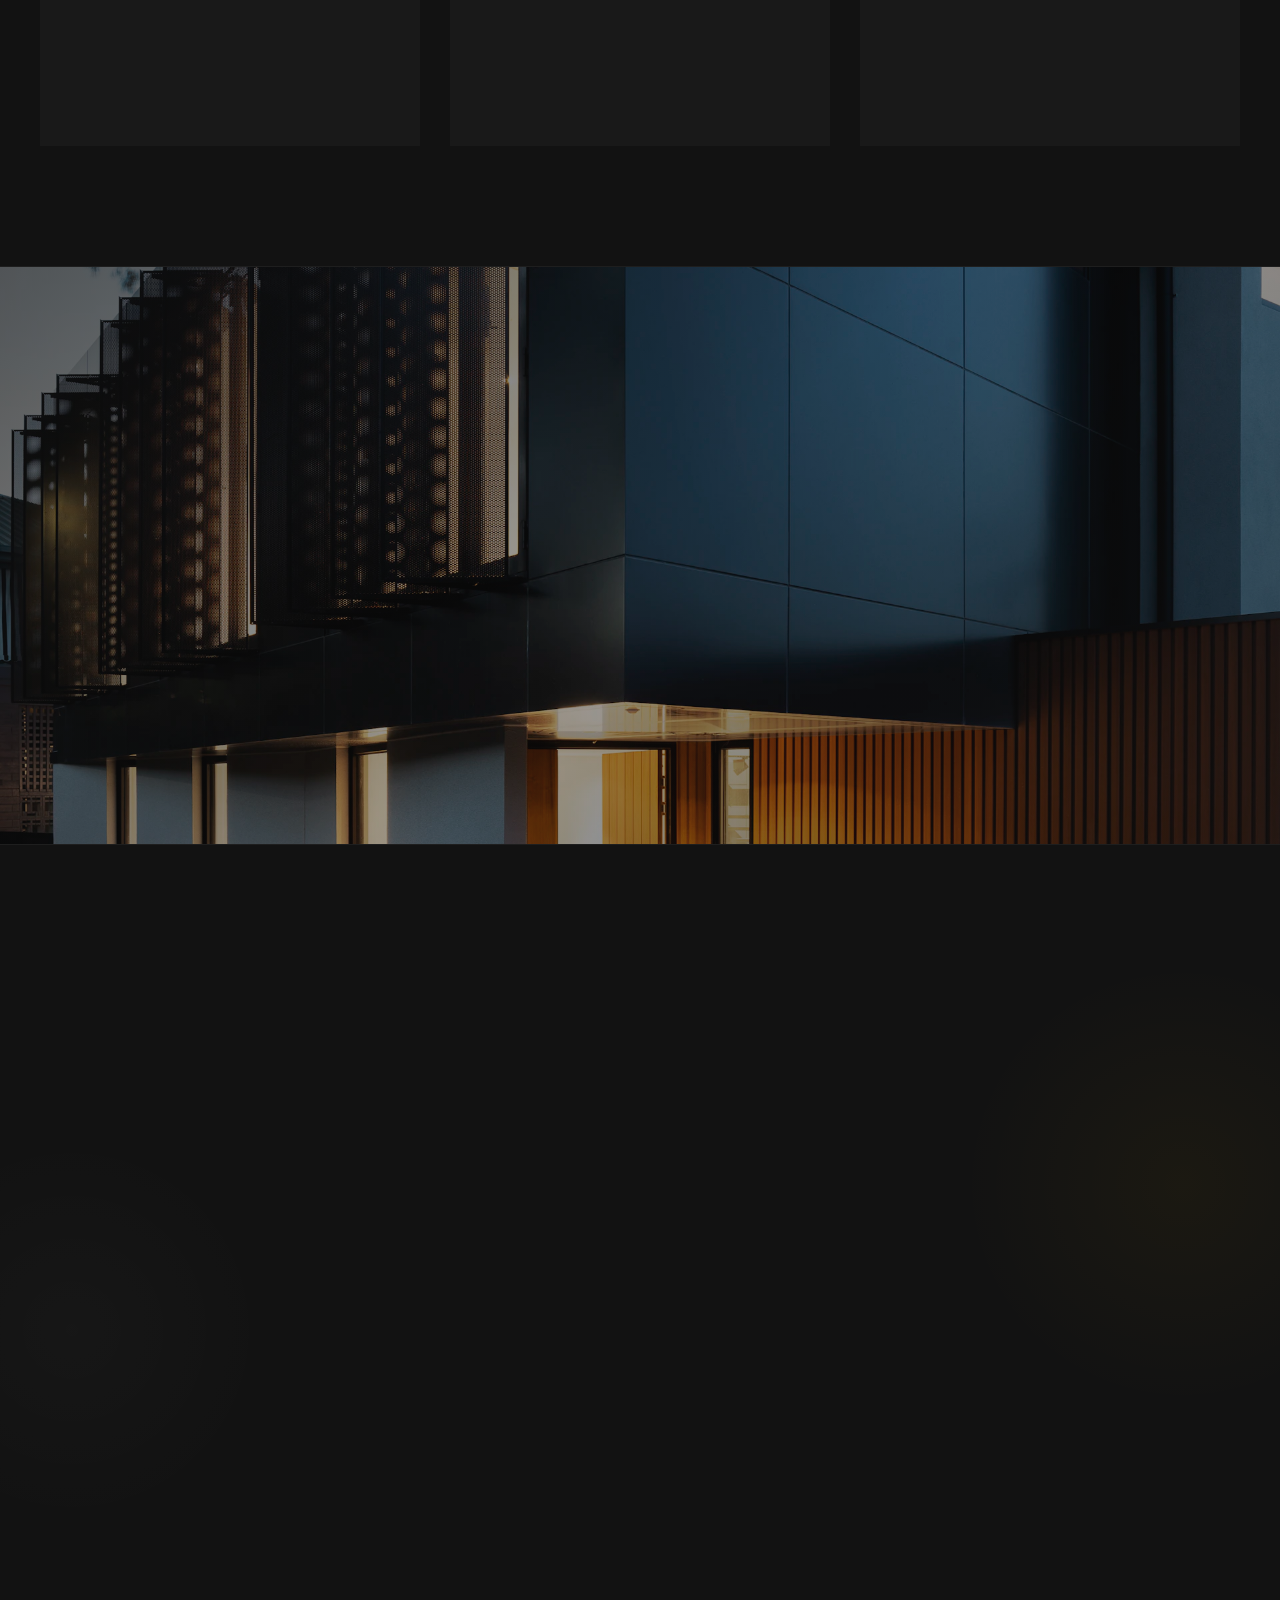
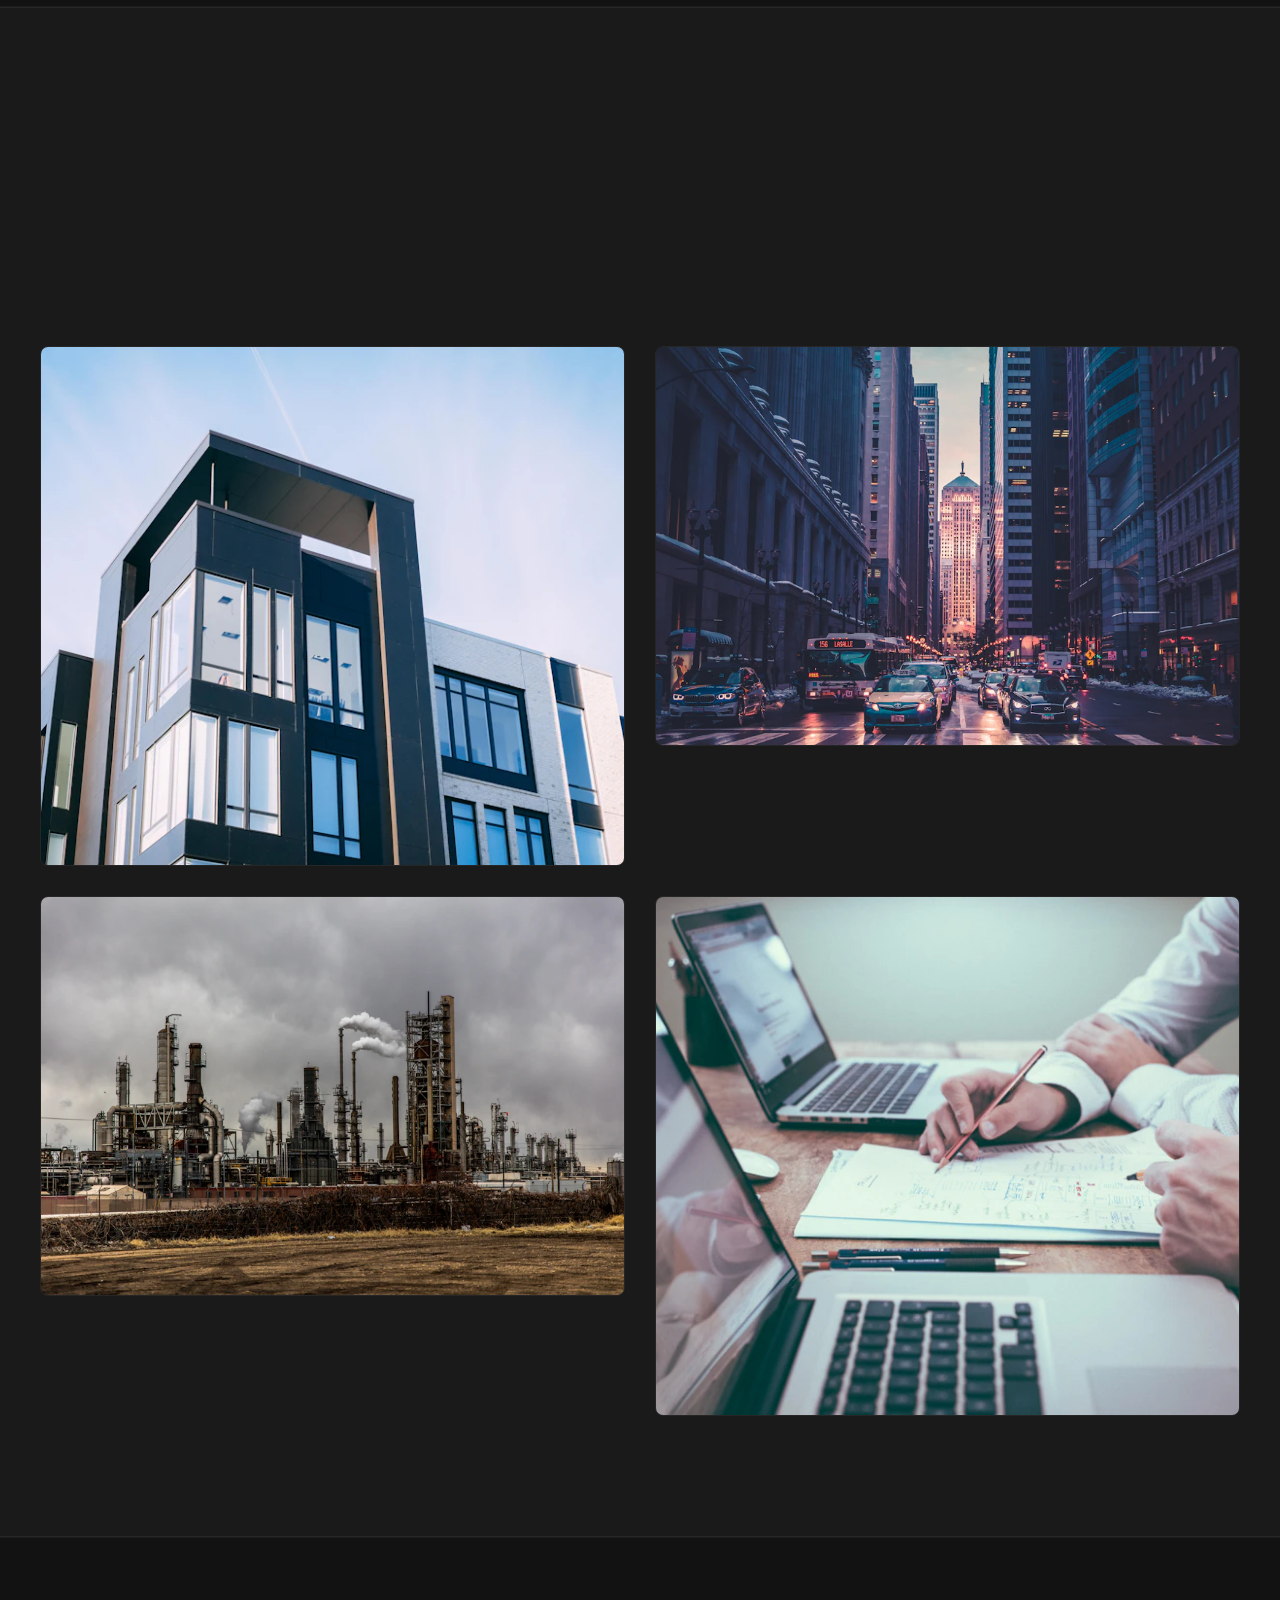
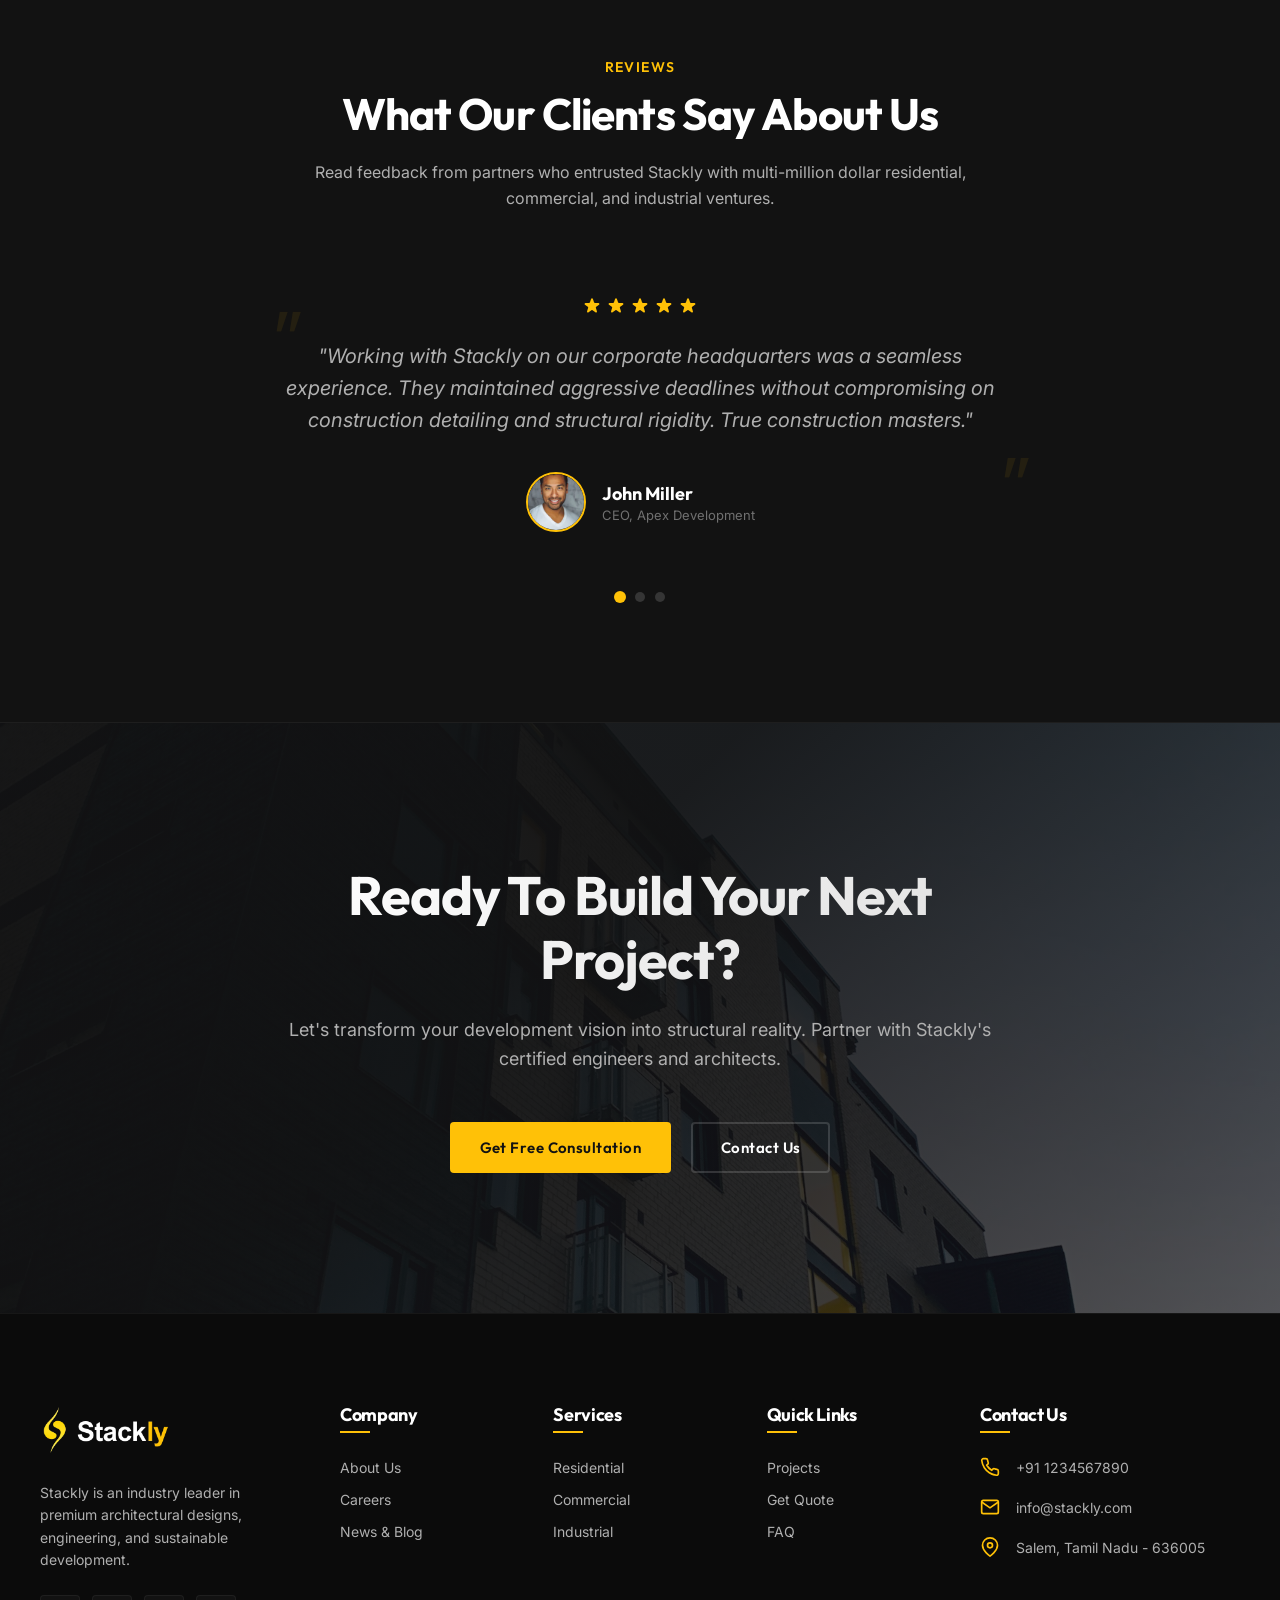
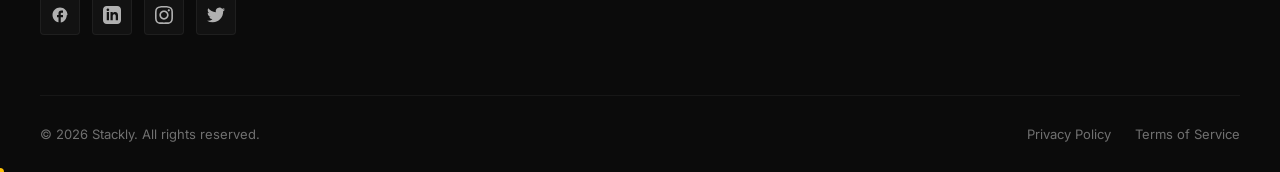
==== commit 2336d9f6: "comit" ====
--- a/index.html
+++ b/index.html
@@ -55,6 +55,7 @@
       </svg>
     </div>
   </div>
+  <script>document.body.classList.add('menu-open');</script>
 
   <!-- ====================================
        STICKY HEADER / NAVBAR
@@ -1032,7 +1033,7 @@
        ==================================== -->
   <section class="cta-section">
     <div class="cta-bg">
-      <img src="assets/cta-blueprints.webp" alt="Engineering blueprints and site drafting layouts covering a dark desk" loading="lazy">
+      <img src="assets/hero-slide-5.webp" alt="Premium villa construction at sunset with landscaped garden" loading="lazy">
     </div>
     <div class="cta-overlay"></div>
     <div class="container">
--- a/style.css
+++ b/style.css
@@ -2658,3 +2658,942 @@
     display: none !important;
   }
 }
+
+/* --- INNER PAGE STYLES --- */
+.page-hero {
+  position: relative;
+  min-height: 340px;
+  display: flex;
+  align-items: center;
+  padding: calc(var(--header-height) + 60px) 0 80px;
+  overflow: hidden;
+  background-color: var(--bg-surface);
+  border-bottom: 1px solid var(--border-glass);
+}
+
+.page-hero-bg {
+  position: absolute;
+  inset: 0;
+  background-size: cover;
+  background-position: center;
+  background-repeat: no-repeat;
+  opacity: 0.35;
+}
+
+.page-hero-overlay {
+  position: absolute;
+  inset: 0;
+  background: linear-gradient(135deg, rgba(18, 18, 18, 0.92) 0%, rgba(18, 18, 18, 0.75) 100%);
+  z-index: 1;
+}
+
+.page-hero .container {
+  position: relative;
+  z-index: 2;
+}
+
+.page-hero-breadcrumb {
+  display: flex;
+  align-items: center;
+  gap: 10px;
+  font-size: 14px;
+  color: var(--text-muted);
+  margin-bottom: 20px;
+}
+
+.page-hero-breadcrumb a {
+  color: var(--text-secondary);
+  transition: color var(--transition-fast);
+}
+
+.page-hero-breadcrumb a:hover {
+  color: var(--primary);
+}
+
+.page-hero-breadcrumb span {
+  color: var(--primary);
+}
+
+.page-hero-title {
+  font-size: 52px;
+  margin-bottom: 16px;
+  background: linear-gradient(135deg, var(--text-primary) 70%, #d0d0d0 100%);
+  -webkit-background-clip: text;
+  -webkit-text-fill-color: transparent;
+}
+
+.page-hero-desc {
+  font-size: 17px;
+  color: var(--text-secondary);
+  line-height: 1.6;
+  max-width: 620px;
+}
+
+.page-hero-about { background-image: url('assets/service-commercial.webp'); }
+.page-hero-services { background-image: url('assets/why-choose-bg.webp'); }
+.page-hero-projects { background-image: url('assets/projects-bg.webp'); }
+.page-hero-blog { background-image: url('assets/reviews-handshake.webp'); }
+.page-hero-contact { background-image: url('assets/service-residential.webp'); }
+
+/* About page — unique story & team sections */
+.about-story-section {
+  background-color: var(--bg-dark);
+  border-bottom: 1px solid var(--border-glass);
+}
+
+.about-story-section .container {
+  display: grid;
+  grid-template-columns: 1fr 1fr;
+  gap: 80px;
+  align-items: center;
+}
+
+.about-image-grid {
+  display: grid;
+  grid-template-columns: 1fr 1fr;
+  grid-template-rows: 220px 220px;
+  gap: 16px;
+  border-radius: 8px;
+  overflow: hidden;
+}
+
+.about-image-grid img {
+  width: 100%;
+  height: 100%;
+  object-fit: cover;
+  border-radius: 8px;
+  border: 1px solid var(--border-glass);
+}
+
+.about-image-grid img:first-child {
+  grid-row: span 2;
+  height: 100%;
+}
+
+.about-story-content .section-subtitle {
+  display: block;
+  font-family: var(--font-primary);
+  font-size: 14px;
+  font-weight: 600;
+  color: var(--primary);
+  text-transform: uppercase;
+  letter-spacing: 0.1em;
+  margin-bottom: 12px;
+}
+
+.about-story-content h2 {
+  font-size: 44px;
+  margin-bottom: 24px;
+}
+
+.about-story-content > p {
+  color: var(--text-secondary);
+  font-size: 16px;
+  line-height: 1.7;
+  margin-bottom: 20px;
+}
+
+.about-story-highlights {
+  display: flex;
+  flex-direction: column;
+  gap: 16px;
+  margin: 32px 0 40px;
+}
+
+.about-story-highlight {
+  display: flex;
+  align-items: flex-start;
+  gap: 14px;
+  padding: 16px 20px;
+  background: rgba(255, 255, 255, 0.02);
+  border: 1px solid var(--border-glass);
+  border-radius: 6px;
+  transition: border-color var(--transition-fast);
+}
+
+.about-story-highlight:hover {
+  border-color: var(--border-yellow-glass);
+}
+
+.about-story-highlight-icon {
+  background: rgba(255, 193, 7, 0.1);
+  border: 1px solid var(--border-yellow-glass);
+  width: 36px;
+  height: 36px;
+  border-radius: 50%;
+  display: flex;
+  align-items: center;
+  justify-content: center;
+  color: var(--primary);
+  flex-shrink: 0;
+}
+
+.about-story-highlight strong {
+  display: block;
+  font-family: var(--font-primary);
+  font-size: 15px;
+  margin-bottom: 4px;
+}
+
+.about-story-highlight span {
+  font-size: 13px;
+  color: var(--text-secondary);
+  line-height: 1.5;
+}
+
+.about-journey-section {
+  background-image: linear-gradient(135deg, rgba(18, 18, 18, 0.9) 0%, rgba(18, 18, 18, 0.8) 100%), url('assets/reviews-handshake.webp');
+  background-attachment: fixed;
+  background-position: center;
+  background-size: cover;
+  border-top: 1px solid var(--border-glass);
+  border-bottom: 1px solid var(--border-glass);
+}
+
+.about-journey-section .container {
+  max-width: 900px;
+}
+
+.team-grid {
+  display: grid;
+  grid-template-columns: repeat(3, 1fr);
+  gap: 30px;
+}
+
+.team-card {
+  text-align: center;
+  background: rgba(36, 36, 36, 0.45);
+  border: 1px solid var(--border-glass);
+  border-radius: 8px;
+  padding: 36px 24px;
+  transition: all var(--transition-normal);
+}
+
+.team-card:hover {
+  transform: translateY(-6px);
+  border-color: var(--border-yellow-glass);
+}
+
+.team-avatar {
+  width: 100px;
+  height: 100px;
+  border-radius: 50%;
+  display: flex;
+  align-items: center;
+  justify-content: center;
+  font-family: var(--font-primary);
+  font-size: 32px;
+  font-weight: 800;
+  color: var(--bg-dark);
+  background: linear-gradient(135deg, var(--primary), var(--primary-hover));
+  border: 3px solid rgba(255, 193, 7, 0.3);
+  margin: 0 auto 20px;
+}
+
+.team-card h3 {
+  font-size: 20px;
+  margin-bottom: 6px;
+}
+
+.team-role {
+  font-size: 13px;
+  color: var(--primary);
+  font-family: var(--font-primary);
+  font-weight: 600;
+  text-transform: uppercase;
+  letter-spacing: 0.06em;
+  margin-bottom: 12px;
+}
+
+.team-card p {
+  font-size: 14px;
+  color: var(--text-secondary);
+  line-height: 1.5;
+}
+
+.cert-grid {
+  display: grid;
+  grid-template-columns: repeat(4, 1fr);
+  gap: 24px;
+}
+
+.cert-card {
+  text-align: center;
+  padding: 32px 20px;
+  background: rgba(36, 36, 36, 0.35);
+  border: 1px solid var(--border-glass);
+  border-radius: 8px;
+  transition: all var(--transition-normal);
+}
+
+.cert-card:hover {
+  border-color: var(--primary);
+  transform: translateY(-4px);
+}
+
+.cert-card-icon {
+  font-family: var(--font-primary);
+  font-size: 28px;
+  font-weight: 800;
+  color: var(--primary);
+  margin-bottom: 12px;
+}
+
+.cert-card h4 {
+  font-size: 15px;
+  margin-bottom: 8px;
+}
+
+.cert-card p {
+  font-size: 13px;
+  color: var(--text-muted);
+  line-height: 1.4;
+}
+
+.cta-section-about .cta-bg img {
+  object-position: center 30%;
+}
+
+/* Mission / Values grids */
+.mission-grid {
+  display: grid;
+  grid-template-columns: repeat(3, 1fr);
+  gap: 30px;
+}
+
+.mission-card {
+  background: rgba(36, 36, 36, 0.45);
+  backdrop-filter: blur(12px);
+  border: 1px solid var(--border-glass);
+  border-radius: 8px;
+  padding: 40px 32px;
+  transition: all var(--transition-normal);
+}
+
+.mission-card:hover {
+  transform: translateY(-6px);
+  border-color: var(--border-yellow-glass);
+  box-shadow: 0 20px 40px rgba(0, 0, 0, 0.3);
+}
+
+.mission-icon {
+  background: rgba(255, 193, 7, 0.1);
+  border: 1px solid var(--border-yellow-glass);
+  width: 56px;
+  height: 56px;
+  border-radius: 8px;
+  display: flex;
+  align-items: center;
+  justify-content: center;
+  color: var(--primary);
+  margin-bottom: 24px;
+}
+
+.mission-icon svg {
+  width: 28px;
+  height: 28px;
+}
+
+.mission-card h3 {
+  font-size: 22px;
+  margin-bottom: 12px;
+}
+
+.mission-card p {
+  color: var(--text-secondary);
+  font-size: 15px;
+  line-height: 1.6;
+}
+
+/* Timeline */
+.timeline {
+  position: relative;
+  max-width: 800px;
+  margin: 0 auto;
+  padding-left: 40px;
+}
+
+.timeline::before {
+  content: '';
+  position: absolute;
+  left: 8px;
+  top: 0;
+  bottom: 0;
+  width: 2px;
+  background: linear-gradient(to bottom, var(--primary), rgba(255, 193, 7, 0.1));
+}
+
+.timeline-item {
+  position: relative;
+  padding-bottom: 40px;
+}
+
+.timeline-item:last-child {
+  padding-bottom: 0;
+}
+
+.timeline-dot {
+  position: absolute;
+  left: -40px;
+  top: 4px;
+  width: 18px;
+  height: 18px;
+  background: var(--primary);
+  border-radius: 50%;
+  border: 3px solid var(--bg-dark);
+  box-shadow: 0 0 12px rgba(255, 193, 7, 0.4);
+}
+
+.timeline-year {
+  font-family: var(--font-primary);
+  font-size: 14px;
+  font-weight: 700;
+  color: var(--primary);
+  text-transform: uppercase;
+  letter-spacing: 0.08em;
+  margin-bottom: 8px;
+}
+
+.timeline-item h3 {
+  font-size: 20px;
+  margin-bottom: 8px;
+}
+
+.timeline-item p {
+  color: var(--text-secondary);
+  font-size: 15px;
+  line-height: 1.6;
+}
+
+/* Process steps */
+.process-grid {
+  display: grid;
+  grid-template-columns: repeat(4, 1fr);
+  gap: 24px;
+}
+
+.process-step {
+  text-align: center;
+  padding: 32px 20px;
+  background: rgba(36, 36, 36, 0.35);
+  border: 1px solid var(--border-glass);
+  border-radius: 8px;
+  transition: all var(--transition-normal);
+}
+
+.process-step:hover {
+  border-color: var(--border-yellow-glass);
+  transform: translateY(-4px);
+}
+
+.process-num {
+  font-family: var(--font-primary);
+  font-size: 36px;
+  font-weight: 800;
+  color: var(--primary);
+  margin-bottom: 16px;
+  opacity: 0.6;
+}
+
+.process-step h3 {
+  font-size: 18px;
+  margin-bottom: 10px;
+}
+
+.process-step p {
+  font-size: 14px;
+  color: var(--text-secondary);
+  line-height: 1.5;
+}
+
+/* Project filters */
+.project-filters {
+  display: flex;
+  justify-content: center;
+  flex-wrap: wrap;
+  gap: 12px;
+  margin-bottom: 48px;
+}
+
+.filter-btn {
+  background: rgba(255, 255, 255, 0.03);
+  border: 1px solid var(--border-glass);
+  color: var(--text-secondary);
+  font-family: var(--font-primary);
+  font-size: 14px;
+  font-weight: 600;
+  padding: 10px 24px;
+  border-radius: 50px;
+  cursor: pointer;
+  transition: all var(--transition-fast);
+}
+
+.filter-btn:hover,
+.filter-btn.active {
+  background: rgba(255, 193, 7, 0.1);
+  border-color: var(--primary);
+  color: var(--primary);
+}
+
+.projects-grid-full {
+  display: grid;
+  grid-template-columns: repeat(3, 1fr);
+  gap: 30px;
+}
+
+.project-item-sm {
+  position: relative;
+  border-radius: 8px;
+  overflow: hidden;
+  height: 320px;
+  border: 1px solid var(--border-glass);
+}
+
+.project-item-sm .project-img {
+  width: 100%;
+  height: 100%;
+  object-fit: cover;
+  transition: transform var(--transition-slow);
+}
+
+.project-item-sm:hover .project-img {
+  transform: scale(1.08);
+}
+
+.project-item-sm .project-overlay {
+  opacity: 1;
+  background: linear-gradient(to top, rgba(18, 18, 18, 0.95) 0%, rgba(18, 18, 18, 0.2) 60%, transparent 100%);
+}
+
+.project-item-sm .project-meta {
+  transform: translateY(0);
+}
+
+.project-item-sm .project-title {
+  font-size: 20px;
+}
+
+/* Blog grid */
+.blog-grid {
+  display: grid;
+  grid-template-columns: repeat(3, 1fr);
+  gap: 30px;
+}
+
+.blog-card {
+  background: rgba(36, 36, 36, 0.45);
+  border: 1px solid var(--border-glass);
+  border-radius: 8px;
+  overflow: hidden;
+  transition: all var(--transition-normal);
+}
+
+.blog-card:hover {
+  transform: translateY(-6px);
+  border-color: var(--border-yellow-glass);
+  box-shadow: 0 20px 40px rgba(0, 0, 0, 0.3);
+}
+
+.blog-card-img {
+  width: 100%;
+  height: 220px;
+  object-fit: cover;
+  transition: transform var(--transition-normal);
+}
+
+.blog-card:hover .blog-card-img {
+  transform: scale(1.05);
+}
+
+.blog-card-body {
+  padding: 28px;
+}
+
+.blog-meta {
+  display: flex;
+  align-items: center;
+  gap: 16px;
+  margin-bottom: 14px;
+  font-size: 13px;
+  color: var(--text-muted);
+}
+
+.blog-tag {
+  background: rgba(255, 193, 7, 0.1);
+  border: 1px solid var(--border-yellow-glass);
+  color: var(--primary);
+  font-family: var(--font-primary);
+  font-size: 11px;
+  font-weight: 700;
+  text-transform: uppercase;
+  letter-spacing: 0.06em;
+  padding: 4px 10px;
+  border-radius: 4px;
+}
+
+.blog-card h3 {
+  font-size: 20px;
+  margin-bottom: 12px;
+  line-height: 1.3;
+}
+
+.blog-card p {
+  color: var(--text-secondary);
+  font-size: 14px;
+  line-height: 1.6;
+  margin-bottom: 20px;
+}
+
+.blog-read-more {
+  font-family: var(--font-primary);
+  font-weight: 600;
+  font-size: 14px;
+  color: var(--primary);
+  display: inline-flex;
+  align-items: center;
+  gap: 6px;
+}
+
+.blog-read-more svg {
+  width: 16px;
+  height: 16px;
+  transition: transform var(--transition-fast);
+}
+
+.blog-card:hover .blog-read-more svg {
+  transform: translateX(4px);
+}
+
+/* Featured blog post */
+.blog-featured {
+  display: grid;
+  grid-template-columns: 1.2fr 1fr;
+  gap: 40px;
+  align-items: center;
+  background: rgba(36, 36, 36, 0.45);
+  border: 1px solid var(--border-glass);
+  border-radius: 8px;
+  overflow: hidden;
+  margin-bottom: 60px;
+}
+
+.blog-featured-img {
+  height: 100%;
+  min-height: 360px;
+  object-fit: cover;
+  width: 100%;
+}
+
+.blog-featured-content {
+  padding: 40px 40px 40px 0;
+}
+
+/* Contact page */
+.contact-grid {
+  display: grid;
+  grid-template-columns: 1fr 1.2fr;
+  gap: 60px;
+  align-items: start;
+}
+
+.contact-info-block {
+  display: flex;
+  flex-direction: column;
+  gap: 28px;
+}
+
+.contact-info-card {
+  display: flex;
+  gap: 20px;
+  padding: 24px;
+  background: rgba(36, 36, 36, 0.45);
+  border: 1px solid var(--border-glass);
+  border-radius: 8px;
+  transition: all var(--transition-normal);
+}
+
+.contact-info-card:hover {
+  border-color: var(--border-yellow-glass);
+  transform: translateX(6px);
+}
+
+.contact-info-icon {
+  background: rgba(255, 193, 7, 0.1);
+  border: 1px solid var(--border-yellow-glass);
+  width: 52px;
+  height: 52px;
+  border-radius: 8px;
+  display: flex;
+  align-items: center;
+  justify-content: center;
+  color: var(--primary);
+  flex-shrink: 0;
+}
+
+.contact-info-icon svg {
+  width: 22px;
+  height: 22px;
+}
+
+.contact-info-card h4 {
+  font-size: 16px;
+  margin-bottom: 6px;
+}
+
+.contact-info-card p,
+.contact-info-card a {
+  font-size: 14px;
+  color: var(--text-secondary);
+  line-height: 1.5;
+}
+
+.contact-info-card a:hover {
+  color: var(--primary);
+}
+
+.contact-form-wrapper {
+  background: rgba(36, 36, 36, 0.45);
+  border: 1px solid var(--border-glass);
+  border-radius: 8px;
+  padding: 40px;
+}
+
+.contact-form-wrapper h3 {
+  font-size: 24px;
+  margin-bottom: 8px;
+}
+
+.contact-form-wrapper > p {
+  color: var(--text-secondary);
+  font-size: 14px;
+  margin-bottom: 32px;
+}
+
+.contact-form {
+  display: flex;
+  flex-direction: column;
+  gap: 20px;
+}
+
+.form-row {
+  display: grid;
+  grid-template-columns: 1fr 1fr;
+  gap: 20px;
+}
+
+.form-group {
+  display: flex;
+  flex-direction: column;
+  gap: 8px;
+}
+
+.form-group label {
+  font-family: var(--font-primary);
+  font-size: 14px;
+  font-weight: 600;
+  color: var(--text-secondary);
+}
+
+.form-group input,
+.form-group select,
+.form-group textarea {
+  background: rgba(255, 255, 255, 0.03);
+  border: 1px solid var(--border-glass);
+  border-radius: 4px;
+  padding: 14px 16px;
+  color: var(--text-primary);
+  font-size: 14px;
+  font-family: var(--font-secondary);
+  transition: border-color var(--transition-fast);
+}
+
+.form-group input:focus,
+.form-group select:focus,
+.form-group textarea:focus {
+  border-color: var(--primary);
+}
+
+.form-group textarea {
+  min-height: 140px;
+  resize: vertical;
+}
+
+.form-group.has-error input,
+.form-group.has-error select,
+.form-group.has-error textarea {
+  border-color: #e53935;
+}
+
+.form-group.has-error input:focus,
+.form-group.has-error select:focus,
+.form-group.has-error textarea:focus {
+  border-color: #e53935;
+}
+
+.form-error {
+  display: none;
+  font-size: 12px;
+  color: #ff6b6b;
+  line-height: 1.4;
+}
+
+.form-group.has-error .form-error {
+  display: block;
+}
+
+.form-success {
+  display: none;
+  background: rgba(255, 193, 7, 0.08);
+  border: 1px solid var(--border-yellow-glass);
+  color: var(--primary);
+  padding: 16px 20px;
+  border-radius: 4px;
+  font-size: 14px;
+  text-align: center;
+}
+
+.form-success.show {
+  display: block;
+}
+
+.contact-map-section {
+  padding-bottom: 100px;
+}
+
+.contact-map-section .section-header {
+  margin-bottom: 40px;
+}
+
+.contact-map-section .section-desc {
+  max-width: 640px;
+  margin: 16px auto 0;
+  color: var(--text-secondary);
+  font-size: 15px;
+  line-height: 1.6;
+}
+
+.contact-map-wrapper {
+  border: 1px solid var(--border-glass);
+  border-radius: 8px;
+  overflow: hidden;
+  background: rgba(36, 36, 36, 0.45);
+}
+
+.contact-map-wrapper iframe {
+  display: block;
+  width: 100%;
+  min-height: 450px;
+  border: 0;
+  filter: grayscale(20%) contrast(1.05);
+}
+
+.office-hours {
+  margin-top: 32px;
+  padding: 24px;
+  background: rgba(255, 193, 7, 0.05);
+  border: 1px solid var(--border-yellow-glass);
+  border-radius: 8px;
+}
+
+.office-hours h4 {
+  font-size: 16px;
+  margin-bottom: 12px;
+  color: var(--primary);
+}
+
+.office-hours p {
+  font-size: 14px;
+  color: var(--text-secondary);
+  line-height: 1.8;
+}
+
+/* Inner page responsive */
+@media (max-width: 992px) {
+  .page-hero-title {
+    font-size: 40px;
+  }
+
+  .about-story-section .container {
+    grid-template-columns: 1fr;
+  }
+
+  .about-image-grid {
+    max-width: 500px;
+    margin: 0 auto;
+  }
+
+  .team-grid {
+    grid-template-columns: repeat(2, 1fr);
+  }
+
+  .cert-grid {
+    grid-template-columns: repeat(2, 1fr);
+  }
+
+  .mission-grid,
+  .process-grid {
+    grid-template-columns: repeat(2, 1fr);
+  }
+
+  .projects-grid-full,
+  .blog-grid {
+    grid-template-columns: repeat(2, 1fr);
+  }
+
+  .blog-featured {
+    grid-template-columns: 1fr;
+  }
+
+  .blog-featured-content {
+    padding: 0 32px 32px;
+  }
+
+  .contact-grid {
+    grid-template-columns: 1fr;
+  }
+}
+
+@media (max-width: 768px) {
+  .page-hero-title {
+    font-size: 32px;
+  }
+
+  .about-story-content h2 {
+    font-size: 32px;
+  }
+
+  .about-image-grid {
+    grid-template-columns: 1fr;
+    grid-template-rows: auto;
+  }
+
+  .about-image-grid img:first-child {
+    grid-row: span 1;
+    height: 220px;
+  }
+
+  .team-grid,
+  .cert-grid,
+  .mission-grid,
+  .process-grid,
+  .projects-grid-full,
+  .blog-grid {
+    grid-template-columns: 1fr;
+  }
+
+  .form-row {
+    grid-template-columns: 1fr;
+  }
+
+  .contact-form-wrapper {
+    padding: 28px;
+  }
+
+  .contact-map-wrapper iframe {
+    min-height: 320px;
+  }
+
+  .contact-map-section {
+    padding-bottom: 60px;
+  }
+}
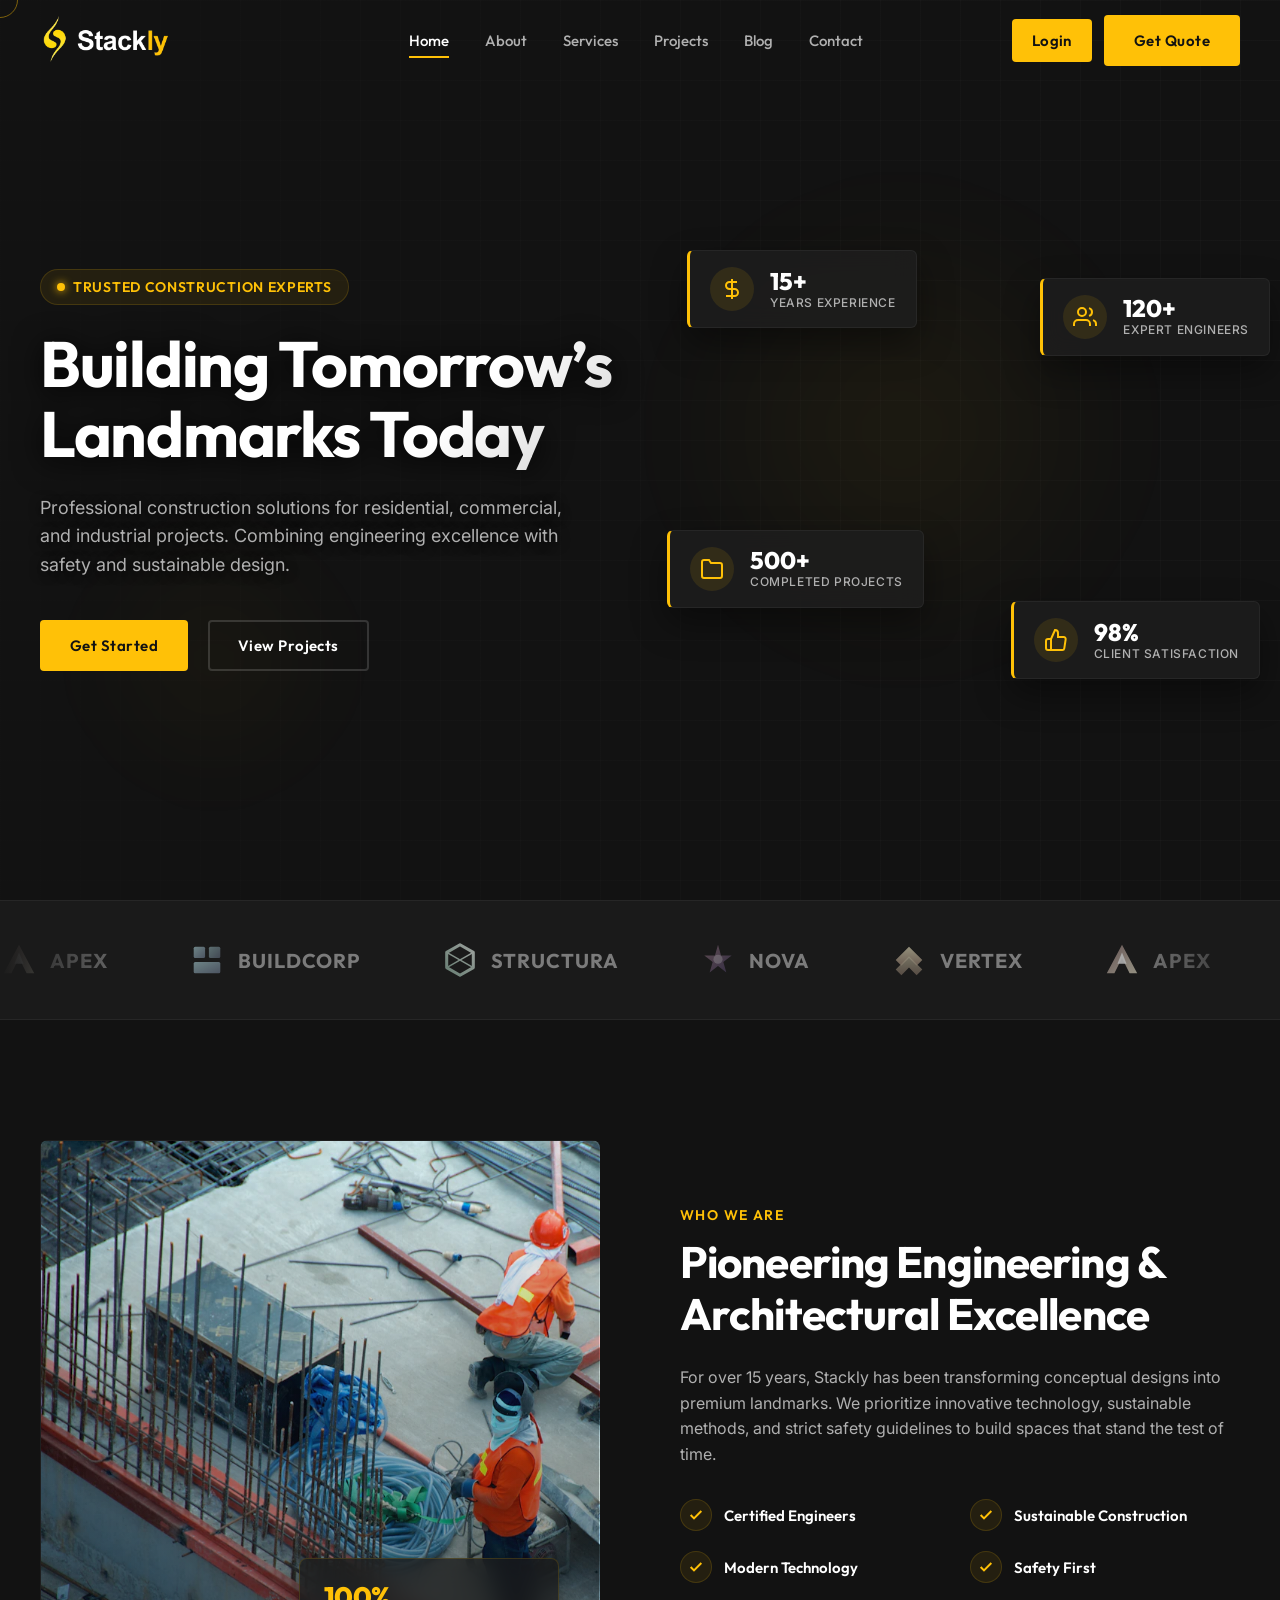
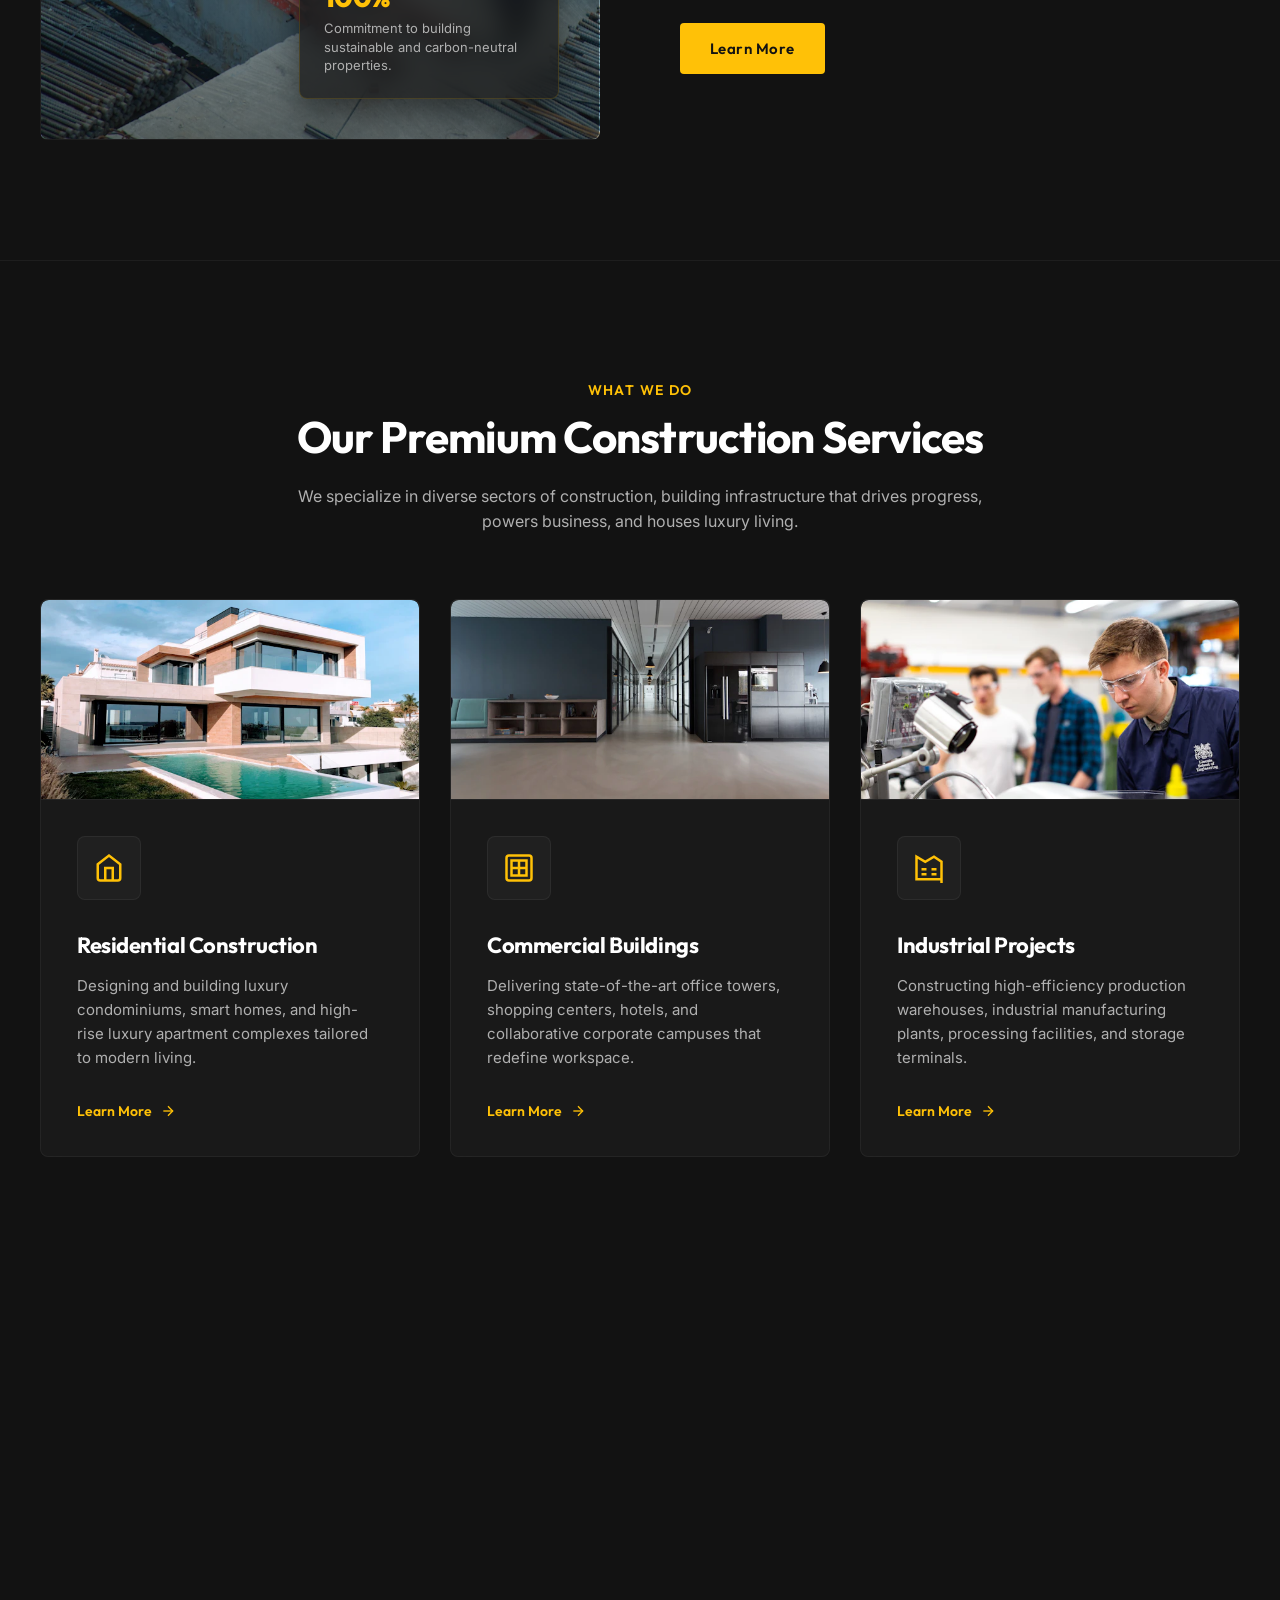
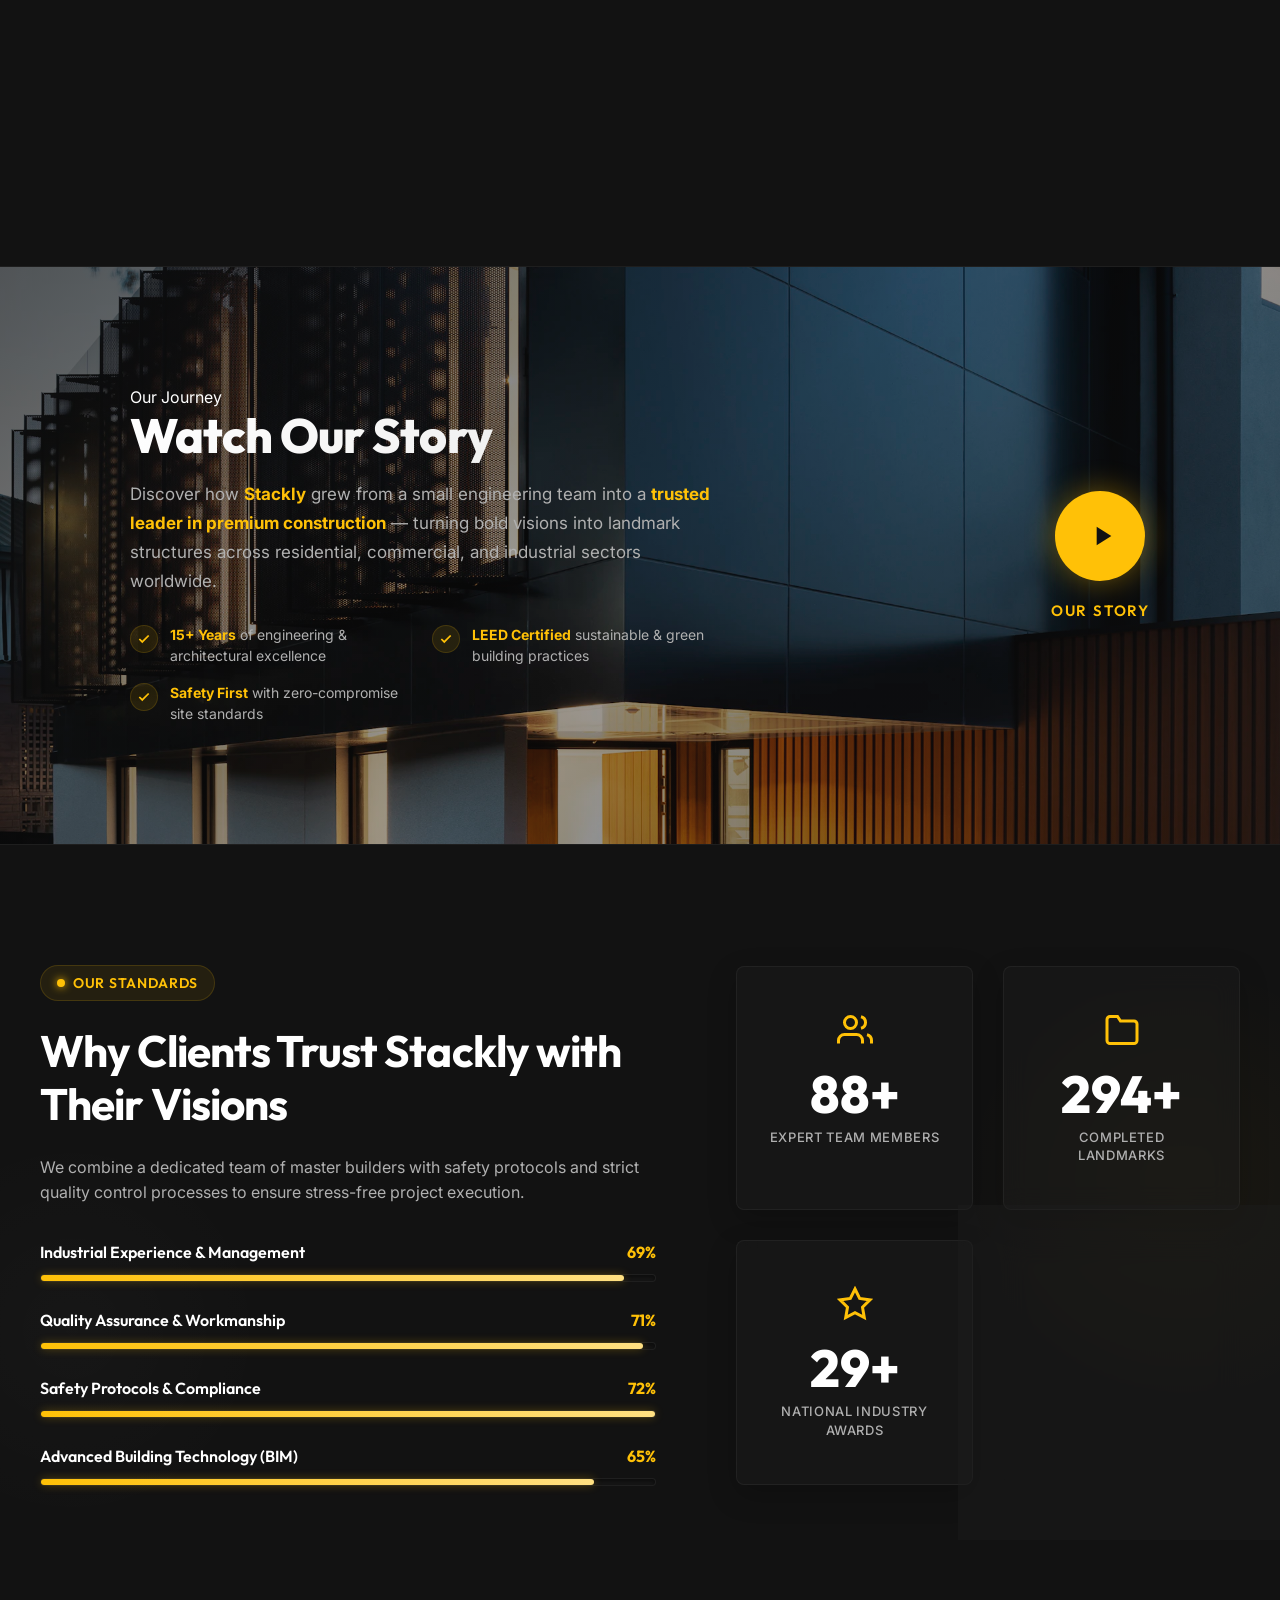
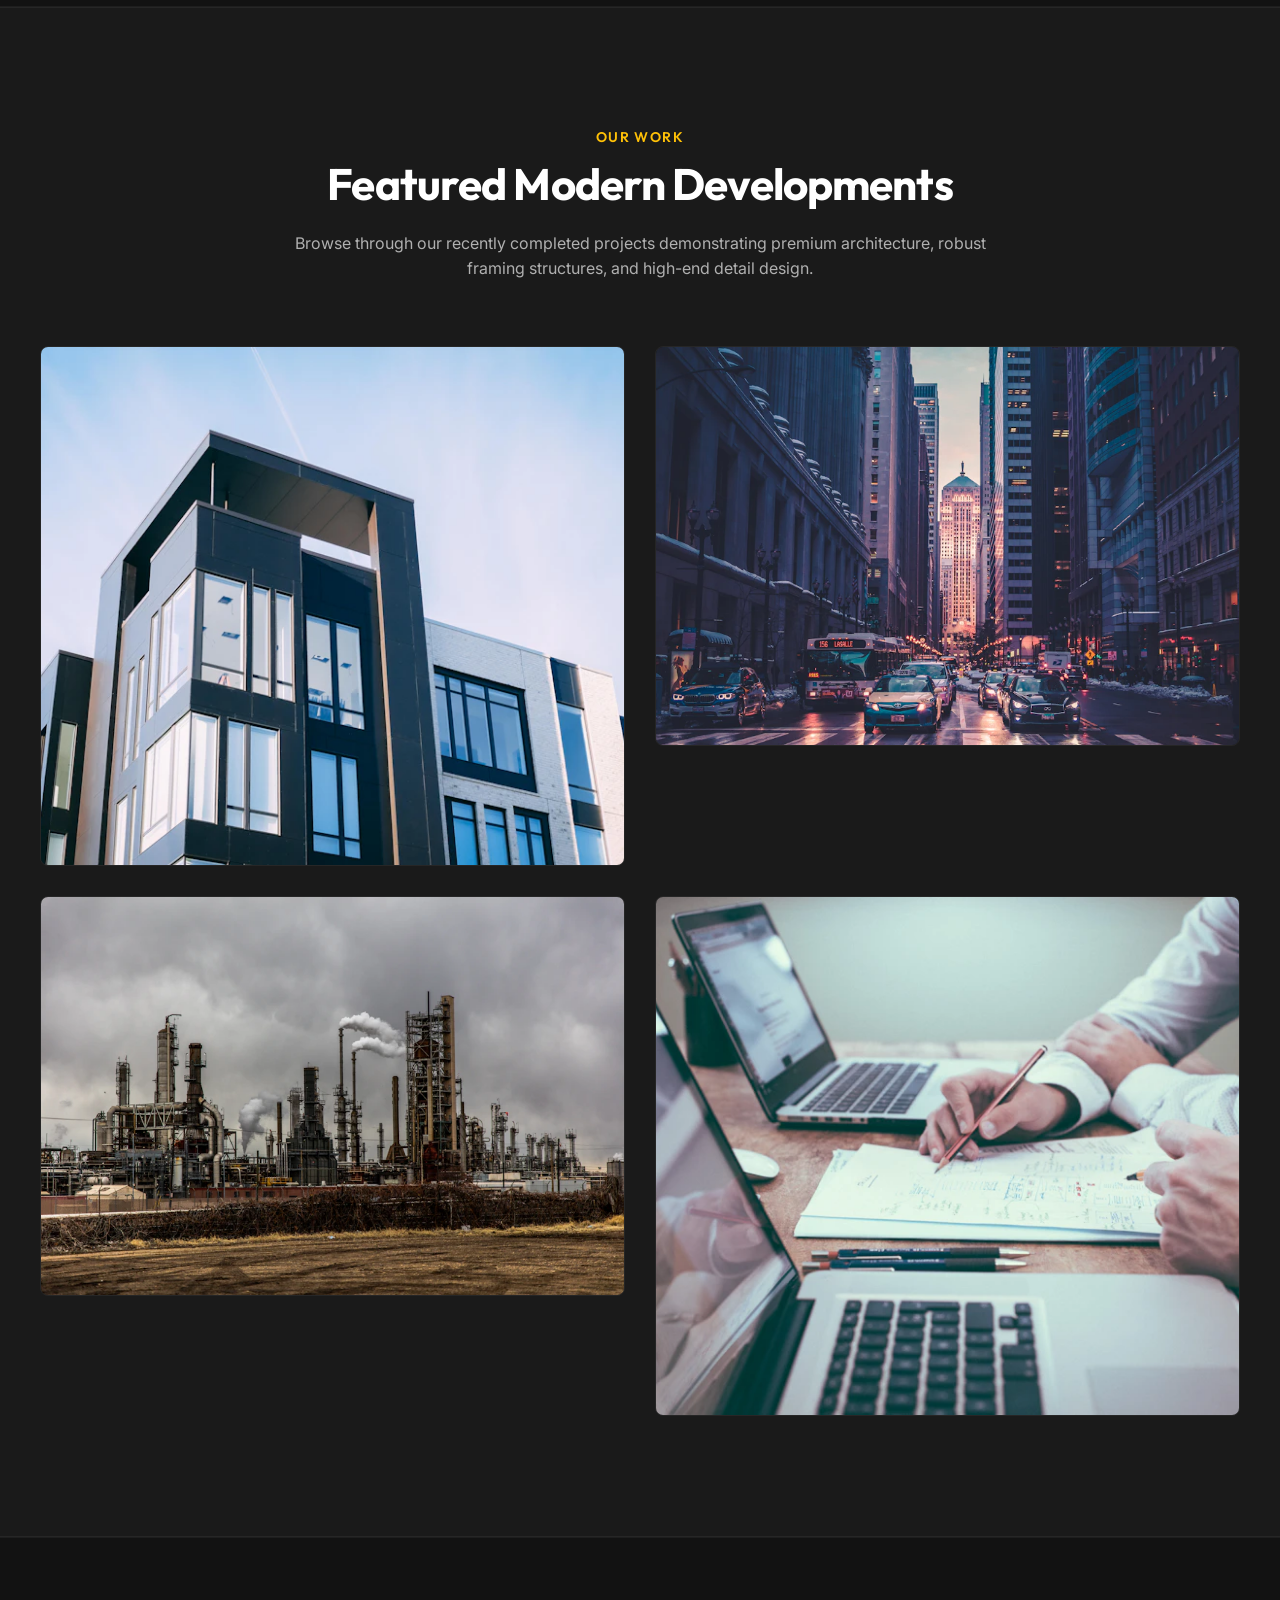
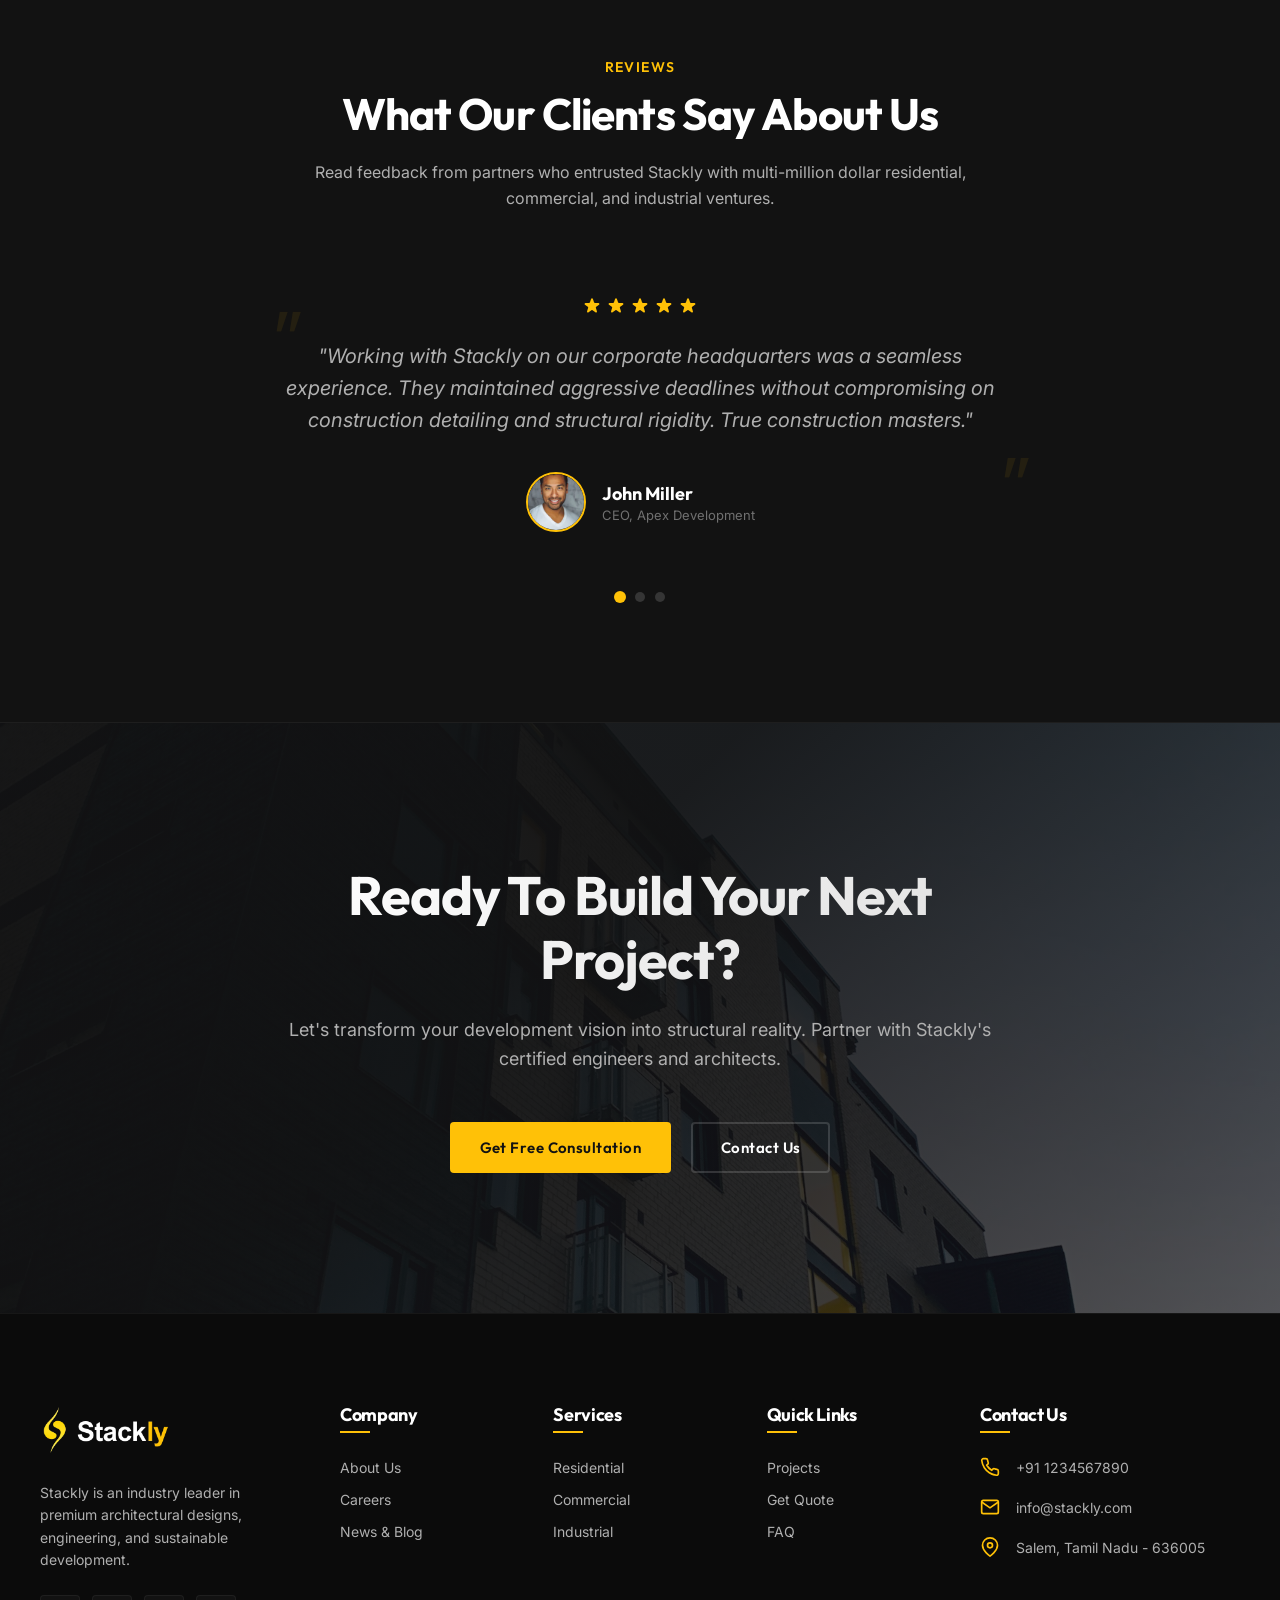
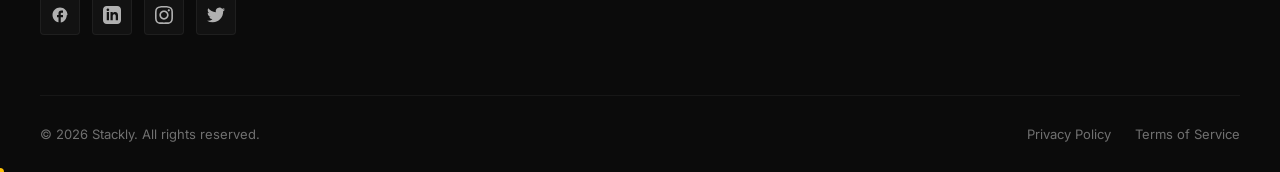
==== commit d7c42de8: "index" ====
--- a/index.html
+++ b/index.html
@@ -66,7 +66,7 @@
       <a href="#home" class="logo" aria-label="Stackly Homepage">
         <img src="assets/stackly-logo.webp" alt="Stackly" class="logo-img" width="220" height="54">
       </a>
-
+ 
       <!-- Center Menu -->
       <nav class="nav-menu" role="navigation" aria-label="Main Navigation">
         <a href="#home" class="nav-link active">Home</a>
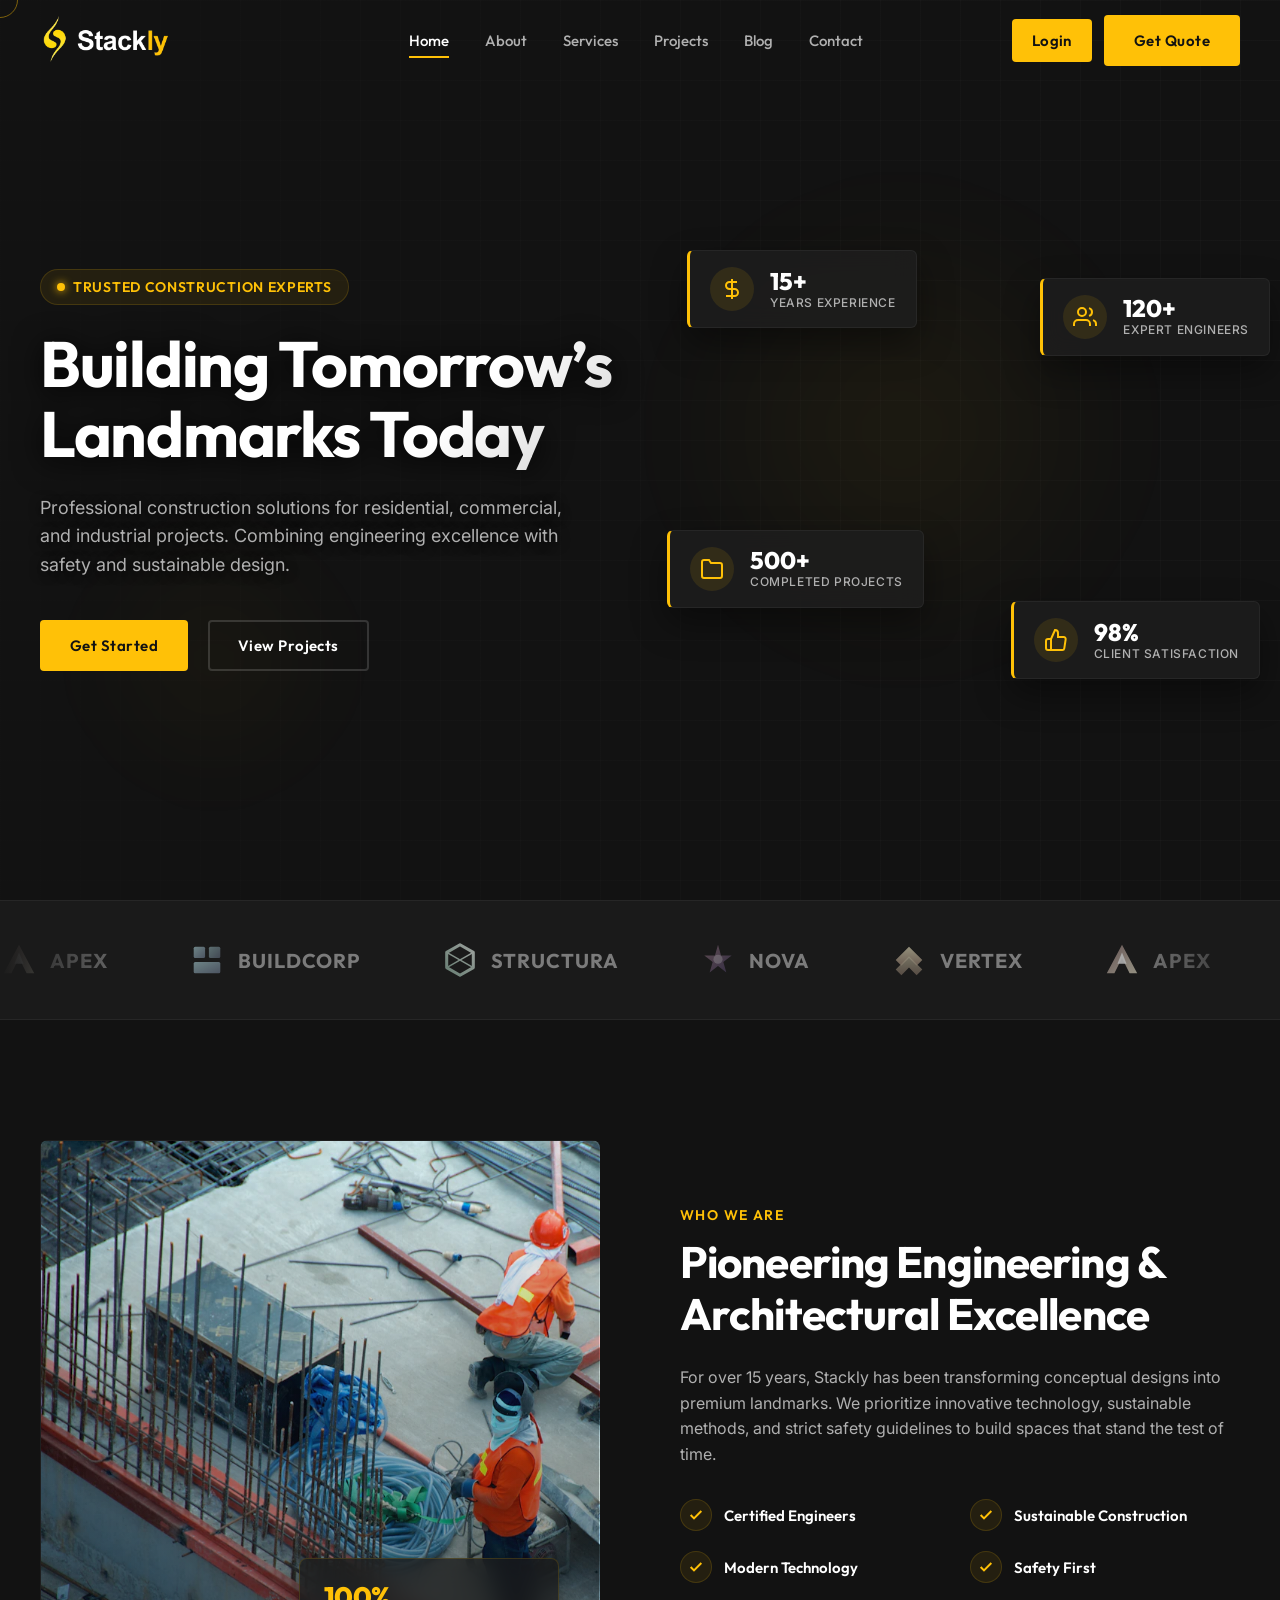
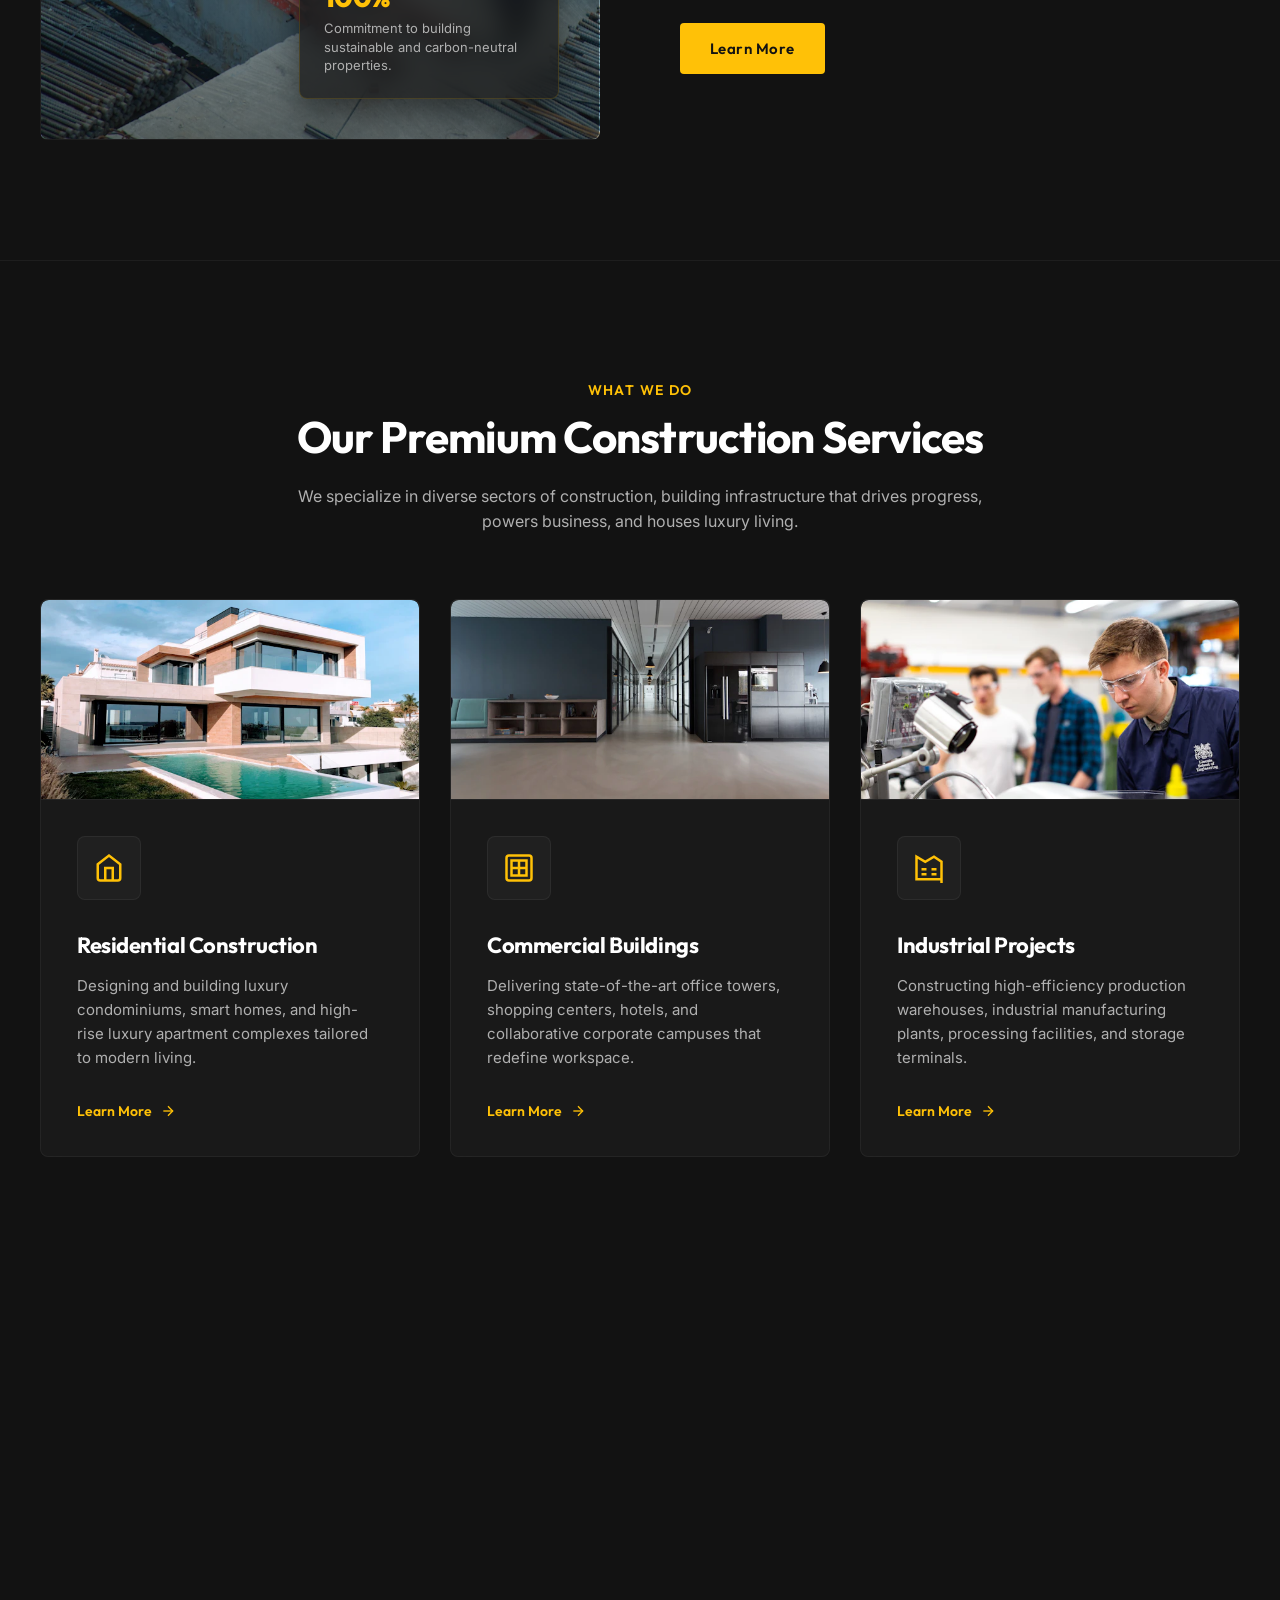
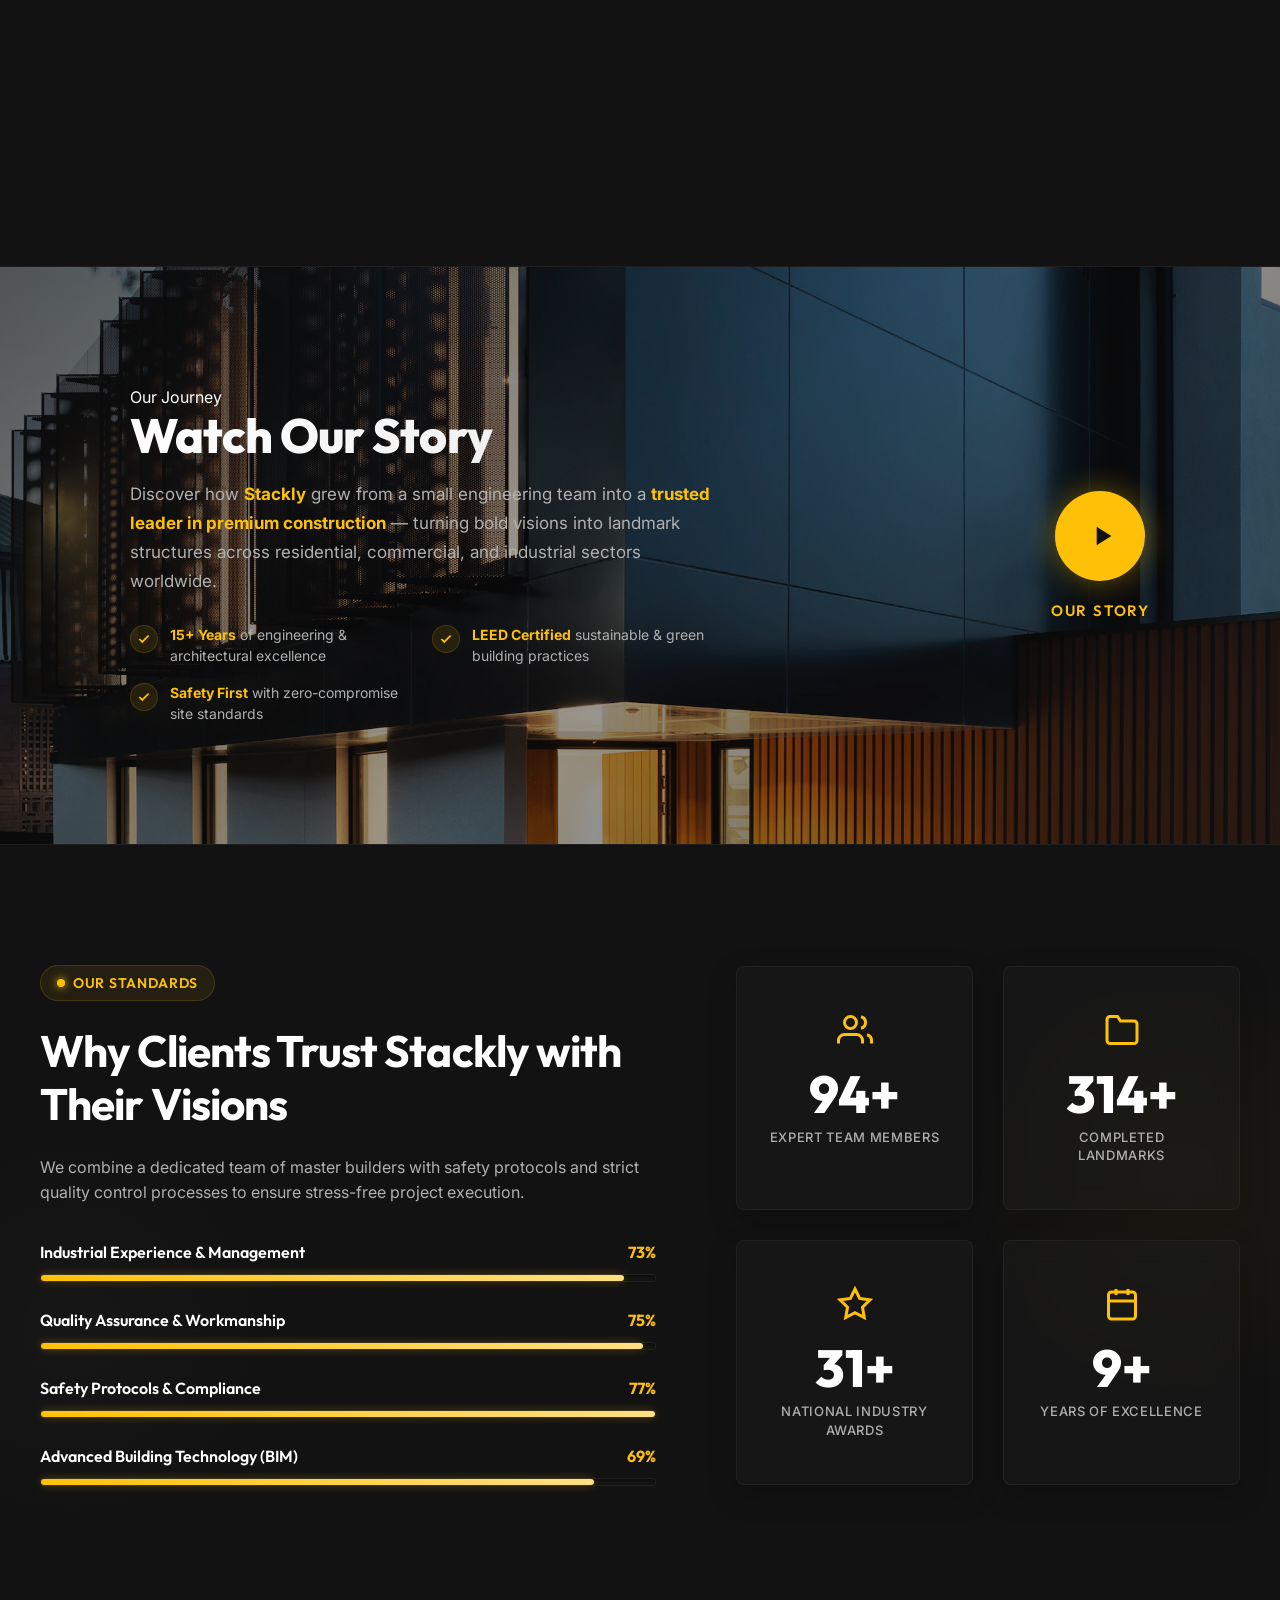
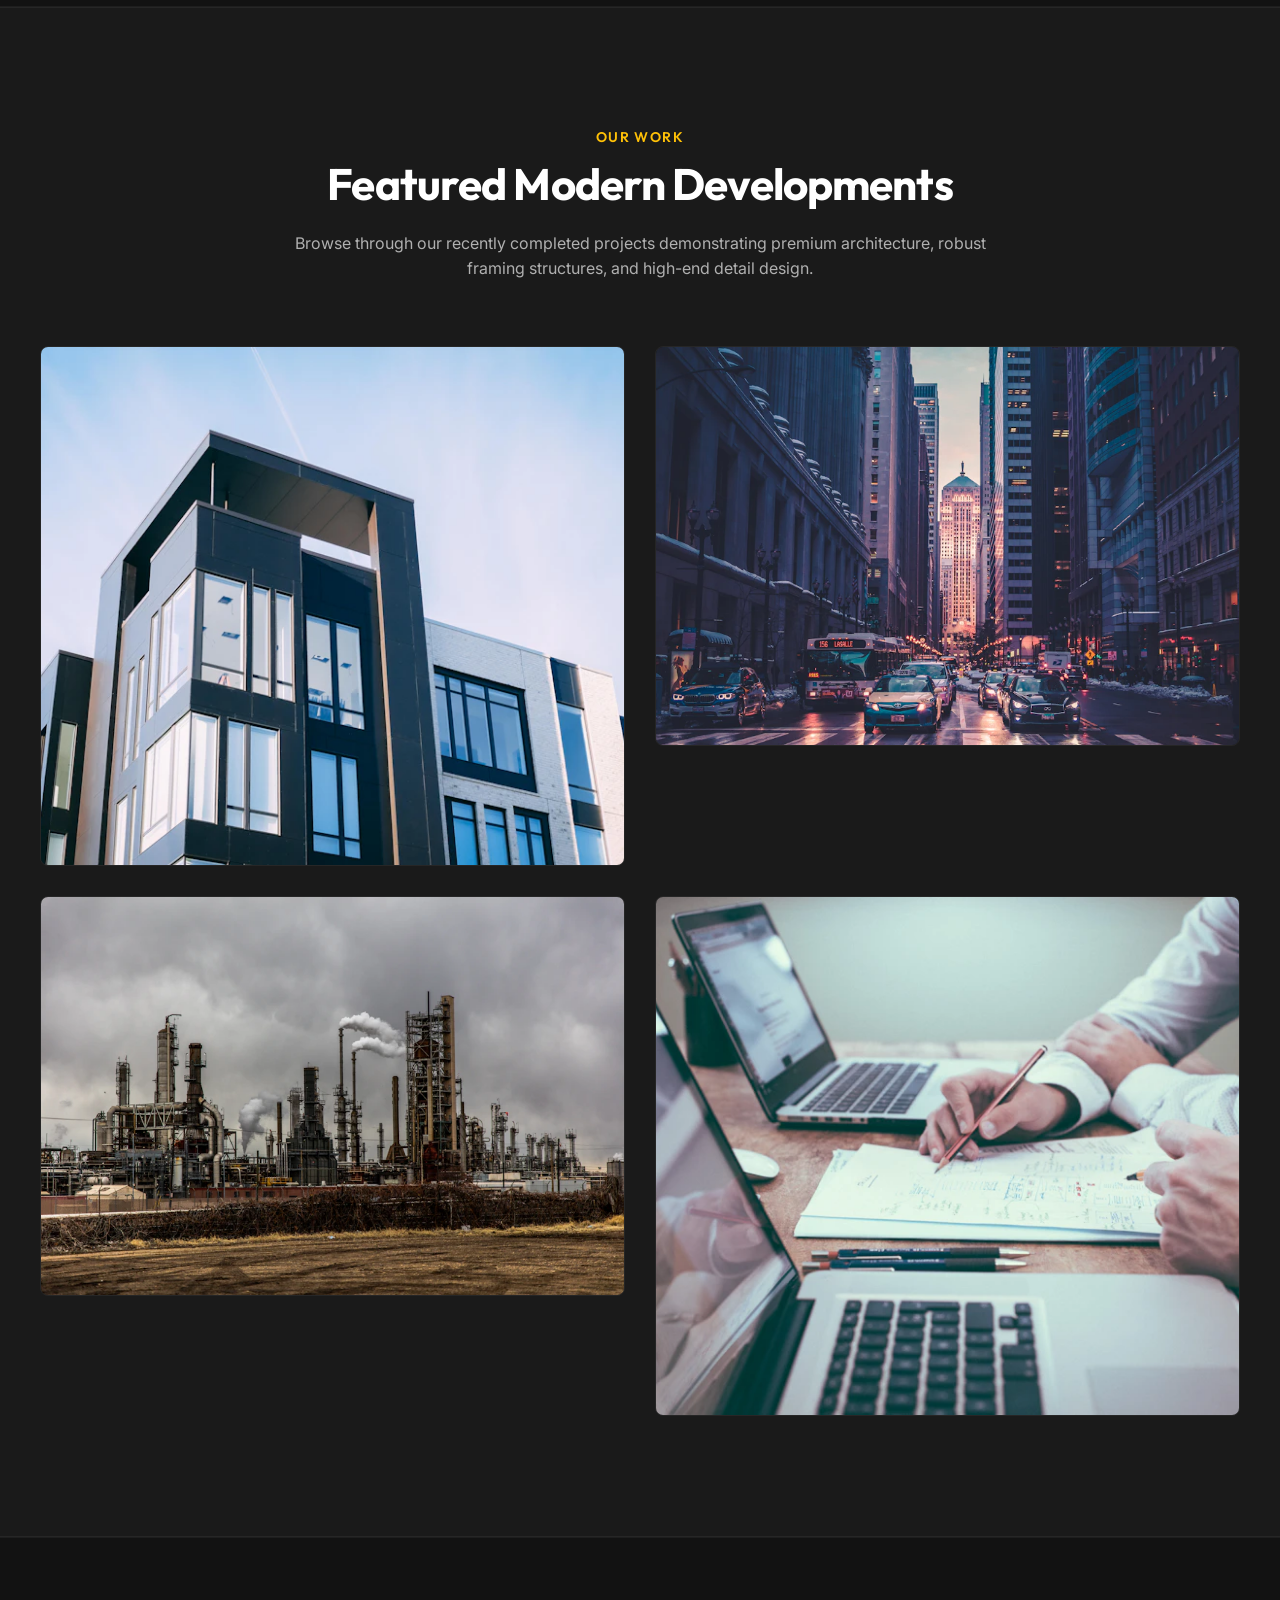
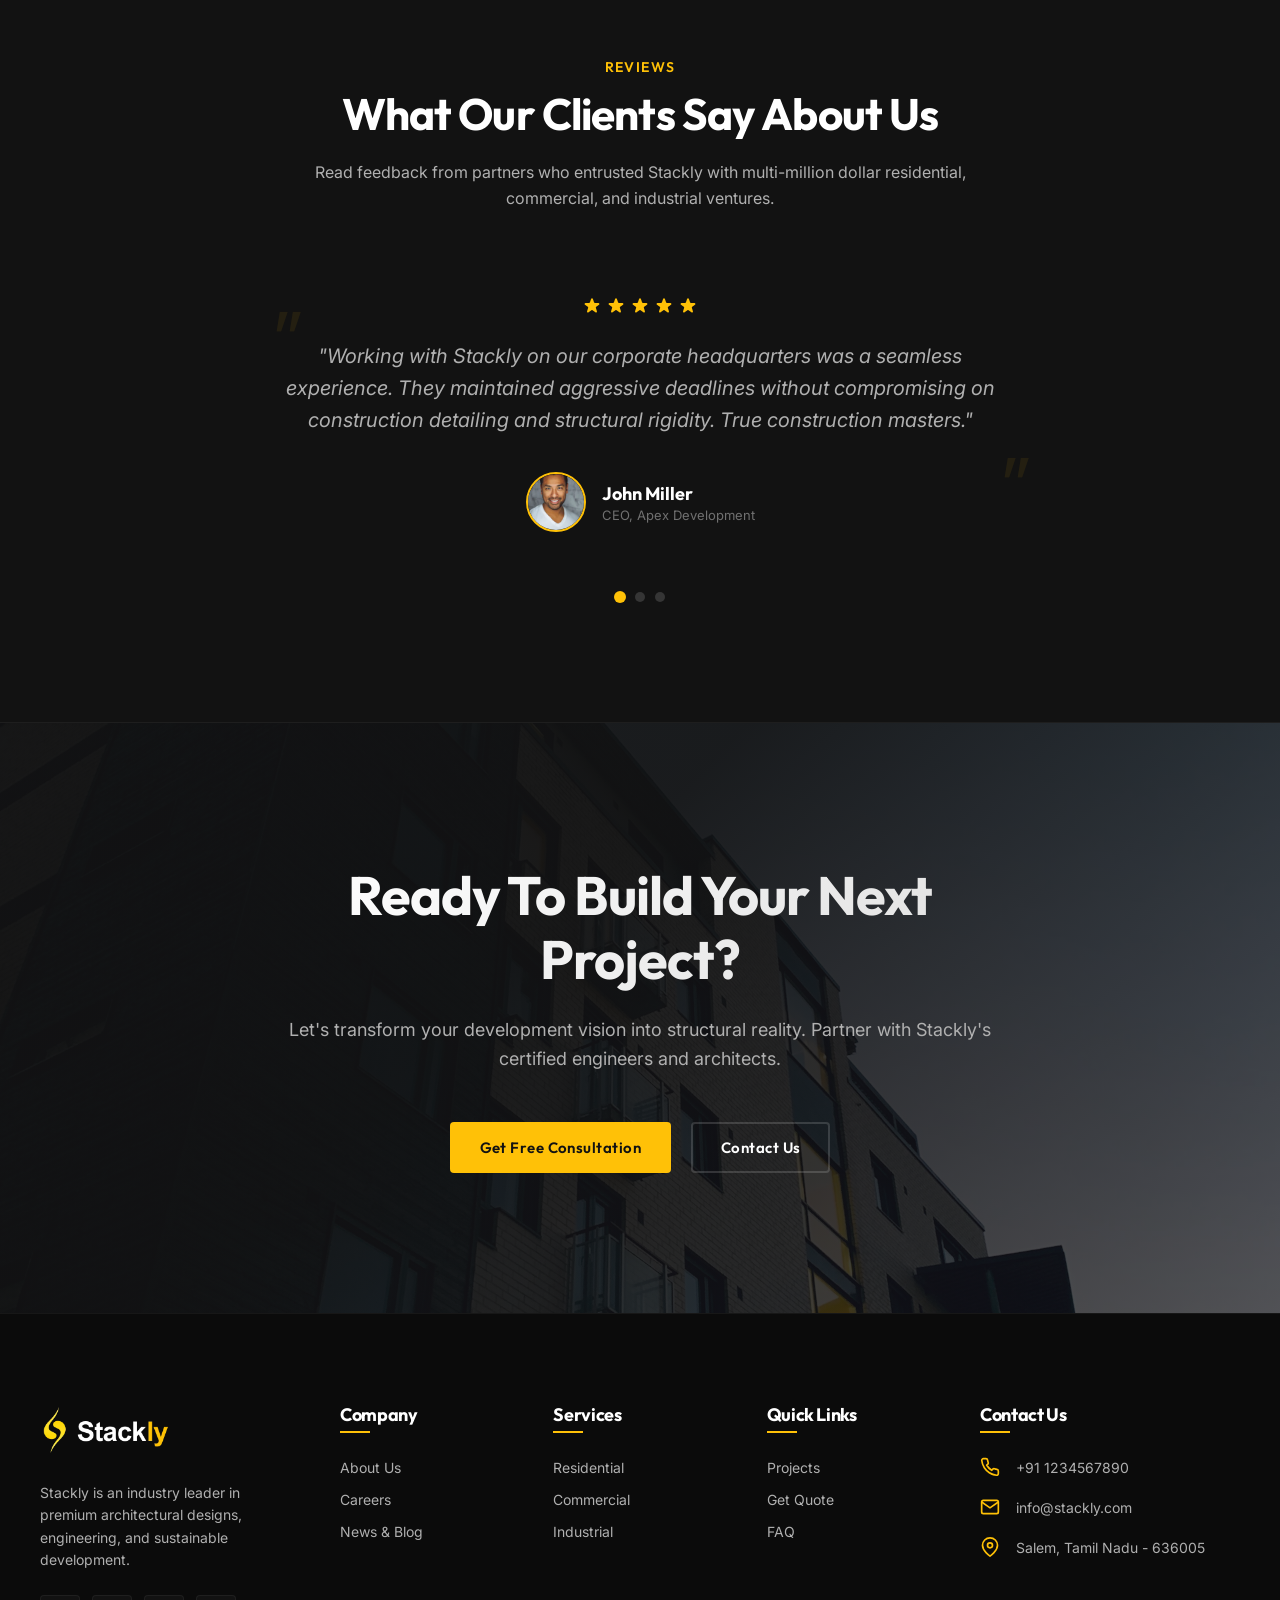
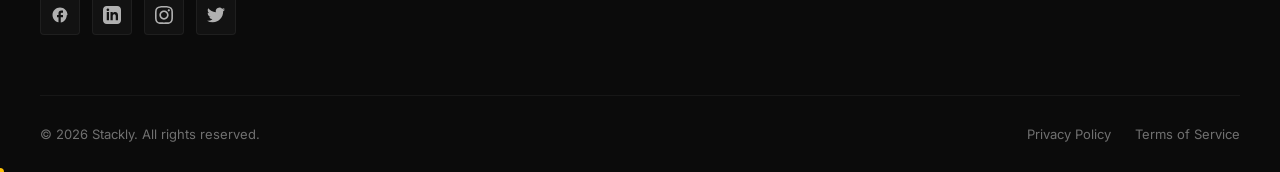
==== commit a7bb69a6: "comit" ====
--- a/index.html
+++ b/index.html
@@ -1,6 +1,5 @@
 <!DOCTYPE html> 
 <html lang="en">
-
 <head>
   <meta charset="UTF-8">
   <meta name="viewport" content="width=device-width, initial-scale=1.0">
--- a/style.css
+++ b/style.css
@@ -272,7 +272,7 @@
   border-radius: 50%;
   animation: rotateRing 1.5s linear infinite;
 }
-
+ 
 /* Glowing background */
 .loader-glow {
   position: absolute;
